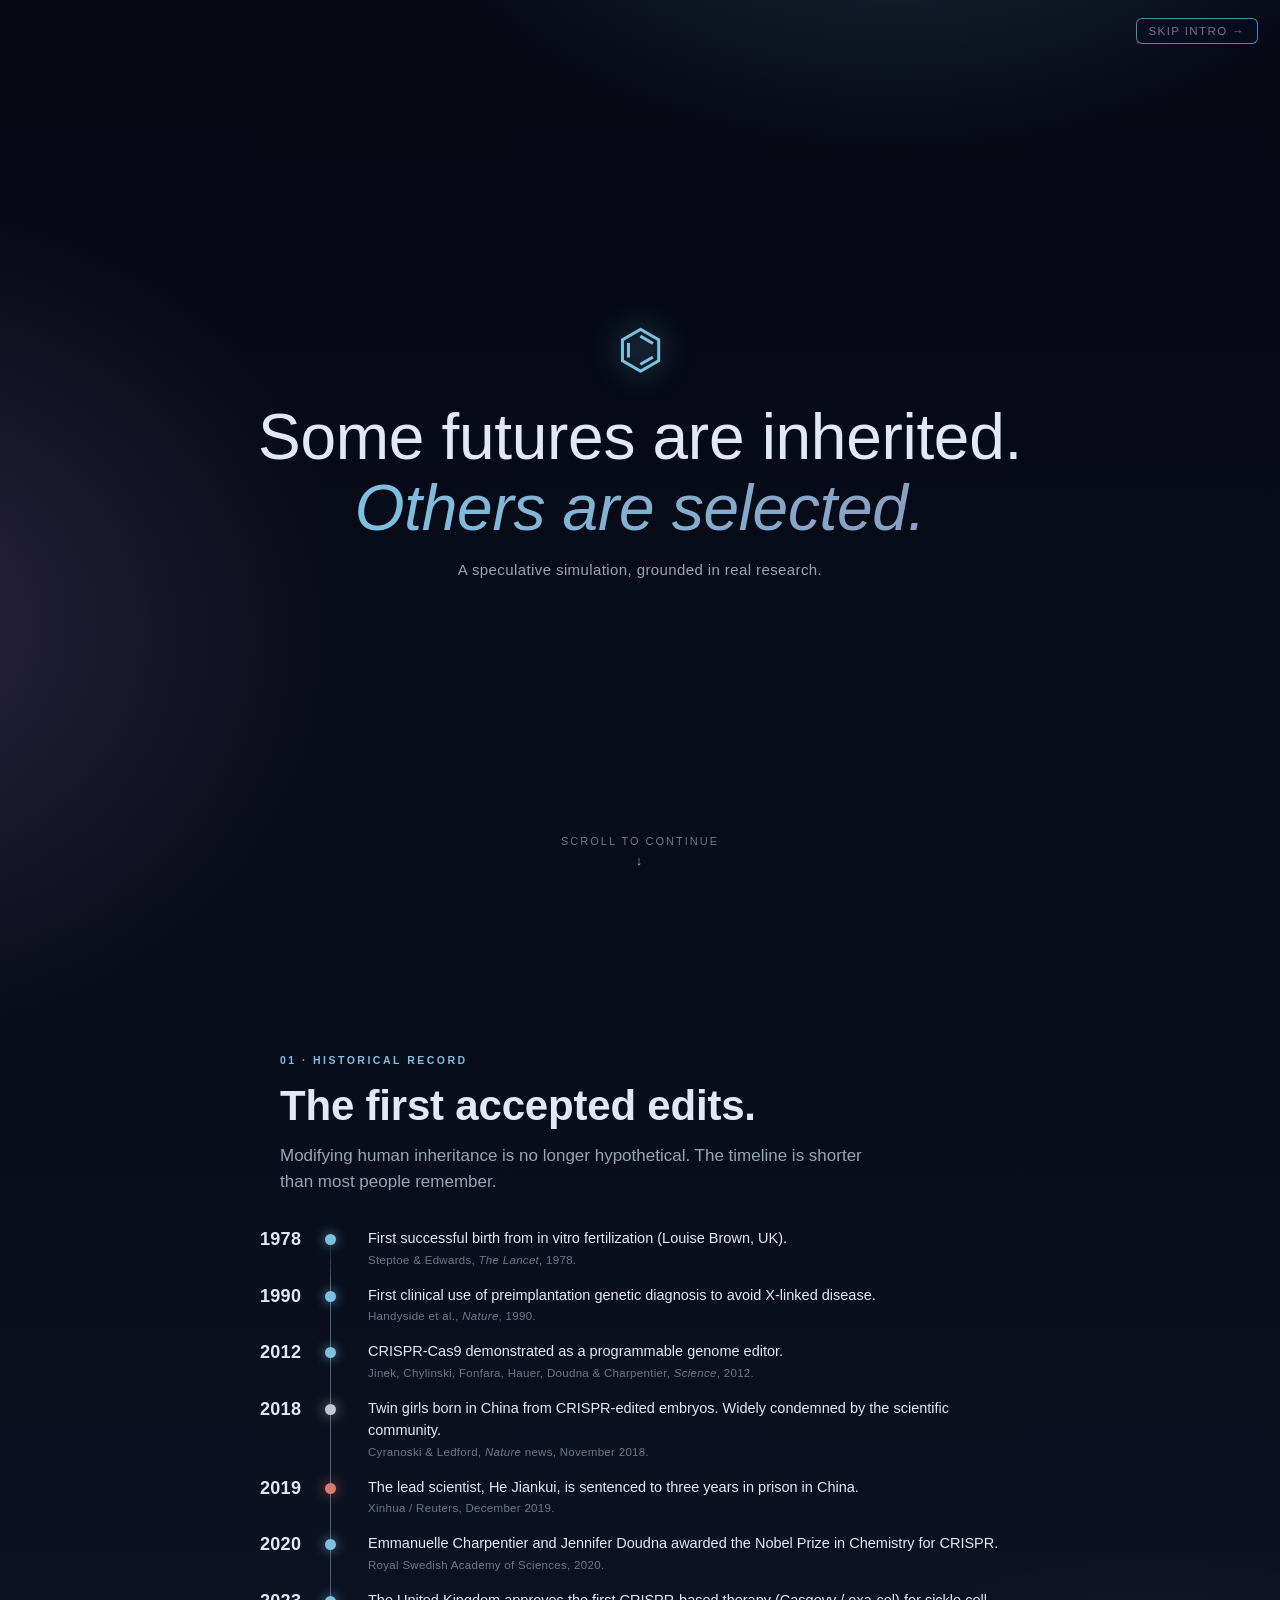
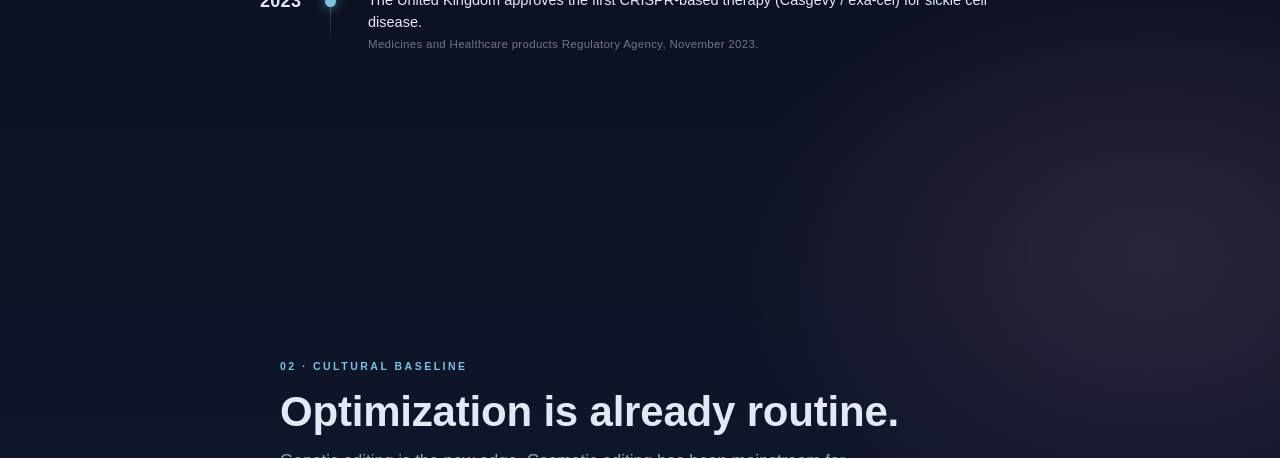
==== index.html @ 6d5fc500 "i18n: re-render Adult/Reflection panels on language change + translate citations + style buttons + p" ====
<!DOCTYPE html>
<html lang="en">
<head>
  <meta charset="UTF-8" />
  <meta name="viewport" content="width=device-width, initial-scale=1.0, maximum-scale=1.0, viewport-fit=cover" />
  <title>BabyBlend Lab — A fictional genetics-inspired simulator</title>
  <link rel="icon" type="image/svg+xml" href="favicon.svg" />
  <link rel="stylesheet" href="style.css" />
</head>
<body class="mode-adult app-adult">
  <!-- Landing overlay (full-viewport, fades out on Enter) -->
  <section class="landing intro" id="landing" aria-labelledby="intro-title">
    <a class="intro-skip" id="intro-skip" href="#intro-enter-btn" data-i18n="intro.skip">Skip intro →</a>

    <!-- Section 1: Hero -->
    <article class="intro-section intro-hero" data-section="1">
      <span class="landing-mark" aria-hidden="true">⌬</span>
      <h1 class="intro-title" id="intro-title" data-i18n-html="intro.hero.title">Some futures are inherited.<br><em>Others are selected.</em></h1>
      <p class="intro-sub" data-i18n="intro.hero.sub">A speculative simulation, grounded in real research.</p>
      <div class="intro-scroll-prompt" aria-hidden="true">
        <span data-i18n="intro.scroll">Scroll to continue</span>
        <span class="intro-scroll-arrow">↓</span>
      </div>
    </article>

    <!-- Section 2: The First Accepted Edits -->
    <article class="intro-section intro-history" data-section="2">
      <header class="intro-head">
        <span class="intro-eyebrow" data-i18n="intro.history.eyebrow">01 · Historical record</span>
        <h2 data-i18n="intro.history.title">The first accepted edits.</h2>
        <p class="intro-lede" data-i18n="intro.history.lede">Modifying human inheritance is no longer hypothetical. The timeline is shorter than most people remember.</p>
      </header>
      <ol class="intro-timeline">
        <li class="intro-event">
          <span class="intro-event-year">1978</span>
          <div class="intro-event-body">
            <p data-i18n="intro.history.1978">First successful birth from in vitro fertilization (Louise Brown, UK).</p>
            <cite data-i18n-html="intro.history.cite.1978">Steptoe &amp; Edwards, <em>The Lancet</em>, 1978.</cite>
          </div>
        </li>
        <li class="intro-event">
          <span class="intro-event-year">1990</span>
          <div class="intro-event-body">
            <p data-i18n="intro.history.1990">First clinical use of preimplantation genetic diagnosis to avoid X-linked disease.</p>
            <cite data-i18n-html="intro.history.cite.1990">Handyside et al., <em>Nature</em>, 1990.</cite>
          </div>
        </li>
        <li class="intro-event">
          <span class="intro-event-year">2012</span>
          <div class="intro-event-body">
            <p data-i18n="intro.history.2012">CRISPR-Cas9 demonstrated as a programmable genome editor.</p>
            <cite data-i18n-html="intro.history.cite.2012">Jinek, Chylinski, Fonfara, Hauer, Doudna &amp; Charpentier, <em>Science</em>, 2012.</cite>
          </div>
        </li>
        <li class="intro-event">
          <span class="intro-event-year">2018</span>
          <div class="intro-event-body">
            <p data-i18n="intro.history.2018">Twin girls born in China from CRISPR-edited embryos. Widely condemned by the scientific community.</p>
            <cite data-i18n-html="intro.history.cite.2018">Cyranoski &amp; Ledford, <em>Nature</em> news, November 2018.</cite>
          </div>
        </li>
        <li class="intro-event">
          <span class="intro-event-year">2019</span>
          <div class="intro-event-body">
            <p data-i18n="intro.history.2019">The lead scientist, He Jiankui, is sentenced to three years in prison in China.</p>
            <cite data-i18n="intro.history.cite.2019">Xinhua / Reuters, December 2019.</cite>
          </div>
        </li>
        <li class="intro-event">
          <span class="intro-event-year">2020</span>
          <div class="intro-event-body">
            <p data-i18n="intro.history.2020">Emmanuelle Charpentier and Jennifer Doudna awarded the Nobel Prize in Chemistry for CRISPR.</p>
            <cite data-i18n="intro.history.cite.2020">Royal Swedish Academy of Sciences, 2020.</cite>
          </div>
        </li>
        <li class="intro-event">
          <span class="intro-event-year">2023</span>
          <div class="intro-event-body">
            <p data-i18n="intro.history.2023">The United Kingdom approves the first CRISPR-based therapy (Casgevy / exa-cel) for sickle cell disease.</p>
            <cite data-i18n="intro.history.cite.2023">Medicines and Healthcare products Regulatory Agency, November 2023.</cite>
          </div>
        </li>
      </ol>
    </article>

    <!-- Section 3: Optimization Culture -->
    <article class="intro-section intro-culture" data-section="3">
      <header class="intro-head">
        <span class="intro-eyebrow" data-i18n="intro.culture.eyebrow">02 · Cultural baseline</span>
        <h2 data-i18n="intro.culture.title">Optimization is already routine.</h2>
        <p class="intro-lede" data-i18n="intro.culture.lede">Genetic editing is the new edge. Cosmetic editing has been mainstream for decades. The social logic carries forward.</p>
      </header>
      <div class="intro-stats">
        <div class="intro-stat">
          <span class="intro-stat-value">30M+</span>
          <span class="intro-stat-label" data-i18n="intro.culture.stat1">Cosmetic procedures performed globally each year.</span>
          <details class="intro-stat-source">
            <summary data-i18n="intro.source">Source</summary>
            <p data-i18n-html="intro.culture.cite1">International Society of Aesthetic Plastic Surgery, Global Survey, 2022.</p>
          </details>
        </div>
        <div class="intro-stat">
          <span class="intro-stat-value">"Snapchat dysmorphia"</span>
          <span class="intro-stat-label" data-i18n="intro.culture.stat2">A term coined by dermatologists in 2018 to describe patients seeking surgery to resemble filtered self-portraits.</span>
          <details class="intro-stat-source">
            <summary data-i18n="intro.source">Source</summary>
            <p data-i18n-html="intro.culture.cite2">Rajanala, Maymone &amp; Vashi, <em>JAMA Facial Plastic Surgery</em>, 2018.</p>
          </details>
        </div>
        <div class="intro-stat">
          <span class="intro-stat-value">~2%</span>
          <span class="intro-stat-label" data-i18n="intro.culture.stat3">Estimated population prevalence of body dysmorphic disorder in adults.</span>
          <details class="intro-stat-source">
            <summary data-i18n="intro.source">Source</summary>
            <p data-i18n-html="intro.culture.cite3">Veale et al., systematic review, <em>Body Image</em>, 2016.</p>
          </details>
        </div>
        <div class="intro-stat">
          <span class="intro-stat-value" data-i18n="intro.culture.stat4_value">75+ countries</span>
          <span class="intro-stat-label" data-i18n="intro.culture.stat4">Restrict heritable human genome editing through legislation, treaty, or policy.</span>
          <details class="intro-stat-source">
            <summary data-i18n="intro.source">Source</summary>
            <p data-i18n-html="intro.culture.cite4">Baylis, Darnovsky, Hasson &amp; Krahn, <em>The CRISPR Journal</em>, 2020.</p>
          </details>
        </div>
      </div>
    </article>

    <!-- Section 4: Questions Without Answers -->
    <article class="intro-section intro-questions" data-section="4">
      <header class="intro-head">
        <span class="intro-eyebrow" data-i18n="intro.questions.eyebrow">03 · Unresolved</span>
      </header>
      <div class="intro-questions-list">
        <p data-i18n="intro.questions.q1">Who decides what counts as improvement?</p>
        <p data-i18n="intro.questions.q2">Would unenhanced children face discrimination?</p>
        <p data-i18n="intro.questions.q3">Should personality be editable?</p>
        <p data-i18n="intro.questions.q4">What happens when beauty becomes measurable?</p>
        <p data-i18n="intro.questions.q5">Can diversity survive optimization culture?</p>
      </div>
    </article>

    <!-- Section 5: Enter the Lab -->
    <article class="intro-section intro-enter" data-section="5">
      <header class="intro-head">
        <span class="intro-eyebrow" data-i18n="intro.enter.eyebrow">04 · The simulation</span>
        <h2 data-i18n="intro.enter.title">Enter the lab.</h2>
        <p class="intro-lede" data-i18n="intro.enter.lede">What follows is a fictional consumer-product mock-up. The mechanics are speculative. The pressures are real.</p>
      </header>
      <div class="intro-notices" aria-label="System notices">
        <div class="intro-notice"><span class="intro-notice-tag" data-i18n="intro.notice.system_tag">[ SYSTEM NOTICE ]</span><span data-i18n="intro.notice.system">Behavioral projections remain low-confidence.</span></div>
        <div class="intro-notice"><span class="intro-notice-tag" data-i18n="intro.notice.ethics_tag">[ ETHICS NOTICE ]</span><span data-i18n="intro.notice.ethics">Optimization targets vary across cultures and eras.</span></div>
        <div class="intro-notice"><span class="intro-notice-tag" data-i18n="intro.notice.regulatory_tag">[ REGULATORY NOTICE ]</span><span data-i18n="intro.notice.regulatory">Heritable genome editing remains restricted in many regions.</span></div>
      </div>
      <button type="button" class="intro-enter-btn landing-begin" id="intro-enter-btn" data-i18n="intro.enter.btn">Enter BabyBlend Lab</button>
      <p class="intro-disclaimer" data-i18n="intro.enter.disclaimer">Educational speculative simulation. Not medical advice.</p>
    </article>
  </section>

  <!-- Floating gene bubbles (decorative) -->
  <div class="gene-bubbles" aria-hidden="true">
    <span style="--x:8%;  --d:0s;  --s:14s; --size:18px;"></span>
    <span style="--x:18%; --d:2s;  --s:16s; --size:10px;"></span>
    <span style="--x:28%; --d:5s;  --s:18s; --size:22px;"></span>
    <span style="--x:42%; --d:1s;  --s:13s; --size:8px;"></span>
    <span style="--x:55%; --d:7s;  --s:20s; --size:14px;"></span>
    <span style="--x:65%; --d:3s;  --s:15s; --size:20px;"></span>
    <span style="--x:74%; --d:6s;  --s:17s; --size:11px;"></span>
    <span style="--x:84%; --d:0.5s;--s:19s; --size:16px;"></span>
    <span style="--x:92%; --d:4s;  --s:14s; --size:9px;"></span>
    <span style="--x:35%; --d:8s;  --s:22s; --size:24px;"></span>
  </div>

  <!-- Mode-specific atmospheric layer (warm orbs / cheerful shapes / cold dust motes) -->
  <div class="atmosphere" aria-hidden="true">
    <span style="--x:7%;  --y:88%; --d:0s;   --s:30s;"></span>
    <span style="--x:14%; --y:24%; --d:3s;   --s:36s;"></span>
    <span style="--x:22%; --y:70%; --d:7s;   --s:28s;"></span>
    <span style="--x:31%; --y:12%; --d:2s;   --s:32s;"></span>
    <span style="--x:38%; --y:54%; --d:9s;   --s:40s;"></span>
    <span style="--x:46%; --y:30%; --d:5s;   --s:34s;"></span>
    <span style="--x:53%; --y:80%; --d:0.5s; --s:28s;"></span>
    <span style="--x:61%; --y:18%; --d:6s;   --s:38s;"></span>
    <span style="--x:68%; --y:60%; --d:11s;  --s:32s;"></span>
    <span style="--x:75%; --y:36%; --d:4s;   --s:36s;"></span>
    <span style="--x:82%; --y:74%; --d:8s;   --s:30s;"></span>
    <span style="--x:89%; --y:14%; --d:1s;   --s:42s;"></span>
    <span style="--x:95%; --y:50%; --d:13s;  --s:34s;"></span>
    <span style="--x:42%; --y:90%; --d:10s;  --s:38s;"></span>
    <span style="--x:58%; --y:6%;  --d:12s;  --s:30s;"></span>
  </div>

  <!-- DNA helix decoration -->
  <svg class="dna-decor dna-left" viewBox="0 0 60 400" aria-hidden="true">
    <g stroke="currentColor" stroke-width="2" fill="none" stroke-linecap="round">
      <path d="M10,0 Q50,40 10,80 Q-30,120 10,160 Q50,200 10,240 Q-30,280 10,320 Q50,360 10,400" opacity="0.6"/>
      <path d="M50,0 Q10,40 50,80 Q90,120 50,160 Q10,200 50,240 Q90,280 50,320 Q10,360 50,400" opacity="0.6"/>
      <line x1="14" y1="20" x2="46" y2="20" opacity="0.4"/>
      <line x1="46" y1="60" x2="14" y2="60" opacity="0.4"/>
      <line x1="14" y1="100" x2="46" y2="100" opacity="0.4"/>
      <line x1="46" y1="140" x2="14" y2="140" opacity="0.4"/>
      <line x1="14" y1="180" x2="46" y2="180" opacity="0.4"/>
      <line x1="46" y1="220" x2="14" y2="220" opacity="0.4"/>
      <line x1="14" y1="260" x2="46" y2="260" opacity="0.4"/>
      <line x1="46" y1="300" x2="14" y2="300" opacity="0.4"/>
      <line x1="14" y1="340" x2="46" y2="340" opacity="0.4"/>
      <line x1="46" y1="380" x2="14" y2="380" opacity="0.4"/>
    </g>
  </svg>
  <svg class="dna-decor dna-right" viewBox="0 0 60 400" aria-hidden="true">
    <g stroke="currentColor" stroke-width="2" fill="none" stroke-linecap="round">
      <path d="M10,0 Q50,40 10,80 Q-30,120 10,160 Q50,200 10,240 Q-30,280 10,320 Q50,360 10,400" opacity="0.6"/>
      <path d="M50,0 Q10,40 50,80 Q90,120 50,160 Q10,200 50,240 Q90,280 50,320 Q10,360 50,400" opacity="0.6"/>
      <line x1="14" y1="20" x2="46" y2="20" opacity="0.4"/>
      <line x1="46" y1="60" x2="14" y2="60" opacity="0.4"/>
      <line x1="14" y1="100" x2="46" y2="100" opacity="0.4"/>
      <line x1="46" y1="140" x2="14" y2="140" opacity="0.4"/>
      <line x1="14" y1="180" x2="46" y2="180" opacity="0.4"/>
      <line x1="46" y1="220" x2="14" y2="220" opacity="0.4"/>
      <line x1="14" y1="260" x2="46" y2="260" opacity="0.4"/>
      <line x1="46" y1="300" x2="14" y2="300" opacity="0.4"/>
      <line x1="14" y1="340" x2="46" y2="340" opacity="0.4"/>
      <line x1="46" y1="380" x2="14" y2="380" opacity="0.4"/>
    </g>
  </svg>

  <header class="site-header">
    <div class="lang-selector-wrap">
      <label for="lang-select" id="lang-label" class="lang-label" data-i18n="language.label">Language</label>
      <select class="lang-select" id="lang-select" aria-labelledby="lang-label">
        <option value="en">English</option>
        <option value="zh">中文</option>
        <option value="ja">日本語</option>
        <option value="ko">한국어</option>
        <option value="tr">Türkçe</option>
      </select>
    </div>
    <h1><span class="logo-mark">⌬</span> BabyBlend Lab</h1>
    <p class="tagline" data-i18n="app.tagline">A fictional genetics-inspired simulator</p>
    <p class="disclaimer" data-i18n="app.disclaimer">Educational speculation. Not medical, genetic, or clinical advice.</p>
    <div class="app-mode-toggle" role="tablist" aria-label="App experience">
      <button type="button" class="app-mode-btn"           data-app-mode="reflection" role="tab" aria-selected="false">🪞 <span data-i18n="mode.reflection">Reflection</span></button>
      <button type="button" class="app-mode-btn"           data-app-mode="kids"       role="tab" aria-selected="false">✺ <span data-i18n="mode.kids">Kids</span></button>
      <button type="button" class="app-mode-btn is-active" data-app-mode="adult"      role="tab" aria-selected="true">◐ <span data-i18n="mode.adult">Adult</span></button>
    </div>
  </header>

  <div class="reminder-banner" id="reminder-banner" hidden></div>

  <main>
    <!-- 1. Parent forms -->
    <section class="panel parent-panel" aria-labelledby="parents-heading">
      <h2 id="parents-heading" data-i18n="section.parents">Parent Profiles</h2>
      <p class="parents-defaults-note" data-i18n="section.parents.defaults_note">Defaults shown represent one ancestry baseline. Use Ancestry on a parent card, ↻ to reroll, 🎲 Randomize Parents, or 🌍 Reset to global phenotype range to explore others.</p>
      <div class="parents" id="parents"></div>
    </section>

    <!-- 1b. Environmental influences — wrapped in a <details> disclosure so
         Adult mode (which already loads 4 input layers before any output)
         doesn't force env tweaks before the user sees a baby. Default-open
         in Reflection/Kids (where env framing is part of the narrative),
         default-closed in Adult (where math takes priority). Mode toggle in
         applyAppModeClass() flips the `open` attribute. -->
    <section class="panel env-panel" aria-labelledby="env-heading">
      <details class="env-disclosure" id="env-disclosure" open>
        <summary class="env-disclosure-summary">
          <h2 id="env-heading"><span class="playful-text" data-i18n="section.env.playful">Environmental Influences</span><span class="adult-text" data-i18n="section.env.adult">Environmental Modifiers</span></h2>
          <span class="env-disclosure-hint adult-text" data-i18n="section.env.hint.adult">optional · tweak to refine projection</span>
        </summary>
        <p class="subtle"><span class="playful-text" data-i18n="section.env.intro.playful">Genes aren't destiny. Tweak the nurture side too.</span><span class="adult-text" data-i18n="section.env.intro.adult">Adjust developmental modifiers to inform downstream projections.</span></p>
        <div class="env-grid" id="env-grid"></div>
      </details>
    </section>

    <!-- 1c-pre. Consent-awareness lead-in (Adult mode, gen ≥ 1).
         Round 7 (UX): the awareness one-liner used to live inside the
         collapsed #trait-conflicts block at the bottom of the baby panel,
         so the behavioral projection (personality stats, archetype) and
         the Enhancement Allocation header both arrived before the ethical
         framing. Surfacing it here lets the line precede the projection
         AND the Consent Implications reveal. -->
    <div class="consent-awareness-leadin adult-only" id="consent-awareness-leadin" hidden aria-live="polite" aria-label="Consent awareness notice"></div>

    <!-- 1c. Enhancement Allocation (Adult mode only) -->
    <section class="panel budget-panel adult-only" id="budget-panel" aria-labelledby="budget-heading">
      <div class="dna-helix" aria-hidden="true">
        <div class="dna-helix-rotator">
          <span class="dna-rung" style="--i:0"></span>
          <span class="dna-rung" style="--i:1"></span>
          <span class="dna-rung" style="--i:2"></span>
          <span class="dna-rung" style="--i:3"></span>
          <span class="dna-rung" style="--i:4"></span>
          <span class="dna-rung" style="--i:5"></span>
          <span class="dna-rung" style="--i:6"></span>
          <span class="dna-rung" style="--i:7"></span>
          <span class="dna-rung" style="--i:8"></span>
          <span class="dna-rung" style="--i:9"></span>
          <span class="dna-rung" style="--i:10"></span>
          <span class="dna-rung" style="--i:11"></span>
          <span class="dna-rung" style="--i:12"></span>
          <span class="dna-rung" style="--i:13"></span>
          <span class="dna-rung" style="--i:14"></span>
          <span class="dna-rung" style="--i:15"></span>
          <span class="dna-rung" style="--i:16"></span>
          <span class="dna-rung" style="--i:17"></span>
          <span class="dna-rung" style="--i:18"></span>
          <span class="dna-rung" style="--i:19"></span>
        </div>
      </div>
      <h2 id="budget-heading"><span data-i18n="section.budget.heading">Enhancement Allocation</span> <span class="beta-tag" data-i18n="badge.beta">Beta</span> <span class="consent-badge" id="consent-badge" hidden aria-live="polite" data-i18n="badge.consent_heritable">Consent affected: heritable</span></h2>
      <p class="subtle" data-i18n="section.budget.intro">Distribute credits across optimization categories. Allocations bias projected outcomes; tradeoffs are listed per package.</p>
      <p class="compliance-footnote" data-i18n="budget.compliance">Compliance reference: Oviedo Convention Art. 13 (heritable-germline restriction); medical-ethics principle of non-maleficence.</p>
      <div class="budget-bar" aria-label="Budget usage">
        <span class="budget-fill" id="budget-fill"></span>
        <span class="budget-text" id="budget-text">0 / 200 credits</span>
      </div>
      <!-- Inline ethics flags — visible at any allocation > 0, BEFORE the
           full Consent Implications panel unlocks at 50 credits. Two
           static text spans, no interactive widget; auto-hides at 0. -->
      <p class="budget-ethics-flags" id="budget-ethics-flags" hidden aria-live="polite">
        <span class="ethics-flag" data-i18n-html="budget.ethics.reversibility">Reversibility: <strong>No</strong></span>
        <span class="ethics-flag-sep">·</span>
        <span class="ethics-flag" data-i18n-html="budget.ethics.subject_absent">Subject absent: <strong>Yes</strong></span>
      </p>
      <!-- R5: compact env summary (3 tokens) shown only when env-disclosure
           is closed in Adult mode, so the hidden dependency surfaces near the
           projection it influences. Populated by renderEnvSummaryTokens(). -->
      <p class="env-summary-tokens" id="env-summary-tokens" hidden aria-live="polite"></p>
      <div class="budget-projections" id="budget-projections" aria-live="polite">
        <div class="projection-row">
          <span class="projection-label" data-i18n="budget.proj.cohort">Projected Cohort Placement</span>
          <span class="projection-value" id="cohort-placement" data-i18n="budget.proj.cohort.baseline">Untouched · baseline cohort</span>
        </div>
        <div class="projection-row">
          <span class="projection-label" data-i18n="budget.proj.cost">Estimated Cost</span>
          <span class="projection-value" id="cost-est" data-i18n="budget.proj.cost.baseline">— (baseline cohort)</span>
        </div>
        <div class="projection-row">
          <span class="projection-label" data-i18n="budget.proj.access">Projected Access Tier</span>
          <span class="projection-value" id="access-tier" data-i18n="budget.proj.access.baseline">Universal · baseline</span>
        </div>
        <!-- R5: 1-liner above the burden bar making explicit that the index
             measures propagation of an already-equal loss of choice, not
             whether the allocation is "less wrong". -->
        <p class="burden-disclaimer" id="burden-disclaimer" data-i18n="budget.burden.disclaimer">All allocations remove the future subject's choice equally; the weight measures how widely the loss propagates, not whether it occurs.</p>
        <div class="projection-row burden-row" id="inheritance-burden-row">
          <span class="projection-label" data-i18n="budget.proj.burden">Inheritance Burden Index</span>
          <div class="projection-bar"><span class="projection-bar-fill" id="pressure-fill"></span></div>
          <span class="projection-value pressure-note" id="pressure-note" data-i18n="budget.proj.burden.minimal">Minimal</span>
        </div>
      </div>
      <div class="budget-grid" id="budget-grid"></div>
      <div class="regulatory-notes" id="regulatory-notes" hidden></div>
      <div class="regional-access" id="regional-access" hidden></div>
      <div class="decision-log" id="decision-log" hidden></div>
    </section>

    <!-- 1c-ii. Consent Implications (Adult mode only) — sits next to the
         Enhancement Allocation panel and frames child-autonomy as a
         consent dimension, not a parental-optimization variable. -->
    <section class="panel consent-panel adult-only" id="consent-panel" aria-labelledby="consent-heading">
      <h2 id="consent-heading"><span data-i18n="consent.heading">Consent Implications</span> <span class="beta-tag" data-i18n="badge.adjacent">Adjacent</span></h2>
      <p class="subtle" data-i18n="consent.subtle">The subject of every allocation above cannot consent to it. The notes below state, in institutional terms, what that means.</p>
      <div class="consent-explainer" id="consent-explainer"></div>
    </section>

    <div class="primary-action">
      <button id="randomize-parents-btn" class="btn">
        <span class="playful-text"    data-i18n="btn.randomize_parents.playful">🎲 Randomize Parents</span>
        <span class="reflection-text" data-i18n="btn.randomize_parents.reflection">Imagine new parents</span>
        <span class="adult-text"      data-i18n="btn.randomize_parents.adult">Randomize Inputs</span>
      </button>
      <!-- Opt-in escape from the Northern-European phenotype baseline encoded
           in PARENT_FIELDS' defA/defB. Re-rolls appearance fields (skin /
           hair / eye / hair type) across plausible ranges drawn from
           ANCESTRY_PRESETS without touching the Ancestry SELECT itself.
           Sociology Reviewer round 1+2 deferral resolved here (option i). -->
      <button id="diversify-defaults-btn" class="btn"
              aria-label="Reset parent appearance defaults to a globally diverse phenotype range"
              title="Reset appearance defaults to a globally diverse phenotype range instead of the Northern European baseline">
        <span class="playful-text"    data-i18n="btn.diversify_defaults.playful">🌍 Reset to global phenotype range</span>
        <span class="reflection-text" data-i18n="btn.diversify_defaults.reflection">Step outside the default range</span>
        <span class="adult-text"      data-i18n="btn.diversify_defaults.adult">Reset to global phenotype range</span>
      </button>
      <button id="natural-variation-btn" class="btn">
        <span class="playful-text"    data-i18n="btn.preserve.playful">🌱 Preserve Natural Variation</span>
        <span class="reflection-text" data-i18n="btn.preserve.reflection">Honor natural variation</span>
        <span class="adult-text"      data-i18n="btn.preserve.adult">Reset to Natural Variation</span>
      </button>
      <button id="generate-btn" class="btn btn-primary">
        <span class="playful-text"    data-i18n="btn.generate.playful">Generate Baby Possibilities</span>
        <span class="reflection-text" data-i18n="btn.generate.reflection">Imagine a possible life</span>
        <span class="adult-text"      data-i18n="btn.generate.adult">Generate Projection</span>
      </button>
    </div>

    <!-- 2 + 3. Sliders + Baby Preview -->
    <section class="results" id="results" hidden>
      <div class="panel sliders-panel" aria-labelledby="sliders-heading">
        <h2 id="sliders-heading">
          <span class="playful-text" data-i18n="section.sliders.playful">Baby Trait Sliders</span>
          <span class="adult-text"><span data-i18n="section.sliders.adult">Projected Outcomes</span> <span class="beta-tag">Beta</span></span>
        </h2>
        <p class="subtle">
          <span class="playful-text" data-i18n="section.sliders.intro.playful">Ranges are inspired by both parents. Slide to explore possibilities. Personality sliders use the Big Five (OCEAN) model — inspired by, not predictive of, real psychology.</span>
          <span class="adult-text" data-i18n="section.sliders.intro.adult">Ranges derived from midparent inheritance and allocation bias. Behavioral projections have lower confidence than phenotypic.</span>
        </p>
        <div id="sliders" class="sliders"></div>

        <div class="surprise-wrap">
          <div class="surprise">
            <span class="surprise-label"><span class="playful-text" data-i18n="surprise.playful">Genetic surprise factor</span><span class="adult-text" data-i18n="surprise.adult">Outcome variance index</span></span>
            <span class="surprise-bar"><span class="surprise-bar-fill" id="surprise-fill"></span></span>
            <span class="surprise-pct" id="surprise-pct">0%</span>
          </div>
          <p class="surprise-note" id="surprise-note" data-i18n="surprise.note">How likely the baby strays from a simple average of the parents.</p>
        </div>

        <div class="actions">
          <button id="randomize-btn" class="btn">
            <span class="playful-text"    data-i18n="btn.randomize.playful">🎲 Randomize Within Parent Range</span>
            <span class="reflection-text" data-i18n="btn.randomize.reflection">Try a different version</span>
            <span class="adult-text"      data-i18n="btn.randomize.adult">Re-sample Within Range</span>
          </button>
          <button id="reset-btn" class="btn">
            <span class="playful-text"    data-i18n="btn.reset.playful">↺ Reset to Parent Average</span>
            <span class="reflection-text" data-i18n="btn.reset.reflection">Return to the middle</span>
            <span class="adult-text"      data-i18n="btn.reset.adult">Reset to Midparent</span>
          </button>
          <button id="copy-btn" class="btn">
            <span class="playful-text"    data-i18n="btn.copy.playful">⧉ Copy Baby Profile</span>
            <span class="reflection-text" data-i18n="btn.copy.reflection">Copy this profile</span>
            <span class="adult-text"      data-i18n="btn.copy.adult">Export Projection</span>
          </button>
          <button id="save-btn" class="btn">
            <span class="playful-text"    data-i18n="btn.save.playful">💾 Save Timeline</span>
            <span class="reflection-text" data-i18n="btn.save.reflection">Hold this life</span>
            <span class="adult-text"      data-i18n="btn.save.adult">Save Projection</span>
          </button>
          <button id="futures-btn" class="btn">
            <span class="playful-text"    data-i18n="btn.futures.playful">🪐 Show Possible Adult Futures</span>
            <span class="reflection-text" data-i18n="btn.futures.reflection">Glimpse the later years</span>
            <span class="adult-text"      data-i18n="btn.futures.adult">Generate Trajectory Set</span>
          </button>
          <button id="alternates-btn" class="btn">
            <span class="playful-text"    data-i18n="btn.alternates.playful">🌌 Generate Alternate Timelines</span>
            <span class="reflection-text" data-i18n="btn.alternates.reflection">Imagine other lives from the same beginnings</span>
            <span class="adult-text"      data-i18n="btn.alternates.adult">Generate Alternate Projections</span>
          </button>
        </div>
        <div class="copy-status" id="copy-status" role="status" aria-live="polite"></div>
        <div class="saved-timelines" id="saved-timelines" hidden></div>
      </div>

      <aside class="panel baby-panel" aria-labelledby="baby-heading">
        <h2 id="baby-heading">
          <span class="playful-text"    data-i18n="section.baby.playful">Baby Preview</span>
          <span class="reflection-text" data-i18n="section.baby.reflection">A profile, imagined</span>
          <span class="adult-text"><span data-i18n="section.baby.adult">Behavioral Projection</span> <span class="beta-tag">Beta</span></span>
        </h2>

        <aside class="profile-epigraph" id="profile-epigraph" hidden></aside>
        <aside class="case-file" id="case-file" hidden></aside>

        <div class="codename" id="codename" data-i18n="codename.placeholder">Tiny Prototype A-01</div>
        <div class="vibe-title" id="vibe-title"></div>

        <div class="kids-stars-row" id="kids-stars" aria-hidden="true">
          <dl>
            <dt data-i18n="kids.stars.creativity">Creativity</dt> <dd id="kids-creativity-stars">☆☆☆☆☆</dd>
            <dt data-i18n="kids.stars.teamwork">Teamwork</dt>     <dd id="kids-teamwork-stars">☆☆☆☆☆</dd>
          </dl>
        </div>

        <div class="avatar-stage">
          <div class="avatar-glow"></div>
          <div id="avatar-host" class="avatar-host" role="img" aria-label="Generated baby avatar"></div>
        </div>

        <section class="life-stage-section" id="life-stage-section" hidden>
          <h3 class="life-stage-heading" id="life-stage-heading" data-i18n="life_stage.heading">Across the years</h3>
          <div class="life-stage-strip" id="life-stage-strip" aria-hidden="true"></div>
        </section>

        <section class="aging-scrubber" id="aging-scrubber" hidden>
          <div class="scrubber-head">
            <span class="scrubber-label" id="scrubber-label" data-i18n="scrubber.label">See them at</span>
            <span class="scrubber-value" id="scrubber-value">17 years old</span>
          </div>
          <input type="range" id="age-slider" min="0" max="80" step="1" value="17" aria-label="Age" />
          <p class="scrubber-ticker" id="scrubber-ticker"></p>
        </section>

        <div class="style-toggle" role="tablist" aria-label="Avatar style">
          <button type="button" class="style-btn is-active" data-style="lorelei"  role="tab" aria-selected="true"  data-i18n="style.lorelei">Lorelei</button>
          <button type="button" class="style-btn"           data-style="bigSmile" role="tab" aria-selected="false" data-i18n="style.bigSmile">Big Smile</button>
        </div>

        <div class="gender-toggle" role="tablist" aria-label="Baby gender">
          <button type="button" class="gender-btn"           data-gender="female"   role="tab" aria-selected="false">♀ Female</button>
          <button type="button" class="gender-btn is-active" data-gender="surprise" role="tab" aria-selected="true">? Surprise</button>
          <button type="button" class="gender-btn"           data-gender="male"     role="tab" aria-selected="false">♂ Male</button>
        </div>

        <div class="gender-expression" id="gender-expression-row">
          <label for="gender-expression">
            Gender expression
            <span class="field-subtitle">how strongly the styling reads masculine / feminine</span>
          </label>
          <div class="field-range">
            <input type="range" id="gender-expression" min="0" max="100" step="1" value="70" aria-label="Gender expression intensity" />
            <span class="val" id="gender-expression-val">70%</span>
          </div>
        </div>

        <button type="button" class="chaos-pill" id="chaos-btn" aria-pressed="false">💥 Chaos Mode</button>

        <div class="archetype-tag" id="archetype" data-i18n="archetype.placeholder">Tiny Prototype</div>
        <span class="chaos-badge" id="chaos-badge" hidden>💥 Chaos</span>

        <div class="hobby-constellation kids-only" id="hobby-constellation" aria-hidden="true"></div>

        <dl class="baby-stats" id="baby-stats"></dl>

        <div class="trait-constellation" id="trait-constellation" aria-hidden="true"></div>

        <div class="social-response adult-only" id="social-response" hidden></div>

        <section class="behavioral-traces" id="behavioral-traces" hidden></section>

        <section class="memory-cards reflection-only" id="memory-cards" hidden></section>

        <div class="trait-conflicts" id="trait-conflicts" hidden></div>

        <button type="button" class="details-toggle" id="details-toggle" aria-expanded="false" data-i18n="details.show_more">Show more</button>

        <div class="future-block" id="future-block" hidden>
          <h3 id="future-block-heading">
            <span class="playful-text"    data-i18n="section.future.playful">Future paths</span>
            <span class="reflection-text" data-i18n="section.future.reflection">Future glimpses</span>
            <span class="adult-text"      data-i18n="section.future.adult">Behavioral Trace Notes</span>
          </h3>
          <div class="future-tree" id="future-tree" aria-hidden="true"></div>
          <ul class="future-paths" id="future-paths" hidden></ul>
          <div class="random-events playful-only" id="random-events"></div>
          <h3 class="future-news-heading playful-only" data-i18n="news.heading">In the local news, decades later…</h3>
          <ul class="future-headlines playful-only" id="future-headlines"></ul>
        </div>

        <div class="reflection-prompt" id="reflection-prompt" hidden></div>

        <section class="pause-panel" id="pause-panel" aria-labelledby="pause-heading" hidden>
          <h3 id="pause-heading" data-i18n="pause.heading">A pause to consider</h3>
          <ul class="pause-observations" id="pause-observations"></ul>

          <h4 class="pause-cant-see-heading" data-i18n="pause.cant_see">Things this simulator cannot see</h4>
          <ul class="pause-cant-see" id="pause-cant-see"></ul>

          <div class="pause-question" id="pause-question"></div>
        </section>
      </aside>
    </section>

    <section class="lineage-panel panel" id="lineage-panel" hidden aria-labelledby="lineage-heading">
      <h2 id="lineage-heading">
        <span class="playful-text"    data-i18n="section.lineage.playful">Family lineage</span>
        <span class="reflection-text" data-i18n="section.lineage.reflection">Across the generations</span>
        <span class="adult-text"      data-i18n="section.lineage.adult">Generational Cascade</span>
      </h2>
      <p class="subtle">
        <span class="playful-text"    data-i18n="section.lineage.intro.playful">Three generations. The choices made here ripple forward.</span>
        <span class="reflection-text" data-i18n="section.lineage.intro.reflection">Three lives, briefly: the people who came before, the person imagined here, the people who might come after.</span>
        <span class="adult-text"      data-i18n="section.lineage.intro.adult">Three-generation cascade. Trait inheritance shown across vertical axis; downstream projections are speculative.</span>
      </p>
      <div class="lineage-tree" id="lineage-tree" aria-hidden="true"></div>
    </section>

    <!-- Reflection-mode arc: same person, different rooms / decades -->
    <section class="inner-cohort-panel panel reflection-only" id="inner-cohort-panel" hidden></section>
    <section class="lifetime-drift-panel panel reflection-only" id="lifetime-drift-panel" hidden></section>

    <!-- Kids-mode arc: wonder, curious questions, variance-as-gift -->
    <!-- aria-labelledby/aria-describedby set in JS render path (script.js)
         so the heading + disclaimer ids land atomically with the section's
         accessible name/description — see renderKidsLoves/Questions/Differences. -->
    <section class="kids-loves-panel panel kids-only kids-arc-panel" id="kids-loves-panel" hidden data-stage="1"></section>
    <section class="kids-questions-panel panel kids-only kids-arc-panel" id="kids-questions-panel" hidden data-stage="2"></section>
    <section class="kids-differences-panel panel kids-only kids-arc-panel" id="kids-differences-panel" hidden data-stage="3"></section>

    <!-- Divergence banner (Adult mode, intermittent) -->
    <div class="divergence-banner adult-only" id="divergence-banner" hidden></div>

    <!-- Societal Outcomes Brief (Adult mode, hero panel) -->
    <section class="societal-brief-panel panel adult-only" id="societal-brief-panel" hidden></section>

    <!-- Sibling Cohort (Adult mode) — variance distribution as people -->
    <section class="sibling-cohort-panel panel adult-only" id="sibling-cohort-panel" hidden></section>

    <!-- Trait Popularity Through History (Adult mode) -->
    <section class="trait-history-panel panel adult-only" id="trait-history-panel" hidden></section>

    <section class="futures-panel panel" id="futures-panel" hidden>
      <h2>
        <span class="playful-text" data-i18n="futures.title.playful">Possible Adult Futures</span>
        <span class="adult-text" data-i18n="futures.title.adult">Projected Adult Trajectories</span>
      </h2>
      <p class="subtle">
        <span class="playful-text" data-i18n="futures.subtle.playful">Different lives this child might end up living. Same kid, many roads — life is unpredictable on purpose.</span>
        <span class="adult-text" data-i18n="futures.subtle.adult">Speculative adult-life trajectories under varying environmental conditions. Outcomes are illustrative, not predictive.</span>
      </p>
      <div class="futures-grid" id="futures-grid"></div>
    </section>

    <section class="alternates-panel panel" id="alternates-panel" hidden>
      <h2>
        <span class="playful-text" data-i18n="alts.title.playful">Alternate Timelines</span>
        <span class="adult-text" data-i18n="alts.title.adult">Alternate Projections</span>
      </h2>
      <p class="subtle">
        <span class="playful-text" data-i18n-html="alts.subtle.playful">Different babies the same two parents might have. Click <em>Make this the main baby</em> on any card to load it.</span>
        <span class="adult-text" data-i18n-html="alts.subtle.adult">Sibling-distribution sampling from the same parental inputs. Select <em>Promote to main</em> to load any projection.</span>
      </p>
      <div class="alternates-grid" id="alternates-grid"></div>
    </section>

    <section class="history-panel" id="history-panel">
      <button type="button" class="history-toggle" id="history-toggle" aria-expanded="false" aria-controls="history-content">
        <span>
          <span class="playful-text" data-i18n="history.toggle.playful">📜 History of Human Enhancement</span>
          <span class="adult-text" data-i18n="history.toggle.adult">Regulatory &amp; Historical Context</span>
        </span>
        <span class="history-chevron" aria-hidden="true">▾</span>
      </button>
      <div class="history-content" id="history-content" hidden></div>
    </section>

    <section class="ethics">
      <h3>
        <span class="playful-text" data-i18n="ethics.title.playful">A gentle reminder</span>
        <span class="adult-text" data-i18n="ethics.title.adult">Disclosure</span>
      </h3>
      <p>
        <span class="playful-text" data-i18n="ethics.body.playful">This simulator is fictional. Real traits are shaped by many genes, environment, chance, culture, health, and life experience. Babies are not customizable products.</span>
        <span class="adult-text" data-i18n="ethics.body.adult">Fictional simulation for illustrative purposes. Current ethical regulations vary globally. Behavioral outcomes remain difficult to model reliably.</span>
      </p>
    </section>
  </main>

  <footer class="site-footer">
    <span data-i18n="footer.tagline">BabyBlend Lab · A speculative simulation · No data leaves your device</span>
    <span class="footer-sep" aria-hidden="true">·</span>
    <a class="footer-link" href="about.html" data-i18n="footer.about">About &amp; sources</a>
  </footer>

  <script type="module" src="script.js"></script>
</body>
</html>
---- style.css ----
/* ---------- Reset & base ---------- */
*, *::before, *::after { box-sizing: border-box; }
html, body { margin: 0; padding: 0; }
button { font: inherit; }
input, select { font: inherit; color: inherit; }

:root {
  --bg-0: #07071a;
  --bg-1: #0c0c2a;
  --bg-2: #161640;
  --panel: rgba(20, 22, 55, 0.55);
  --panel-border: rgba(140, 200, 255, 0.18);
  --panel-glow: rgba(120, 220, 255, 0.25);
  --ink: #e7eefc;
  --ink-soft: #a8b3d6;
  --ink-mute: #7e87ad;
  --accent: #7ee0ff;
  --accent-2: #c89bff;
  --accent-3: #ff9bd2;
  --accent-warm: #ffd28a;
  --success: #7fffb5;
  --shadow: 0 6px 30px rgba(0, 0, 0, 0.45);
  --radius: 18px;
}

body {
  font-family: -apple-system, BlinkMacSystemFont, "SF Pro Display", "Inter", "Helvetica Neue", Arial, sans-serif;
  color: var(--ink);
  min-height: 100vh;
  background:
    radial-gradient(1200px 600px at 80% -10%, rgba(126, 224, 255, 0.18), transparent 60%),
    radial-gradient(900px 700px at -10% 30%, rgba(200, 155, 255, 0.18), transparent 60%),
    radial-gradient(700px 500px at 90% 90%, rgba(255, 155, 210, 0.12), transparent 60%),
    linear-gradient(180deg, var(--bg-0), var(--bg-1) 60%, var(--bg-2));
  background-attachment: fixed;
  overflow-x: hidden;
  -webkit-font-smoothing: antialiased;
}

/* ---------- Decorative DNA ---------- */
.dna-decor {
  position: fixed;
  top: 8vh;
  width: 60px;
  height: 80vh;
  color: var(--accent);
  opacity: 0.25;
  pointer-events: none;
  z-index: 0;
  animation: dnaFloat 18s ease-in-out infinite;
}
.dna-left  { left: 0.5vw; }
.dna-right { right: 0.5vw; color: var(--accent-2); animation-delay: -6s; }
@keyframes dnaFloat {
  0%, 100% { transform: translateY(0) rotate(0deg); }
  50%      { transform: translateY(-14px) rotate(2deg); }
}

/* ---------- Floating gene bubbles ---------- */
.gene-bubbles {
  position: fixed; inset: 0;
  pointer-events: none;
  overflow: hidden;
  z-index: 0;
}
.gene-bubbles span {
  position: absolute;
  left: var(--x);
  bottom: -40px;
  width: var(--size);
  height: var(--size);
  background: radial-gradient(circle at 30% 30%, rgba(255,255,255,0.9), rgba(126,224,255,0.4) 50%, rgba(200,155,255,0.0) 75%);
  border-radius: 50%;
  filter: blur(0.4px);
  box-shadow: 0 0 18px rgba(126, 224, 255, 0.35);
  animation: bubbleFloat var(--s) linear infinite;
  animation-delay: var(--d);
  opacity: 0.85;
}
.gene-bubbles span:nth-child(3n)  { background: radial-gradient(circle at 30% 30%, rgba(255,255,255,0.9), rgba(200,155,255,0.5) 50%, rgba(126,224,255,0.0) 75%); }
.gene-bubbles span:nth-child(5n)  { background: radial-gradient(circle at 30% 30%, rgba(255,255,255,0.9), rgba(255,155,210,0.5) 50%, rgba(126,224,255,0.0) 75%); }
@keyframes bubbleFloat {
  0%   { transform: translateY(0) translateX(0) scale(0.9); opacity: 0; }
  10%  { opacity: 0.7; }
  50%  { transform: translateY(-50vh) translateX(20px) scale(1); }
  90%  { opacity: 0.7; }
  100% { transform: translateY(-105vh) translateX(-10px) scale(0.95); opacity: 0; }
}

/* ---------- Mode-specific atmospheric layer ----------
   A second decorative layer on top of gene-bubbles. Each mode styles
   it as its own ambient texture: warm drifting orbs in Reflection,
   cheerful floating shapes in Kids, cold dust motes in Adult. */
.atmosphere {
  position: fixed; inset: 0;
  pointer-events: none;
  overflow: hidden;
  z-index: 0;
}
.atmosphere span {
  position: absolute;
  left: var(--x);
  top: var(--y);
  width: 4px;
  height: 4px;
  border-radius: 50%;
  opacity: 0;
}

/* Reflection: warm slow orbs drifting upward like dust in evening light. */
body.mode-reflection .atmosphere span {
  width: 7px;
  height: 7px;
  background: radial-gradient(circle, rgba(245, 184, 176, 0.65), rgba(245, 184, 176, 0) 70%);
  filter: blur(0.4px);
  animation: warmOrbDrift var(--s) ease-in-out infinite;
  animation-delay: var(--d);
}
body.mode-reflection .atmosphere span:nth-child(3n) {
  background: radial-gradient(circle, rgba(238, 196, 220, 0.55), rgba(238, 196, 220, 0) 70%);
  width: 5px; height: 5px;
}
body.mode-reflection .atmosphere span:nth-child(5n) {
  background: radial-gradient(circle, rgba(255, 210, 160, 0.5), rgba(255, 210, 160, 0) 70%);
  width: 9px; height: 9px;
}
@keyframes warmOrbDrift {
  0%, 100% { opacity: 0; transform: translate3d(0, 0, 0); }
  15%      { opacity: 0.45; }
  50%      { opacity: 0.55; transform: translate3d(8px, -22px, 0); }
  85%      { opacity: 0.45; transform: translate3d(-4px, -38px, 0); }
}

/* Kids: cheerful floating shapes — small squares + circles. */
body.app-kids .atmosphere span {
  width: 8px;
  height: 8px;
  background: var(--accent-3);
  border-radius: 50%;
  opacity: 0.4;
  filter: drop-shadow(0 0 4px var(--accent-3));
  animation: kidsShapeFloat var(--s) ease-in-out infinite;
  animation-delay: var(--d);
}
body.app-kids .atmosphere span:nth-child(2n) {
  background: var(--accent);
  border-radius: 2px;
  transform: rotate(45deg);
  width: 7px; height: 7px;
}
body.app-kids .atmosphere span:nth-child(3n) {
  background: var(--accent-warm);
  width: 6px; height: 6px;
}
@keyframes kidsShapeFloat {
  0%, 100% { opacity: 0; transform: translate3d(0, 0, 0); }
  20%      { opacity: 0.5; }
  50%      { opacity: 0.55; transform: translate3d(-6px, -14px, 0); }
  80%      { opacity: 0.5; transform: translate3d(6px, -22px, 0); }
}

/* Adult: cold dust motes falling slowly — barely there, surveillance-light. */
body.mode-adult .atmosphere span {
  width: 2px;
  height: 2px;
  background: rgba(126, 192, 224, 0.55);
  border-radius: 50%;
  opacity: 0;
  animation: coldDustFall var(--s) linear infinite;
  animation-delay: var(--d);
}
body.mode-adult .atmosphere span:nth-child(3n) {
  width: 1.5px; height: 1.5px;
  background: rgba(160, 172, 196, 0.5);
}
body.mode-adult .atmosphere span:nth-child(5n) {
  width: 2.5px; height: 2.5px;
  background: rgba(126, 192, 224, 0.4);
}
@keyframes coldDustFall {
  0%   { transform: translate3d(0, -20px, 0); opacity: 0; }
  8%   { opacity: 0.22; }
  92%  { opacity: 0.22; }
  100% { transform: translate3d(-12px, 105vh, 0); opacity: 0; }
}

/* On reduced motion, kill the atmosphere entirely. */
@media (prefers-reduced-motion: reduce) {
  .atmosphere span { animation: none !important; opacity: 0 !important; }
}

/* ---------- Layout ---------- */
.site-header,
main,
.site-footer {
  position: relative;
  z-index: 1;
}
.site-header {
  text-align: center;
  padding: 48px 24px 24px;
  position: relative;
}

/* Language selector: small pill in the top-right of the header. */
.lang-selector-wrap {
  position: absolute;
  top: 14px;
  right: 18px;
  display: flex;
  align-items: center;
  gap: 6px;
  z-index: 2;
}
.lang-label {
  font-size: 10px;
  letter-spacing: 1.4px;
  text-transform: uppercase;
  color: var(--ink-mute);
}
.lang-select {
  appearance: none;
  -webkit-appearance: none;
  background: rgba(10, 14, 40, 0.55);
  color: var(--ink);
  border: 1px solid rgba(126, 224, 255, 0.22);
  border-radius: 999px;
  padding: 4px 22px 4px 12px;
  font: inherit;
  font-size: 12px;
  letter-spacing: 0.3px;
  cursor: pointer;
  background-image: linear-gradient(45deg, transparent 50%, var(--accent) 50%),
                    linear-gradient(135deg, var(--accent) 50%, transparent 50%);
  background-position: calc(100% - 11px) 50%, calc(100% - 7px) 50%;
  background-size: 4px 4px;
  background-repeat: no-repeat;
  transition: border-color 0.18s, box-shadow 0.18s;
}
.lang-select:hover { border-color: rgba(126, 224, 255, 0.5); }
.lang-select:focus { outline: none; box-shadow: 0 0 0 3px rgba(126, 224, 255, 0.18); }
@media (max-width: 540px) {
  .lang-selector-wrap { top: 8px; right: 10px; }
  .lang-label { display: none; }
}

.site-header h1 {
  margin: 0;
  font-size: clamp(28px, 4vw, 42px);
  letter-spacing: 0.5px;
  color: var(--ink); /* fallback when background-clip:text isn't supported */
  background: linear-gradient(90deg, var(--accent) 0%, var(--accent-2) 50%, var(--accent-3) 100%);
  -webkit-background-clip: text;
  background-clip: text;
  -webkit-text-fill-color: transparent;
  text-shadow: 0 0 30px rgba(126, 224, 255, 0.15);
}
.site-header .logo-mark {
  display: inline-block;
  margin-right: 6px;
  color: var(--accent);
  text-shadow: 0 0 14px var(--accent);
}
.tagline {
  margin: 6px 0 0;
  color: var(--ink-soft);
  font-size: 15px;
  letter-spacing: 0.4px;
}
.disclaimer {
  margin: 6px 0 0;
  color: var(--ink-mute);
  font-size: 12px;
  font-style: italic;
}

main {
  max-width: 1180px;
  margin: 0 auto;
  padding: 8px 20px 40px;
  display: flex;
  flex-direction: column;
  gap: 22px;
}

/* ---------- Panel ---------- */
.panel {
  background: var(--panel);
  border: 1px solid var(--panel-border);
  border-radius: var(--radius);
  padding: 22px 22px 24px;
  backdrop-filter: blur(18px) saturate(140%);
  -webkit-backdrop-filter: blur(18px) saturate(140%);
  box-shadow:
    inset 0 1px 0 rgba(255, 255, 255, 0.05),
    0 0 0 1px rgba(126, 224, 255, 0.04),
    0 18px 60px rgba(0, 0, 0, 0.45),
    0 0 32px rgba(126, 224, 255, 0.06);
  position: relative;
  overflow: hidden;
}
.panel::before {
  content: "";
  position: absolute;
  inset: -1px;
  border-radius: var(--radius);
  padding: 1px;
  background: linear-gradient(135deg, rgba(126,224,255,0.5), rgba(200,155,255,0.0) 40%, rgba(255,155,210,0.4) 100%);
  -webkit-mask: linear-gradient(#000 0 0) content-box, linear-gradient(#000 0 0);
  -webkit-mask-composite: xor;
          mask-composite: exclude;
  pointer-events: none;
  opacity: 0.45;
}
.panel h2 {
  margin: 0 0 10px;
  font-size: 18px;
  letter-spacing: 0.6px;
  color: var(--ink);
}
.subtle {
  margin: 0 0 16px;
  color: var(--ink-soft);
  font-size: 13px;
}

/* ---------- Parent forms ---------- */
.parents-defaults-note {
  margin: -6px 0 14px;
  font-size: 12px;
  line-height: 1.5;
  color: var(--text-soft, rgba(220, 224, 240, 0.7));
  opacity: 0.85;
}
.parents {
  display: grid;
  grid-template-columns: 1fr 1fr;
  gap: 18px;
}
.parent-card {
  background: rgba(10, 12, 38, 0.5);
  border: 1px solid rgba(126, 224, 255, 0.12);
  border-radius: 14px;
  padding: 16px 16px 14px;
}
.parent-card[data-parent="A"] { box-shadow: inset 0 0 0 1px rgba(126, 224, 255, 0.05), 0 0 24px rgba(126, 224, 255, 0.06); }
.parent-card[data-parent="B"] { box-shadow: inset 0 0 0 1px rgba(200, 155, 255, 0.05), 0 0 24px rgba(200, 155, 255, 0.06); }

.parent-card-head {
  display: flex;
  align-items: center;
  justify-content: space-between;
  gap: 10px;
  margin: 0 0 12px;
}
.parent-card h3 {
  margin: 0;
  font-size: 14px;
  letter-spacing: 1.5px;
  text-transform: uppercase;
  color: var(--ink-soft);
}
.parent-card[data-parent="A"] h3 { color: var(--accent); }
.parent-card[data-parent="B"] h3 { color: var(--accent-2); }

.parent-randomize-btn {
  appearance: none;
  width: 44px;
  height: 44px;
  border-radius: 50%;
  border: 1px solid rgba(126, 224, 255, 0.25);
  background: rgba(10, 12, 38, 0.55);
  color: var(--ink-soft);
  font-size: 14px;
  line-height: 1;
  cursor: pointer;
  display: inline-flex;
  align-items: center;
  justify-content: center;
  transition: color 0.15s, border-color 0.15s, background 0.15s, transform 0.4s;
  flex-shrink: 0;
}
.parent-card[data-parent="A"] .parent-randomize-btn { border-color: rgba(126, 224, 255, 0.30); }
.parent-card[data-parent="B"] .parent-randomize-btn { border-color: rgba(200, 155, 255, 0.30); }
.parent-randomize-btn:hover {
  color: var(--ink);
  background: rgba(126, 224, 255, 0.08);
  border-color: rgba(126, 224, 255, 0.55);
}
.parent-card[data-parent="B"] .parent-randomize-btn:hover {
  background: rgba(200, 155, 255, 0.08);
  border-color: rgba(200, 155, 255, 0.55);
}
.parent-randomize-btn.spinning { transform: rotate(360deg); }

/* Advanced-traits disclosure — collapses OCEAN sliders behind a single
 * toggle per parent card. Motion is tuned to the page's slow-fade
 * vocabulary (introSectionIn, historyOpen): downward settle, opacity
 * lead, eased over ~0.45s so the reveal reads as part of the
 * atmosphere rather than a UI affordance. */
.parent-advanced {
  margin-top: 10px;
  padding-top: 10px;
  border-top: 1px dashed rgba(126, 224, 255, 0.10);
}
.parent-card[data-parent="B"] .parent-advanced {
  border-top-color: rgba(200, 155, 255, 0.10);
}
.parent-advanced-summary {
  cursor: pointer;
  list-style: none;
  font-size: 11px;
  letter-spacing: 1.4px;
  text-transform: uppercase;
  color: var(--ink-mute);
  padding: 2px 2px;
  user-select: none;
  display: inline-flex;
  align-items: center;
  gap: 8px;
  transition: color 0.25s ease, letter-spacing 0.25s ease;
}
.parent-advanced-summary::-webkit-details-marker { display: none; }
.parent-advanced-summary::after {
  content: '';
  width: 6px;
  height: 6px;
  border-right: 1px solid currentColor;
  border-bottom: 1px solid currentColor;
  opacity: 0.55;
  transform: translateY(-2px) rotate(45deg);
  transition: transform 0.35s cubic-bezier(0.22, 0.61, 0.36, 1), opacity 0.35s ease;
}
.parent-advanced[open] > .parent-advanced-summary::after {
  transform: translateY(1px) rotate(225deg);
  opacity: 0.85;
}
.parent-advanced-summary:hover,
.parent-advanced[open] > .parent-advanced-summary { color: var(--ink-soft); }
.parent-advanced-body {
  margin-top: 12px;
  animation: parent-advanced-reveal 0.45s ease both;
}
@keyframes parent-advanced-reveal {
  from { opacity: 0; transform: translateY(6px); }
  to   { opacity: 1; transform: translateY(0); }
}
@media (max-width: 720px) {
  .parent-advanced { margin-top: 8px; padding-top: 8px; }
  .parent-advanced-body { margin-top: 10px; }
}
@media (prefers-reduced-motion: reduce) {
  .parent-advanced-summary,
  .parent-advanced-summary::after { transition: none !important; }
  .parent-advanced-body { animation: none !important; }
}

.field {
  display: flex;
  flex-direction: column;
  gap: 4px;
  margin-bottom: 10px;
}
.field label {
  font-size: 12px;
  color: var(--ink-soft);
  letter-spacing: 0.3px;
}
.field-subtitle {
  display: inline;
  margin-left: 4px;
  font-size: 10.5px;
  font-style: italic;
  color: var(--ink-mute);
  letter-spacing: 0.2px;
}
.field input[type="text"],
.field input[type="number"],
.field select {
  background: rgba(7, 9, 30, 0.7);
  color: var(--ink);
  border: 1px solid rgba(126, 224, 255, 0.15);
  border-radius: 10px;
  padding: 8px 10px;
  outline: none;
  transition: border-color 0.18s, box-shadow 0.18s;
}
.field input:focus,
.field select:focus {
  border-color: rgba(126, 224, 255, 0.6);
  box-shadow: 0 0 0 3px rgba(126, 224, 255, 0.12);
}
.field-range {
  display: flex;
  align-items: center;
  gap: 10px;
}
.field-range input[type="range"] { flex: 1; }
.field-range .val {
  font-variant-numeric: tabular-nums;
  color: var(--accent);
  min-width: 22px;
  text-align: right;
  font-weight: 600;
}

/* ---------- Range sliders ---------- */
input[type="range"] {
  -webkit-appearance: none;
  appearance: none;
  height: 22px;
  background: transparent;
  cursor: pointer;
}
input[type="range"]::-webkit-slider-runnable-track {
  height: 6px;
  border-radius: 999px;
  background: linear-gradient(90deg, rgba(126,224,255,0.35), rgba(200,155,255,0.35), rgba(255,155,210,0.35));
  border: 1px solid rgba(126, 224, 255, 0.18);
}
input[type="range"]::-moz-range-track {
  height: 6px;
  border-radius: 999px;
  background: linear-gradient(90deg, rgba(126,224,255,0.35), rgba(200,155,255,0.35), rgba(255,155,210,0.35));
  border: 1px solid rgba(126, 224, 255, 0.18);
}
/* Thumb: visible 18px disc, but full 44px hit area for touch (WCAG 2.5.5).
   Trick: 44px box with a 13px transparent border clipped via background-clip,
   so only the inner 18px renders. Pointer events still fire on the full box.
   The visible 1px white edge is drawn by an inset box-shadow inside padding
   box; the outer glow uses drop-shadow to avoid extending the touch area
   visually. */
input[type="range"]::-webkit-slider-thumb {
  -webkit-appearance: none;
  width: 44px; height: 44px;
  border: 13px solid transparent;
  background-clip: padding-box;
  border-radius: 50%;
  background-color: transparent;
  background-image: radial-gradient(circle at 30% 30%, #ffffff, #7ee0ff 70%);
  box-shadow: inset 0 0 0 1px rgba(255,255,255,0.4);
  filter: drop-shadow(0 0 6px rgba(126, 224, 255, 0.7));
  margin-top: -19px;
  transition: transform 0.12s;
}
input[type="range"]::-moz-range-thumb {
  box-sizing: border-box;
  width: 44px; height: 44px;
  border: 13px solid transparent;
  background-clip: padding-box;
  border-radius: 50%;
  background-color: transparent;
  background-image: radial-gradient(circle at 30% 30%, #ffffff, #7ee0ff 70%);
  box-shadow: inset 0 0 0 1px rgba(255,255,255,0.4);
  filter: drop-shadow(0 0 6px rgba(126, 224, 255, 0.7));
}
input[type="range"]:active::-webkit-slider-thumb { transform: scale(1.15); }

/* ---------- Buttons ---------- */
.primary-action {
  display: flex;
  justify-content: center;
  flex-wrap: wrap;
  gap: 8px;
  margin-top: 14px;
}
@media (max-width: 768px) {
  .primary-action .btn { padding: 12px 18px; }
}
.btn {
  appearance: none;
  border: 1px solid rgba(126, 224, 255, 0.3);
  background: rgba(10, 14, 40, 0.6);
  color: var(--ink);
  border-radius: 12px;
  padding: 10px 16px;
  letter-spacing: 0.3px;
  cursor: pointer;
  transition: transform 0.12s, box-shadow 0.18s, border-color 0.18s, background 0.18s;
  text-shadow: 0 1px 0 rgba(0,0,0,0.4);
}
.btn:hover {
  border-color: rgba(126, 224, 255, 0.6);
  background: rgba(126, 224, 255, 0.08);
  box-shadow: 0 0 18px rgba(126, 224, 255, 0.15);
}
.btn:active { transform: translateY(1px); }
/* Keyboard focus: a visible ring on every primary control family.
   :focus-visible only fires for keyboard navigation, so mouse users
   don't see it. Same ring colour as the cyan accent so it lives
   inside the existing palette. Covers the four main control families
   plus the intro skip / enter pair (first thing a keyboard user hits),
   the bottom toggles (history accordion, "show more"), the chaos
   toggle, the per-stat <details> sources in the intro, and the
   footer link — i.e. every interactive element not already covered
   by .field :focus or the disclosure block near .parent-advanced-summary. */
.btn:focus-visible,
.app-mode-btn:focus-visible,
.style-btn:focus-visible,
.gender-btn:focus-visible,
.history-toggle:focus-visible,
.details-toggle:focus-visible,
.chaos-pill:focus-visible,
.intro-skip:focus-visible,
.intro-enter-btn:focus-visible,
.intro-stat-source > summary:focus-visible,
.site-footer .footer-link:focus-visible {
  outline: 2px solid var(--accent);
  outline-offset: 2px;
}
.btn-primary {
  background: linear-gradient(135deg, rgba(126,224,255,0.85), rgba(200,155,255,0.85));
  color: #0a0a25;
  font-weight: 700;
  padding: 12px 28px;
  font-size: 15px;
  border: none;
  box-shadow:
    0 0 24px rgba(126, 224, 255, 0.45),
    inset 0 1px 0 rgba(255,255,255,0.45);
}
.btn-primary:hover {
  filter: brightness(1.05);
  box-shadow:
    0 0 32px rgba(126, 224, 255, 0.6),
    inset 0 1px 0 rgba(255,255,255,0.45);
}

/* ---------- Results layout ---------- */
.results {
  display: grid;
  grid-template-columns: 1.4fr 1fr;
  gap: 22px;
  animation: fadeUp 0.5s ease;
}
@keyframes fadeUp {
  from { opacity: 0; transform: translateY(12px); }
  to   { opacity: 1; transform: translateY(0); }
}

/* ---------- Sliders panel ---------- */
.sliders {
  display: grid;
  grid-template-columns: 1fr 1fr;
  gap: 14px 22px;
}
.slider-row {
  display: grid;
  grid-template-columns: 1fr;
  gap: 4px;
}
.slider-row .slider-head {
  display: flex;
  justify-content: space-between;
  align-items: baseline;
}
.slider-row .slider-label {
  font-size: 13px;
  color: var(--ink-soft);
  letter-spacing: 0.2px;
}
.slider-row .slider-value {
  font-size: 13px;
  font-weight: 600;
  color: var(--accent);
  font-variant-numeric: tabular-nums;
  max-width: 55%;
  text-align: right;
}
.slider-row .slider-foot {
  display: flex;
  justify-content: space-between;
  font-size: 10.5px;
  color: var(--ink-mute);
  letter-spacing: 0.5px;
  margin-top: 2px;
}

/* ---------- Confidence band ----------
   Personality-slider companion: a tiny bell-curve SVG that sits just
   under the slider track. The bell is centered on the parents'
   midpoint; the user's current position is a vertical line. Drift
   shows visually as the line moves away from the bell's peak. */
.slider-row .confidence-band-svg {
  display: block;
  width: 100%;
  height: 22px;
  margin: 1px 0 0;
  opacity: 0.85;
}
.slider-row .confidence-band-svg .band-fill {
  fill: var(--accent);
  opacity: 0.18;
}
.slider-row .confidence-band-svg .midparent-marker {
  stroke: var(--accent-2);
  stroke-width: 1;
  opacity: 0.55;
  stroke-dasharray: 1 2;
}
.slider-row .confidence-band-svg .current-marker {
  stroke: var(--accent-3);
  stroke-width: 1.5;
  opacity: 0.95;
  transition: x1 0.18s ease, x2 0.18s ease;
}

/* Reflection: violet wash, breathing animation */
body.mode-reflection .slider-row .confidence-band-svg .band-fill {
  fill: var(--accent-2);
  opacity: 0.22;
  animation: bandBreathe 6s ease-in-out infinite;
}
body.mode-reflection .slider-row .confidence-band-svg .midparent-marker {
  stroke: var(--accent-2);
}
body.mode-reflection .slider-row .confidence-band-svg .current-marker {
  stroke: var(--accent-3);
}
@keyframes bandBreathe {
  0%, 100% { opacity: 0.18; }
  50%      { opacity: 0.30; }
}

/* Kids: warm pastel wash */
body.app-kids .slider-row .confidence-band-svg .band-fill {
  fill: var(--accent-3);
  opacity: 0.26;
}
body.app-kids .slider-row .confidence-band-svg .midparent-marker {
  stroke: var(--accent);
  opacity: 0.6;
}
body.app-kids .slider-row .confidence-band-svg .current-marker {
  stroke: var(--accent);
  stroke-width: 2;
}

/* Adult: crisp cyan with hard edges */
body.mode-adult .slider-row .confidence-band-svg .band-fill {
  fill: rgba(126, 224, 255, 0.18);
  opacity: 1;
}
body.mode-adult .slider-row .confidence-band-svg .midparent-marker {
  stroke: rgba(126, 224, 255, 0.7);
  stroke-dasharray: 2 3;
  opacity: 0.8;
}
body.mode-adult .slider-row .confidence-band-svg .current-marker {
  stroke: rgba(126, 224, 255, 0.95);
  stroke-width: 1.2;
  stroke-dasharray: none;
}

/* Speculative band (OCEAN traits) — visually distinct inheritance category.
   Lower-opacity fill + warm violet shift + dashed outline reads as
   "less-confident / behavioral" without overpowering the layout.
   Phenotypic bands keep the original solid look (no override). */
.slider-row .confidence-band-svg[data-uncertainty="speculative"] { opacity: 0.7; }
.slider-row .confidence-band-svg[data-uncertainty="speculative"] .band-fill {
  fill: var(--accent-2);
  opacity: 0.10;
  stroke: var(--accent-2);
  stroke-width: 0.6;
  stroke-dasharray: 2 2.5;
  stroke-opacity: 0.55;
}
body.mode-adult .slider-row .confidence-band-svg[data-uncertainty="speculative"] .band-fill {
  fill: rgba(200, 155, 255, 0.14);
  stroke: rgba(200, 155, 255, 0.55);
  stroke-dasharray: 1.5 2;
}
@media (prefers-reduced-motion: reduce) {
  .slider-row .confidence-band-svg[data-uncertainty="speculative"] .band-fill { animation: none !important; }
}

/* ---------- Surprise meter ---------- */
.surprise-wrap {
  margin-top: 22px;
  padding: 14px 14px 12px;
  background: rgba(10, 14, 40, 0.5);
  border: 1px solid rgba(255, 155, 210, 0.18);
  border-radius: 14px;
}
.surprise {
  display: grid;
  grid-template-columns: auto 1fr auto;
  align-items: center;
  gap: 12px;
}
.surprise-label {
  font-size: 13px;
  color: var(--ink-soft);
  letter-spacing: 0.3px;
}
.surprise-bar {
  height: 8px;
  background: rgba(255,255,255,0.06);
  border-radius: 999px;
  overflow: hidden;
}
.surprise-bar-fill {
  display: block;
  height: 100%;
  width: 0%;
  background: linear-gradient(90deg, var(--accent), var(--accent-2), var(--accent-3));
  box-shadow: 0 0 16px rgba(255, 155, 210, 0.5);
  transition: width 0.45s ease;
}
.surprise-pct {
  font-weight: 700;
  color: var(--accent-3);
  font-variant-numeric: tabular-nums;
  min-width: 42px;
  text-align: right;
}
.surprise-note {
  margin: 8px 0 0;
  font-size: 12px;
  color: var(--ink-mute);
}

/* ---------- Action buttons ---------- */
.actions {
  display: flex;
  flex-wrap: wrap;
  gap: 10px;
  margin-top: 18px;
}
.copy-status {
  margin-top: 8px;
  font-size: 12px;
  color: var(--success);
  min-height: 1em;
  letter-spacing: 0.3px;
}

/* ---------- Baby panel ---------- */
.baby-panel {
  display: flex;
  flex-direction: column;
  align-items: center;
  text-align: center;
}
.codename {
  font-size: 13px;
  letter-spacing: 2.2px;
  text-transform: uppercase;
  color: var(--accent);
  margin: 2px 0 10px;
  text-shadow: 0 0 10px rgba(126, 224, 255, 0.5);
}

/* ---------- Profile epigraph (Reflection only) ---------- */
.profile-epigraph { display: none; }
.profile-epigraph[hidden] { display: none !important; }
body.mode-reflection .profile-epigraph:not([hidden]) { display: block; }
.profile-epigraph .epigraph-text {
  margin: 4px auto 12px;
  max-width: 320px;
  font-family: var(--reflection-serif, Georgia, serif);
  font-style: italic;
  font-size: 14.5px;
  line-height: 1.55;
  color: var(--ink-soft);
  text-align: center;
  letter-spacing: 0.2px;
}
.profile-epigraph .epigraph-text::before { content: '“'; margin-right: 2px; opacity: 0.6; }
.profile-epigraph .epigraph-text::after  { content: '”'; margin-left: 2px;  opacity: 0.6; }

/* ---------- Case-file header (Adult only) ---------- */
.case-file { display: none; }
.case-file[hidden] { display: none !important; }
body.mode-adult .case-file:not([hidden]) {
  display: grid;
  grid-template-columns: minmax(110px, auto) 1fr;
  gap: 4px 14px;
  width: 100%;
  max-width: 360px;
  margin: 6px auto 10px;
  padding: 10px 12px;
  background: rgba(7, 9, 24, 0.6);
  border: 1px solid rgba(126, 192, 224, 0.22);
  border-radius: 4px;
  text-align: left;
  font-family: var(--adult-mono, ui-monospace, monospace);
  font-size: 10.5px;
  letter-spacing: 0.6px;
  line-height: 1.6;
}
.case-file .case-row {
  display: contents;
}
.case-file .case-label {
  color: var(--ink-mute);
  text-transform: uppercase;
  letter-spacing: 1.4px;
  font-size: 9.5px;
}
.case-file .case-value {
  color: var(--ink);
}
.case-file .case-tier {
  color: var(--accent);
}
/* First-render motion for the dossier opener — faint downward settle
 * (translateY 4px → 0, opacity 0 → 1) keyed by .is-settling. Pacing
 * micro-adjustment (R4): the case-file is the moment the Adult
 * fascination → unease beat lands; a barely-there settle marks it as
 * an opening rather than a static label, without animating loud. */
.case-file.is-settling { animation: case-file-settle 0.45s ease both; }
@keyframes case-file-settle {
  from { opacity: 0; transform: translateY(4px); }
  to   { opacity: 1; transform: translateY(0); }
}
@media (prefers-reduced-motion: reduce) {
  .case-file.is-settling { animation: none !important; }
}

.avatar-stage {
  position: relative;
  width: 220px;
  height: 240px;
  margin: 4px 0 12px;
}
.avatar-glow {
  position: absolute;
  inset: -10px;
  background: radial-gradient(circle at 50% 55%, rgba(126,224,255,0.35), rgba(200,155,255,0.2) 40%, transparent 70%);
  filter: blur(8px);
  animation: pulseGlow 4s ease-in-out infinite;
  border-radius: 50%;
}
@keyframes pulseGlow {
  0%, 100% { opacity: 0.7; transform: scale(0.97); }
  50%      { opacity: 1;   transform: scale(1.03); }
}
.avatar-host {
  position: relative;
  width: 100%;
  height: 100%;
  display: flex;
  align-items: center;
  justify-content: center;
}
.avatar-host svg {
  width: 100%;
  height: 100%;
  max-width: 220px;
  max-height: 220px;
  filter: drop-shadow(0 8px 16px rgba(0,0,0,0.35));
}

/* ---------- Life-stage avatar strip ----------
   Three small avatars (At 7 / At 17 / At 47) below the main one.
   Same trait state, per-age seed suffix so DiceBear varies the hair
   while keeping identity recognizable. Mode-aware framing. */
.life-stage-section {
  width: 100%;
  margin: 4px 0 10px;
  text-align: center;
}
.life-stage-section[hidden] { display: none; }
.life-stage-heading {
  margin: 0 0 8px;
  font-size: 10.5px;
  letter-spacing: 1.8px;
  text-transform: uppercase;
  color: var(--ink-mute);
  font-weight: 600;
}
.life-stage-strip {
  display: grid;
  grid-template-columns: 1fr 1fr 1fr;
  gap: 10px;
  width: 100%;
  max-width: 320px;
  margin: 0 auto;
}
.life-stage {
  display: flex;
  flex-direction: column;
  align-items: center;
  gap: 4px;
  margin: 0;
}
.life-stage-avatar {
  width: 88px;
  height: 88px;
  display: flex;
  align-items: center;
  justify-content: center;
  border-radius: 14px;
  background: rgba(7, 9, 30, 0.45);
  border: 1px solid rgba(126, 224, 255, 0.18);
  overflow: hidden;
  transition: border-color 0.4s ease, box-shadow 0.4s ease, transform 0.18s ease;
}
.life-stage-avatar svg {
  width: 100%;
  height: 100%;
  filter: drop-shadow(0 3px 6px rgba(0, 0, 0, 0.3));
}
.life-stage-label {
  font-size: 10.5px;
  letter-spacing: 1.4px;
  text-transform: uppercase;
  color: var(--ink-mute);
}
.life-stage[data-age="47"] .life-stage-avatar svg { filter: drop-shadow(0 3px 6px rgba(0, 0, 0, 0.3)) saturate(0.85); }
.life-stage[data-age="7"]  .life-stage-avatar svg { filter: drop-shadow(0 3px 6px rgba(0, 0, 0, 0.3)) brightness(1.04); }

/* Reflection: violet glow on the avatar frames, italic age labels. */
body.mode-reflection .life-stage-heading { color: var(--accent-2); }
body.mode-reflection .life-stage-avatar {
  background: rgba(28, 22, 56, 0.55);
  border-color: rgba(180, 160, 220, 0.32);
  box-shadow: 0 0 14px rgba(180, 160, 220, 0.18);
}
body.mode-reflection .life-stage-label { color: var(--accent-3); font-style: italic; letter-spacing: 1.6px; }

/* Kids: warmer frame, bouncier hover. */
body.app-kids .life-stage-heading { color: var(--accent); }
body.app-kids .life-stage-avatar {
  background: rgba(255, 250, 246, 0.65);
  border-color: rgba(220, 140, 170, 0.28);
  border-radius: 18px;
  box-shadow: 0 0 12px rgba(255, 141, 163, 0.18);
}
body.app-kids .life-stage-label { color: var(--accent); }
body.app-kids .life-stage:hover .life-stage-avatar {
  transform: translateY(-2px);
  box-shadow: 0 4px 18px rgba(255, 141, 163, 0.3);
}

/* Adult: precise dossier framing, monospace labels. */
body.mode-adult .life-stage-heading { color: var(--accent); letter-spacing: 1.8px; }
body.mode-adult .life-stage-avatar {
  background: rgba(7, 9, 30, 0.6);
  border-color: rgba(126, 224, 255, 0.28);
  border-radius: 6px;
  box-shadow: none;
}
body.mode-adult .life-stage-avatar svg { filter: drop-shadow(0 2px 4px rgba(0, 0, 0, 0.45)) saturate(0.92); }
body.mode-adult .life-stage-label {
  font-family: ui-monospace, "SF Mono", Menlo, monospace;
  font-size: 10px;
  color: var(--ink-soft);
  letter-spacing: 1.2px;
}
body.mode-adult .life-stage[data-age="47"] .life-stage-avatar svg { filter: drop-shadow(0 2px 4px rgba(0, 0, 0, 0.45)) saturate(0.7); }

/* ---------- Aging scrubber ----------
   A single age slider you can drag from 0 to 80. The main avatar
   re-seeds per age, and a mode-aware ticker line describes the person
   at that age. */
.aging-scrubber {
  width: 100%;
  max-width: 320px;
  margin: 8px auto 12px;
  padding: 12px 14px;
  background: rgba(7, 9, 30, 0.45);
  border: 1px solid rgba(126, 224, 255, 0.18);
  border-radius: 12px;
}
.aging-scrubber[hidden] { display: none; }
.aging-scrubber .scrubber-head {
  display: flex;
  justify-content: space-between;
  align-items: baseline;
  margin-bottom: 6px;
}
.aging-scrubber .scrubber-label {
  font-size: 10.5px;
  letter-spacing: 1.5px;
  text-transform: uppercase;
  color: var(--ink-mute);
}
.aging-scrubber .scrubber-value {
  font-size: 13px;
  font-weight: 600;
  color: var(--accent);
  font-variant-numeric: tabular-nums;
}
.aging-scrubber #age-slider {
  width: 100%;
  margin: 4px 0 6px;
}
.aging-scrubber .scrubber-ticker {
  margin: 6px 0 0;
  font-size: 12.5px;
  line-height: 1.5;
  color: var(--ink-soft);
  min-height: 2.2em;
}

/* Reflection: italic serif ticker, warm violet glow. */
body.mode-reflection .aging-scrubber {
  background: rgba(28, 22, 56, 0.5);
  border-color: rgba(180, 160, 220, 0.28);
}
body.mode-reflection .aging-scrubber .scrubber-label { color: var(--accent-2); }
body.mode-reflection .aging-scrubber .scrubber-value { color: var(--accent-3); font-family: var(--reflection-serif, Georgia, serif); }
body.mode-reflection .aging-scrubber .scrubber-ticker {
  font-family: var(--reflection-serif, Georgia, serif);
  font-style: italic;
  color: var(--ink);
}

/* Kids: warm pastel surround, friendlier label. */
body.app-kids .aging-scrubber {
  background: rgba(255, 250, 246, 0.7);
  border-color: rgba(220, 140, 170, 0.28);
  border-radius: 16px;
}
body.app-kids .aging-scrubber .scrubber-label { color: var(--accent); }
body.app-kids .aging-scrubber .scrubber-value { color: var(--accent); }
body.app-kids .aging-scrubber .scrubber-ticker { color: var(--ink); }

/* Adult: monospace, clinical, no decorations. */
body.mode-adult .aging-scrubber {
  background: rgba(7, 9, 24, 0.6);
  border-color: rgba(126, 192, 224, 0.22);
  border-radius: 4px;
  font-family: var(--adult-mono, ui-monospace, monospace);
}
body.mode-adult .aging-scrubber .scrubber-label { color: var(--ink-mute); letter-spacing: 1.8px; }
body.mode-adult .aging-scrubber .scrubber-value { color: var(--accent); font-family: var(--adult-mono, ui-monospace, monospace); font-weight: 700; }
body.mode-adult .aging-scrubber .scrubber-ticker { color: var(--ink-soft); font-size: 11.5px; }

/* ---------- Generational lineage cascade ----------
   Lives in its own panel below the baby panel. SVG shows parents
   (top), the baby (highlighted), and two hypothetical grandchildren
   (silhouettes, dashed connectors). Mode-aware styling. */
.lineage-panel { margin-top: 22px; }
.lineage-tree {
  width: 100%;
  display: flex;
  justify-content: center;
}
.lineage-tree:empty { display: none; }
.lineage-svg {
  width: 100%;
  max-width: 460px;
  height: auto;
  overflow: visible;
}
.lineage-svg .lineage-line {
  fill: none;
  stroke: var(--accent);
  stroke-width: 1.2;
  stroke-linecap: round;
  opacity: 0.7;
}
.lineage-svg .grandchild-line {
  stroke-dasharray: 2 4;
  opacity: 0.55;
}
.lineage-svg .lineage-label {
  font-size: 9.5px;
  letter-spacing: 1.6px;
  text-transform: uppercase;
  fill: var(--ink-mute);
}
.lineage-svg .lineage-label.baby-label { fill: var(--accent); font-weight: 700; }
.lineage-svg .lineage-label.grandchild { fill: var(--ink-mute); font-style: italic; }
.lineage-svg .node-baby svg { filter: drop-shadow(0 0 12px var(--accent)); }
.lineage-svg .node-grandchild svg { opacity: 0.65; filter: saturate(0.7) drop-shadow(0 2px 4px rgba(0,0,0,0.3)); }
.lineage-svg .node-parent svg { filter: drop-shadow(0 2px 5px rgba(0,0,0,0.3)); }

/* Reflection: warm violet/peach, soft glows, italic serif labels. */
body.mode-reflection .lineage-svg .lineage-line { stroke: var(--accent-3); }
body.mode-reflection .lineage-svg .grandchild-line { stroke: var(--accent-2); }
body.mode-reflection .lineage-svg .lineage-label { fill: var(--accent-3); font-family: var(--reflection-serif, Georgia, serif); font-style: italic; text-transform: none; letter-spacing: 0.3px; font-size: 11.5px; }
body.mode-reflection .lineage-svg .lineage-label.baby-label { fill: var(--accent); font-weight: 700; font-style: italic; }
body.mode-reflection .lineage-svg .node-baby svg { filter: drop-shadow(0 0 14px var(--accent-3)); }

/* Kids: warm coral/gold tones, friendly thicker branches. */
body.app-kids .lineage-svg .lineage-line { stroke: var(--accent); stroke-width: 1.6; opacity: 0.85; }
body.app-kids .lineage-svg .grandchild-line { stroke: var(--accent-3); stroke-dasharray: 4 4; }
body.app-kids .lineage-svg .lineage-label { fill: var(--ink); font-size: 11px; letter-spacing: 0.6px; text-transform: none; font-weight: 600; }
body.app-kids .lineage-svg .lineage-label.baby-label { fill: var(--accent); }
body.app-kids .lineage-svg .node-baby svg { filter: drop-shadow(0 0 12px var(--accent-3)); }

/* Adult: clinical lineage diagram, straight lines, monospace labels. */
body.mode-adult .lineage-svg .lineage-line { stroke: rgba(126, 192, 224, 0.55); stroke-width: 0.8; }
body.mode-adult .lineage-svg .grandchild-line { stroke: rgba(126, 192, 224, 0.45); stroke-dasharray: 3 3; }
body.mode-adult .lineage-svg .lineage-label { fill: var(--ink-soft); font-family: var(--adult-mono, ui-monospace, monospace); font-size: 9px; letter-spacing: 1.4px; }
body.mode-adult .lineage-svg .lineage-label.baby-label { fill: var(--accent); }
body.mode-adult .lineage-svg .lineage-label.grandchild { font-style: normal; fill: var(--ink-mute); }
body.mode-adult .lineage-svg .node-baby svg { filter: none; }
body.mode-adult .lineage-svg .node-grandchild svg { opacity: 0.55; filter: saturate(0.4) drop-shadow(0 1px 2px rgba(0,0,0,0.4)); }
/* Subject ID hint over each node could be added; kept minimal for now. */

/* Segmented controls (style + gender) */
.style-toggle,
.gender-toggle {
  display: inline-flex;
  align-items: center;
  gap: 2px;
  border-radius: 999px;
  background: rgba(10, 14, 40, 0.55);
  padding: 4px;
  border: 1px solid rgba(126, 224, 255, 0.18);
  margin: 4px 0 6px;
  box-shadow: inset 0 1px 0 rgba(255,255,255,0.04);
}
.gender-toggle { margin-bottom: 12px; border-color: rgba(255, 155, 210, 0.22); }
.style-btn,
.gender-btn {
  appearance: none;
  background: transparent;
  border: 0;
  color: var(--ink-soft);
  padding: 6px 14px;
  border-radius: 999px;
  cursor: pointer;
  font-size: 12.5px;
  letter-spacing: 0.4px;
  transition: background 0.18s, color 0.18s, box-shadow 0.18s;
}
.style-btn:hover:not(.is-active),
.gender-btn:hover:not(.is-active) { color: var(--ink); }
.style-btn.is-active {
  background: linear-gradient(135deg, rgba(126,224,255,0.85), rgba(200,155,255,0.85));
  color: #0a0a25;
  font-weight: 700;
  box-shadow: 0 0 14px rgba(126,224,255,0.32);
}
.gender-btn.is-active {
  background: linear-gradient(135deg, rgba(255,155,210,0.85), rgba(200,155,255,0.85));
  color: #0a0a25;
  font-weight: 700;
  box-shadow: 0 0 14px rgba(255,155,210,0.32);
}
.gender-expression {
  max-width: 340px;
  margin: 6px auto 14px;
  padding: 10px 14px;
  border-radius: 14px;
  background: rgba(255, 255, 255, 0.04);
  border: 1px solid rgba(255, 155, 210, 0.18);
  transition: opacity 0.2s ease;
}
.gender-expression > label {
  display: block;
  font-size: 0.82rem;
  letter-spacing: 0.4px;
  color: var(--ink);
  text-align: left;
  margin-bottom: 6px;
}
.gender-expression .field-subtitle {
  display: block;
  font-size: 0.7rem;
  opacity: 0.7;
  font-weight: 400;
}
.gender-expression .field-range {
  display: flex;
  align-items: center;
  gap: 10px;
}
.gender-expression input[type="range"] { flex: 1; }
.gender-expression .val {
  min-width: 38px;
  text-align: right;
  font-variant-numeric: tabular-nums;
  font-size: 0.85rem;
}
.gender-expression.is-disabled {
  opacity: 0.45;
  pointer-events: none;
}
.archetype-tag {
  display: inline-block;
  padding: 6px 14px;
  border-radius: 999px;
  background: linear-gradient(135deg, rgba(126,224,255,0.25), rgba(255,155,210,0.25));
  border: 1px solid rgba(126, 224, 255, 0.35);
  color: var(--ink);
  font-weight: 600;
  letter-spacing: 0.4px;
  margin: 4px 0 12px;
  box-shadow: 0 0 18px rgba(126, 224, 255, 0.15);
}
.baby-stats {
  width: 100%;
  margin: 0;
  display: grid;
  grid-template-columns: auto 1fr;
  gap: 6px 12px;
  text-align: left;
  font-size: 13.5px;
}
.baby-stats dt {
  color: var(--ink-mute);
  letter-spacing: 0.3px;
}
.baby-stats dt.ocean-sep {
  margin-top: 6px;
  font-size: 10.5px;
  letter-spacing: 1.5px;
  text-transform: uppercase;
  color: var(--accent-2);
}
.baby-stats dd {
  margin: 0;
  color: var(--ink);
  font-weight: 600;
}

/* ---------- Ethics note ---------- */
.ethics {
  border-left: 3px solid rgba(255, 210, 138, 0.55);
  background: rgba(20, 22, 55, 0.35);
  border-radius: 10px;
  padding: 14px 16px;
  color: var(--ink-soft);
  font-size: 13px;
  line-height: 1.55;
  position: relative;
  z-index: 1;
}
.ethics h3 {
  margin: 0 0 6px;
  font-size: 13px;
  letter-spacing: 1.5px;
  text-transform: uppercase;
  color: var(--accent-warm);
}
.ethics p { margin: 0; }

/* ---------- Footer ---------- */
.site-footer {
  text-align: center;
  padding: 20px 16px 36px;
  font-size: 12px;
  color: var(--ink-mute);
  letter-spacing: 0.4px;
}

/* ---------- Responsive ---------- */
@media (max-width: 960px) {
  .results { grid-template-columns: 1fr; }
  .sliders { grid-template-columns: 1fr; }
}
@media (max-width: 720px) {
  .parents { grid-template-columns: 1fr; }
  main { padding: 4px 14px 28px; }
  .panel { padding: 18px 16px; }
  .dna-decor { display: none; }
  .site-header { padding: 28px 18px 16px; }
}

/* ---------- Chaos pill (toggle) ---------- */
.chaos-pill {
  appearance: none;
  border: 1px solid rgba(255,155,210,0.35);
  background: rgba(10, 14, 40, 0.55);
  color: var(--ink-soft);
  border-radius: 999px;
  padding: 7px 18px;
  cursor: pointer;
  font-size: 12.5px;
  letter-spacing: 0.4px;
  margin: 0 0 12px;
  transition: background 0.18s, color 0.18s, box-shadow 0.18s, transform 0.12s;
}
.chaos-pill:hover { color: var(--ink); }
.chaos-pill.is-active {
  background: linear-gradient(135deg, rgba(255,155,210,0.95), rgba(200,155,255,0.95));
  color: #0a0a25;
  font-weight: 700;
  box-shadow: 0 0 22px rgba(255, 100, 180, 0.55);
  animation: chaosPulse 1.6s ease-in-out infinite;
}
@keyframes chaosPulse {
  0%, 100% { transform: scale(1);    box-shadow: 0 0 22px rgba(255, 100, 180, 0.55); }
  50%      { transform: scale(1.04); box-shadow: 0 0 32px rgba(255, 100, 180, 0.85); }
}
.chaos-badge {
  display: inline-block;
  margin-left: 8px;
  padding: 3px 9px;
  border-radius: 999px;
  background: linear-gradient(135deg, rgba(255,155,210,0.6), rgba(200,155,255,0.6));
  color: #0a0a25;
  font-size: 10.5px;
  font-weight: 700;
  letter-spacing: 0.5px;
  text-transform: uppercase;
  box-shadow: 0 0 12px rgba(255, 100, 180, 0.4);
  vertical-align: middle;
}

/* ---------- Vibe title (funny title under codename) ---------- */
.vibe-title {
  margin: -4px 0 12px;
  font-size: 16px;
  font-weight: 600;
  letter-spacing: 0.3px;
  background: linear-gradient(90deg, var(--accent-3), var(--accent-2));
  -webkit-background-clip: text;
  background-clip: text;
  color: transparent;
  text-shadow: 0 0 18px rgba(255, 155, 210, 0.18);
}

/* ---------- Future-vibe block ---------- */
.future-block {
  width: 100%;
  margin-top: 14px;
  padding: 12px 14px;
  background: rgba(10, 14, 40, 0.45);
  border: 1px solid rgba(200, 155, 255, 0.18);
  border-radius: 12px;
  text-align: left;
}
.future-block h3 {
  margin: 0 0 8px;
  font-size: 11px;
  letter-spacing: 1.5px;
  text-transform: uppercase;
  color: var(--accent-2);
}
.kids-futures-preamble {
  margin: 0 0 10px;
  font-size: 13px;
  font-style: italic;
  line-height: 1.5;
  color: var(--accent-2);
  opacity: 0.85;
}
.future-paths {
  list-style: none;
  margin: 0 0 8px;
  padding: 0;
}
.future-paths li {
  padding: 5px 0 5px 16px;
  position: relative;
  font-size: 13px;
  color: var(--ink-soft);
  line-height: 1.4;
}
.future-paths li::before {
  content: "✦";
  position: absolute;
  left: 0;
  top: 6px;
  font-size: 9px;
  color: var(--accent);
}
.random-events {
  display: flex;
  flex-wrap: wrap;
  gap: 6px;
  margin-top: 6px;
}
.event-chip {
  display: inline-block;
  padding: 4px 10px;
  border-radius: 999px;
  background: rgba(126, 224, 255, 0.10);
  border: 1px solid rgba(126, 224, 255, 0.25);
  color: var(--ink-soft);
  font-size: 11.5px;
  letter-spacing: 0.2px;
}

/* ---------- Saved timelines ---------- */
.saved-timelines {
  margin-top: 14px;
  padding: 12px 14px;
  background: rgba(10, 14, 40, 0.4);
  border: 1px solid rgba(126, 224, 255, 0.15);
  border-radius: 12px;
}
.saved-timelines h3 {
  margin: 0 0 8px;
  font-size: 11px;
  letter-spacing: 1.5px;
  text-transform: uppercase;
  color: var(--accent);
}
.saved-count {
  display: inline-block;
  margin-left: 6px;
  padding: 1px 7px;
  border-radius: 999px;
  background: rgba(126, 224, 255, 0.15);
  color: var(--ink);
  font-size: 10.5px;
}
.saved-list {
  display: flex;
  flex-direction: column;
  gap: 6px;
}
.saved-entry {
  display: flex;
  justify-content: space-between;
  align-items: center;
  gap: 10px;
  padding: 6px 10px;
  background: rgba(7, 9, 30, 0.45);
  border: 1px solid rgba(126, 224, 255, 0.12);
  border-radius: 10px;
  transition: border-color 0.15s;
}
.saved-entry:hover { border-color: rgba(126, 224, 255, 0.4); }
.saved-text {
  display: flex;
  flex-direction: column;
  min-width: 0;
}
.saved-text strong {
  font-size: 12.5px;
  color: var(--ink);
  letter-spacing: 0.2px;
}
.saved-vibe {
  font-size: 11px;
  color: var(--accent-3);
  letter-spacing: 0.3px;
}
.saved-actions {
  display: flex;
  gap: 4px;
  flex-shrink: 0;
}
.btn-tiny {
  padding: 4px 10px;
  font-size: 11.5px;
  border-radius: 8px;
}
.btn-danger {
  border-color: rgba(255, 120, 140, 0.3);
  color: rgba(255, 180, 195, 0.8);
  padding: 4px 8px;
}
.btn-danger:hover {
  border-color: rgba(255, 120, 140, 0.7);
  background: rgba(255, 120, 140, 0.08);
}

/* ---------- Alternate Timelines grid ---------- */
.alternates-panel { margin-top: 22px; }
.alternates-grid {
  display: grid;
  grid-template-columns: repeat(auto-fill, minmax(180px, 1fr));
  gap: 14px;
  margin-top: 12px;
}
.alt-card {
  background: rgba(10, 14, 40, 0.55);
  border: 1px solid rgba(126, 224, 255, 0.18);
  border-radius: 14px;
  padding: 12px 12px 10px;
  display: flex;
  flex-direction: column;
  align-items: center;
  text-align: center;
  gap: 4px;
  transition: transform 0.18s, border-color 0.18s, box-shadow 0.18s;
}
.alt-card:hover {
  transform: translateY(-2px);
  border-color: rgba(126, 224, 255, 0.55);
  box-shadow: 0 8px 24px rgba(0, 0, 0, 0.35), 0 0 24px rgba(126, 224, 255, 0.18);
}
.alt-avatar {
  width: 100%;
  aspect-ratio: 1 / 1;
  display: flex;
  align-items: center;
  justify-content: center;
}
.alt-avatar svg {
  width: 100%;
  height: 100%;
  filter: drop-shadow(0 4px 10px rgba(0,0,0,0.35));
}
.alt-codename {
  font-size: 11px;
  letter-spacing: 1.6px;
  text-transform: uppercase;
  color: var(--accent);
  margin-top: 2px;
}
.alt-vibe {
  font-size: 13.5px;
  font-weight: 600;
  background: linear-gradient(90deg, var(--accent-3), var(--accent-2));
  -webkit-background-clip: text;
  background-clip: text;
  color: transparent;
  line-height: 1.2;
}
.alt-archetype {
  font-size: 11px;
  color: var(--ink-soft);
  letter-spacing: 0.4px;
  margin-bottom: 4px;
}
.alt-load {
  margin-top: 6px;
  width: 100%;
  font-size: 11px;
}

/* Kids mode forces playful copy & hides any adult-only content
   (Standard mode's playful/adult visibility lives further down in the
   "Adult Mode" CSS section.) */
body.app-kids .playful-text { display: inline; }
body.app-kids .adult-text   { display: none !important; }
body.app-kids .adult-only   { display: none !important; }
body.app-kids #history-panel { display: none !important; }

/* ---------- App-mode toggle (Standard / Kids — primary) ---------- */
.app-mode-toggle {
  display: inline-flex;
  align-items: center;
  gap: 2px;
  border-radius: 999px;
  background: rgba(10, 14, 40, 0.55);
  padding: 5px;
  border: 1px solid rgba(126, 224, 255, 0.22);
  margin: 14px auto 0;
  box-shadow: inset 0 1px 0 rgba(255,255,255,0.05), 0 0 18px rgba(126, 224, 255, 0.08);
}
.app-mode-btn {
  appearance: none;
  background: transparent;
  border: 0;
  color: var(--ink-soft);
  padding: 8px 22px;
  border-radius: 999px;
  cursor: pointer;
  font-size: 13.5px;
  font-weight: 500;
  letter-spacing: 0.5px;
  transition: background 0.25s, color 0.25s, transform 0.18s, box-shadow 0.25s;
}
.app-mode-btn:hover:not(.is-active) { color: var(--ink); }
.app-mode-btn.is-active {
  background: linear-gradient(135deg, var(--accent), var(--accent-2));
  color: #0a0a25;
  font-weight: 700;
  box-shadow: 0 0 18px rgba(126,224,255,0.32);
}
body.app-kids .app-mode-btn.is-active {
  background: linear-gradient(135deg, var(--accent), var(--accent-3));
  color: #3a1d2a;
  box-shadow: 0 0 22px rgba(255, 178, 198, 0.4);
}

/* ---------- Ethics-mode toggle (header sub-toggle) ---------- */
.mode-toggle {
  display: inline-flex;
  align-items: center;
  gap: 2px;
  border-radius: 999px;
  background: rgba(10, 14, 40, 0.55);
  padding: 4px;
  border: 1px solid rgba(126, 224, 255, 0.18);
  margin: 10px auto 0;
  box-shadow: inset 0 1px 0 rgba(255,255,255,0.04);
}
.mode-btn {
  appearance: none;
  background: transparent;
  border: 0;
  color: var(--ink-soft);
  padding: 6px 16px;
  border-radius: 999px;
  cursor: pointer;
  font-size: 12.5px;
  letter-spacing: 0.4px;
  transition: background 0.18s, color 0.18s;
}
.mode-btn:hover:not(.is-active) { color: var(--ink); }
.mode-btn.is-active {
  background: linear-gradient(135deg, rgba(126,224,255,0.85), rgba(200,155,255,0.85));
  color: #0a0a25;
  font-weight: 700;
  box-shadow: 0 0 14px rgba(126,224,255,0.32);
}

/* Hide the Playful/Reflection sub-toggle in Kids mode */
body.app-kids .sub-mode { display: none !important; }

/* ---------- Reflection-mode theme ----------
   A muted twilight: deeper indigo/violet, lower saturation, slower
   movement. Distinct from the default playful palette AND from the
   clinical Adult look. The page should feel like it's asking you to
   slow down. */
body.mode-reflection {
  /* Warm dusk: more pink/peach in the violet, less blue. The page
     should feel like late-evening light, not space. */
  --bg-0: #1a0e22;
  --bg-1: #2a1530;
  --bg-2: #3a1a36;
  --panel: rgba(46, 28, 64, 0.62);
  --panel-border: rgba(220, 180, 200, 0.24);
  --panel-glow: rgba(238, 196, 220, 0.28);
  --ink: #f4e7ee;
  --ink-soft: #d4bccd;
  --ink-mute: #a08aa0;
  --accent: #e9bfd4;
  --accent-2: #f0caa6;
  --accent-3: #f5b8b0;
  --accent-warm: #ffd2a0;
  --reflection-serif: Georgia, "Iowan Old Style", "Palatino Linotype", "Book Antiqua", "Times New Roman", serif;
}
body.mode-reflection {
  background:
    radial-gradient(1200px 600px at 80% -10%, rgba(245, 184, 176, 0.22), transparent 60%),
    radial-gradient(900px 700px at -10% 30%, rgba(238, 196, 220, 0.20), transparent 60%),
    radial-gradient(700px 500px at 90% 90%, rgba(255, 210, 160, 0.16), transparent 60%),
    linear-gradient(180deg, var(--bg-0), var(--bg-1) 55%, var(--bg-2));
}
/* Reflection: literary register. Serif body type on key surfaces. */
body.mode-reflection .baby-panel,
body.mode-reflection .pause-panel,
body.mode-reflection .memory-card .memory-text,
body.mode-reflection .ethics p,
body.mode-reflection .reflection-prompt,
body.mode-reflection .vibe-title {
  font-family: var(--reflection-serif);
}
body.mode-reflection .codename {
  font-family: var(--reflection-serif);
  font-style: italic;
  text-transform: none;
  letter-spacing: 0.5px;
  font-size: 15px;
}
body.mode-reflection .vibe-title {
  font-style: italic;
  font-weight: 400;
}

/* Quieter motion */
body.mode-reflection .tagline { opacity: 0.85; }
body.mode-reflection .gene-bubbles span {
  opacity: 0.28;
  animation-duration: calc(var(--s) * 1.6);
  filter: saturate(0.65);
}
body.mode-reflection .dna-decor { opacity: 0.18; filter: saturate(0.6); }
body.mode-reflection .avatar-glow { opacity: 0.55; }

/* Make the gentle-reminder ethics footer actually feel weighted */
body.mode-reflection .ethics {
  background: rgba(28, 22, 56, 0.55);
  border-left-width: 4px;
  border-left-color: rgba(214, 184, 228, 0.7);
  padding: 18px 20px;
  font-size: 14px;
  line-height: 1.65;
  box-shadow: 0 4px 18px rgba(0, 0, 0, 0.35);
}
body.mode-reflection .ethics h3 {
  font-size: 13px;
  color: var(--accent-2);
  margin-bottom: 8px;
}

/* The small italic reflection-prompt block stays hidden in Reflection mode
   (the Pause panel below now carries the question with more weight). */
body.mode-reflection #reflection-prompt { display: none !important; }

/* ---------- Pause panel (Reflection mode) ---------- */
.pause-panel {
  width: 100%;
  margin-top: 14px;
  padding: 16px 18px;
  background: rgba(28, 22, 56, 0.55);
  /* R12 rev (Ethics POLISH): consolidated border declarations — was
     `border: 1px solid X` then `border-left: 3px solid Y` override.
     Spelling out each side removes the shorthand→override dance and
     makes the asymmetric accent-left explicit. */
  border-top: 1px solid rgba(180, 160, 220, 0.32);
  border-right: 1px solid rgba(180, 160, 220, 0.32);
  border-bottom: 1px solid rgba(180, 160, 220, 0.32);
  border-left: 3px solid rgba(214, 184, 228, 0.75);
  border-radius: 14px;
  text-align: left;
  color: var(--ink-soft);
}
.pause-panel[hidden] { display: none; }
.pause-panel h3 {
  margin: 0 0 12px;
  font-size: 12px;
  letter-spacing: 1.8px;
  text-transform: uppercase;
  color: var(--accent-2);
  font-weight: 600;
}
.pause-panel h4 {
  margin: 14px 0 6px;
  font-size: 10.5px;
  letter-spacing: 1.5px;
  text-transform: uppercase;
  color: var(--accent-warm);
  font-weight: 600;
  opacity: 0.85;
}
.pause-observations {
  list-style: none;
  margin: 0;
  padding: 0;
  display: flex;
  flex-direction: column;
  gap: 8px;
}
.pause-observations li {
  font-size: 14px;
  line-height: 1.55;
  color: var(--ink);
  font-style: italic;
  padding-left: 14px;
  border-left: 2px solid rgba(214, 184, 228, 0.4);
}
.pause-cant-see {
  list-style: none;
  margin: 0;
  padding: 0;
  display: flex;
  flex-wrap: wrap;
  gap: 6px 10px;
}
.pause-cant-see li {
  font-size: 12.5px;
  line-height: 1.4;
  color: var(--ink-soft);
  padding: 3px 10px;
  background: rgba(180, 160, 220, 0.08);
  border: 1px solid rgba(180, 160, 220, 0.2);
  border-radius: 999px;
}
.pause-question {
  margin-top: 14px;
  padding: 12px 14px 12px 38px;
  background: rgba(7, 7, 26, 0.45);
  border-radius: 10px;
  position: relative;
  font-size: 14px;
  font-style: italic;
  line-height: 1.55;
  color: var(--ink);
}
.pause-q-mark {
  position: absolute;
  left: 14px;
  top: 12px;
  width: 20px; height: 20px;
  border-radius: 50%;
  background: rgba(214, 184, 228, 0.3);
  color: var(--accent-2);
  text-align: center;
  line-height: 20px;
  font-style: normal;
  font-weight: 700;
  font-size: 13px;
}

/* Don't let Kids mode override the pause panel (it's hidden anyway,
   but keep the rules orthogonal). */
body.app-kids .pause-panel { display: none !important; }

/* ---------- Trait Constellation ----------
   Five-node SVG visualization of the baby's personality. Replaces the
   text-heavy personality dl in Reflection / Kids; supplements it in
   Adult. Mode-specific styling via body classes — same JS-generated
   SVG, different surface treatments. */
.trait-constellation {
  width: 100%;
  display: flex;
  justify-content: center;
  margin: 0 0 14px;
}
.trait-constellation:empty { display: none; }
.trait-constellation .constellation-svg {
  width: 240px;
  height: 240px;
  overflow: visible;
}
.trait-constellation .bg-stars circle {
  fill: rgba(255, 255, 255, 0.7);
}
.trait-constellation .links line {
  stroke: rgba(255, 255, 255, 0.55);
  stroke-width: 0.55;
  stroke-linecap: round;
}
.trait-constellation .nodes .node circle {
  fill: var(--accent);
  stroke: rgba(255, 255, 255, 0.55);
  stroke-width: 0.35;
  filter: drop-shadow(0 0 3px currentColor);
  transition: r 0.5s ease, opacity 0.5s ease, fill 0.5s ease;
}
.trait-constellation .nodes .node .ray {
  stroke: rgba(255, 255, 255, 0.55);
  stroke-width: 0.5;
  stroke-linecap: round;
  pointer-events: none;
}
.trait-constellation .nodes .node text {
  font-size: 9px;
  letter-spacing: 1px;
  text-transform: uppercase;
  fill: var(--ink-mute);
  font-family: inherit;
}
/* Per-trait color identity. Lets the constellation read as a structure,
   not a uniform blob. Each node uses its mode's CSS variable so the
   palette swap follows mode automatically. */
.trait-constellation .nodes .node-0 circle { fill: var(--accent); }      /* O */
.trait-constellation .nodes .node-1 circle { fill: var(--accent-2); }    /* C */
.trait-constellation .nodes .node-2 circle { fill: var(--accent-3); }    /* E */
.trait-constellation .nodes .node-3 circle { fill: var(--accent-warm); } /* A */
.trait-constellation .nodes .node-4 circle { fill: var(--success); }     /* N / Confidence */

/* Reflection: soft glow + slow pulse. Lines drift in opacity. */
body.mode-reflection .trait-constellation .nodes .node circle {
  filter: drop-shadow(0 0 5px var(--accent-2));
  animation: constellationPulse 5s ease-in-out infinite;
}
body.mode-reflection .trait-constellation .nodes .node-1 circle { animation-delay: -1s; }
body.mode-reflection .trait-constellation .nodes .node-2 circle { animation-delay: -2s; }
body.mode-reflection .trait-constellation .nodes .node-3 circle { animation-delay: -3s; }
body.mode-reflection .trait-constellation .nodes .node-4 circle { animation-delay: -4s; }
body.mode-reflection .trait-constellation .links line {
  stroke: var(--accent-2);
  stroke-width: 0.85;
  stroke-dasharray: 1 3;
  animation: constellationLinkDrift 9s linear infinite;
}
@keyframes constellationPulse {
  0%, 100% { transform: scale(1);    filter: drop-shadow(0 0 5px var(--accent-2)); }
  50%      { transform: scale(1.06); filter: drop-shadow(0 0 9px var(--accent-2)); }
}
@keyframes constellationLinkDrift {
  from { stroke-dashoffset: 0; }
  to   { stroke-dashoffset: 16; }
}
body.mode-reflection .trait-constellation .nodes .node circle {
  transform-origin: center;
  transform-box: fill-box;
}

/* Kids: warmer fills, gentle pulse, larger label type. */
body.app-kids .trait-constellation .nodes .node circle {
  filter: drop-shadow(0 0 6px var(--accent));
  animation: kidsConstellationPulse 4s ease-in-out infinite;
  transform-origin: center;
  transform-box: fill-box;
}
body.app-kids .trait-constellation .nodes .node-1 circle { animation-delay: -0.8s; }
body.app-kids .trait-constellation .nodes .node-2 circle { animation-delay: -1.6s; }
body.app-kids .trait-constellation .nodes .node-3 circle { animation-delay: -2.4s; }
body.app-kids .trait-constellation .nodes .node-4 circle { animation-delay: -3.2s; }
body.app-kids .trait-constellation .nodes .node text { font-size: 11px; fill: var(--ink); }
body.app-kids .trait-constellation .links line { stroke: var(--accent); stroke-width: 1; }
@keyframes kidsConstellationPulse {
  0%, 100% { transform: scale(1);    filter: drop-shadow(0 0 6px var(--accent)); }
  50%      { transform: scale(1.08); filter: drop-shadow(0 0 12px var(--accent-3)); }
}

/* Adult: clinical dots, confidence rings, crisp lines, no glow. */
body.mode-adult .trait-constellation .nodes .node circle {
  filter: none;
  stroke: rgba(126, 224, 255, 0.5);
  stroke-width: 0.5;
}
body.mode-adult .trait-constellation .links line {
  stroke: rgba(126, 224, 255, 0.4);
  stroke-width: 0.6;
}
body.mode-adult .trait-constellation .nodes .node text {
  fill: var(--ink-soft);
  font-size: 10px;
  letter-spacing: 1.5px;
  text-transform: uppercase;
}
body.mode-adult .trait-constellation .nodes .node .confidence-ring {
  stroke: rgba(126, 224, 255, 0.45);
  stroke-dasharray: 2 3;
}
body.mode-adult .trait-constellation .nodes .node .confidence-ring.conf-low {
  stroke: rgba(255, 210, 138, 0.55);
}
body.mode-adult .trait-constellation .nodes .node .confidence-ring.conf-moderate {
  stroke: rgba(200, 155, 255, 0.5);
}

/* ---------- Kids: Hobby Constellation ----------
   Six future hobbies arranged around a central child. Pulls warmth
   from the Kids palette via the existing CSS variables. */
.hobby-constellation { display: none; }
body.app-kids .hobby-constellation:not(:empty) {
  display: flex;
  justify-content: center;
  margin: 4px 0 12px;
}
.hobby-constellation .hobby-constellation-svg {
  width: 100%;
  max-width: 280px;
  height: auto;
  overflow: visible;
}
.hobby-constellation .hobby-links line {
  stroke: var(--accent);
  stroke-width: 1;
  opacity: 0.5;
}
.hobby-constellation .hobby-center {
  fill: var(--accent);
  filter: drop-shadow(0 0 8px var(--accent));
}
.hobby-constellation .hobby-node circle {
  fill: var(--accent-3);
  stroke: rgba(255, 255, 255, 0.55);
  stroke-width: 1;
  filter: drop-shadow(0 0 5px var(--accent-3));
  transform-origin: center;
  transform-box: fill-box;
  animation: hobbyNodeBob 4.2s ease-in-out infinite;
}
.hobby-constellation .hobby-node:nth-child(2n) circle { animation-delay: -1.1s; fill: var(--accent); }
.hobby-constellation .hobby-node:nth-child(3n) circle { animation-delay: -2.2s; fill: var(--accent-warm); }
.hobby-constellation .hobby-node text {
  font-size: 11px;
  fill: var(--ink);
  font-family: inherit;
  letter-spacing: 0.2px;
}
@keyframes hobbyNodeBob {
  0%, 100% { transform: scale(1); }
  50%      { transform: scale(1.12); }
}

/* ---------- Behavioral Trace Notes (card grid) ---------- */
.behavioral-traces {
  width: 100%;
  margin: 10px 0 6px;
  text-align: left;
}
.behavioral-traces[hidden] { display: none; }
.behavioral-traces .traces-heading {
  margin: 0 0 8px;
  font-size: 10.5px;
  letter-spacing: 1.6px;
  text-transform: uppercase;
  color: var(--accent-warm);
  font-weight: 600;
}
.behavioral-traces .traces-grid {
  display: grid;
  grid-template-columns: 1fr 1fr;
  gap: 8px;
}
.behavioral-traces .trace-card {
  padding: 9px 11px;
  background: rgba(10, 14, 40, 0.45);
  border: 1px solid rgba(126, 224, 255, 0.18);
  border-radius: 10px;
  font-size: 12.5px;
  line-height: 1.45;
  color: var(--ink-soft);
  transition: border-color 0.3s ease, background 0.3s ease;
}
/* Mode-specific trace card surfaces */
body.mode-reflection .behavioral-traces .traces-heading { color: var(--accent-2); }
body.mode-reflection .behavioral-traces .trace-card {
  background: rgba(28, 22, 56, 0.5);
  border-color: rgba(180, 160, 220, 0.25);
  font-style: italic;
  color: var(--ink);
}
body.app-kids .behavioral-traces .traces-heading { color: var(--accent); }
body.app-kids .behavioral-traces .trace-card {
  background: rgba(255, 250, 246, 0.6);
  border-color: rgba(220, 140, 170, 0.22);
  color: var(--ink);
  border-radius: 14px;
}
body.mode-adult .behavioral-traces .traces-heading { color: var(--accent); letter-spacing: 1.8px; }
body.mode-adult .behavioral-traces .trace-card {
  background: rgba(7, 9, 30, 0.55);
  border-color: rgba(126, 224, 255, 0.22);
  font-family: ui-monospace, "SF Mono", Menlo, monospace;
  font-size: 11.5px;
  /* R14 rev (UX POLISH): monospace at 11.5px in 9×11 box ran too tight;
     bump padding to 11×14 + line-height 1.6 for breathing room. */
  padding: 11px 14px;
  line-height: 1.6;
  color: var(--ink-soft);
}

/* ---------- Reflection: Memory Snapshot cards ----------
   A three-card strip showing one memory from each life stage. Only
   surfaces in Reflection mode. Picks are seeded by codename so each
   baby's memories are stable across re-renders. */
.memory-cards { width: 100%; margin: 14px 0 6px; text-align: left; }
.memory-cards[hidden] { display: none; }
.reflection-only { display: none; }
body.mode-reflection .reflection-only { display: revert; }
.memory-cards .memory-heading {
  margin: 0 0 10px;
  font-size: 10.5px;
  letter-spacing: 1.6px;
  text-transform: uppercase;
  color: var(--accent-2);
  font-weight: 600;
}
.memory-cards .memory-strip {
  display: grid;
  grid-template-columns: 1fr 1fr 1fr;
  gap: 8px;
}
.memory-cards .memory-card {
  position: relative;
  padding: 10px 12px 11px;
  background: rgba(28, 22, 56, 0.55);
  border: 1px solid rgba(180, 160, 220, 0.28);
  border-radius: 12px;
  overflow: hidden;
}
.memory-cards .memory-card::before {
  content: '';
  position: absolute;
  inset: 0;
  pointer-events: none;
  background:
    radial-gradient(60% 80% at 30% 20%, rgba(214, 184, 228, 0.10), transparent 70%);
}
.memory-cards .memory-age {
  display: inline-block;
  font-size: 10px;
  letter-spacing: 1.8px;
  text-transform: uppercase;
  color: var(--accent-3);
  margin-bottom: 6px;
}
.memory-cards .memory-text {
  margin: 0;
  font-size: 12.5px;
  line-height: 1.5;
  color: var(--ink);
  font-style: italic;
}
/* Subtle staggered fade-in so the three cards feel sequential. */
.memory-cards .memory-card { animation: memoryCardIn 0.6s ease both; }
.memory-cards .memory-card[data-stage="17"] { animation-delay: 0.15s; }
.memory-cards .memory-card[data-stage="47"] { animation-delay: 0.3s; }
@keyframes memoryCardIn {
  from { opacity: 0; transform: translateY(4px); }
  to   { opacity: 1; transform: translateY(0); }
}
@media (max-width: 540px) {
  .memory-cards .memory-strip { grid-template-columns: 1fr; }
  /* R14 rev (UX MAJOR): two-column traces grid produced cramped 1-2 word
     lines on narrow viewports; stack to single column for legibility. */
  .behavioral-traces .traces-grid { grid-template-columns: 1fr; }
}

/* ---------- Future Branching Tree ----------
   SVG tree from a root node (the baby) to N future-path leaves. The
   visible #future-paths list is hidden — the tree replaces it. */
.future-tree {
  width: 100%;
  display: flex;
  justify-content: center;
}
.future-tree:empty { display: none; }
.future-tree-svg {
  width: 100%;
  max-width: 380px;
  height: auto;
  overflow: visible;
}
.future-tree-svg .branch {
  fill: none;
  stroke: var(--accent);
  stroke-width: 1;
  stroke-linecap: round;
  opacity: 0.7;
}
.future-tree-svg .root,
.future-tree-svg .leaf circle {
  fill: var(--accent);
  stroke: rgba(255, 255, 255, 0.3);
  stroke-width: 1;
}
.future-tree-svg .leaf-text {
  font: 12.5px/1.4 inherit;
  color: var(--ink-soft);
  letter-spacing: 0.2px;
}

/* Reflection: soft organic curves, dreamy glow on leaves, drifting motion. */
body.mode-reflection .future-tree-svg .branch {
  stroke: var(--accent-2);
  stroke-width: 0.9;
  stroke-dasharray: 1 4;
  animation: treeBranchDrift 12s linear infinite;
  opacity: 0.85;
}
body.mode-reflection .future-tree-svg .leaf circle {
  fill: var(--accent-2);
  filter: drop-shadow(0 0 6px var(--accent-2));
  animation: treeLeafPulse 5s ease-in-out infinite;
}
body.mode-reflection .future-tree-svg .root {
  fill: var(--accent-3);
  filter: drop-shadow(0 0 8px var(--accent-3));
}
body.mode-reflection .future-tree-svg .leaf-text {
  color: var(--ink);
  font-style: italic;
}
@keyframes treeBranchDrift {
  from { stroke-dashoffset: 0; }
  to   { stroke-dashoffset: 20; }
}
@keyframes treeLeafPulse {
  0%, 100% { transform: scale(1);    filter: drop-shadow(0 0 6px var(--accent-2)); }
  50%      { transform: scale(1.15); filter: drop-shadow(0 0 11px var(--accent-2)); }
}
body.mode-reflection .future-tree-svg .leaf circle {
  transform-origin: center;
  transform-box: fill-box;
}

/* Kids: thicker rounded branches, planet-like leaves with radial fill. */
body.app-kids .future-tree-svg .branch {
  stroke: var(--accent);
  stroke-width: 1.6;
  opacity: 0.85;
}
body.app-kids .future-tree-svg .leaf circle {
  fill: var(--accent-3);
  r: 7;
  filter: drop-shadow(0 0 7px var(--accent));
  animation: kidsLeafBob 3.6s ease-in-out infinite;
  transform-origin: center;
  transform-box: fill-box;
}
body.app-kids .future-tree-svg .root {
  fill: var(--accent);
  r: 9;
  filter: drop-shadow(0 0 10px var(--accent));
}
body.app-kids .future-tree-svg .leaf-text {
  color: var(--ink);
  font-size: 13px;
}
@keyframes kidsLeafBob {
  0%, 100% { transform: translateY(0); }
  50%      { transform: translateY(-2px); }
}

/* Adult: precise straight branches, clinical typography, no glow. */
body.mode-adult .future-tree-svg .branch {
  stroke: rgba(126, 224, 255, 0.5);
  stroke-width: 0.7;
  stroke-dasharray: none;
  opacity: 0.9;
}
body.mode-adult .future-tree-svg .leaf circle {
  fill: rgba(126, 224, 255, 0.9);
  r: 3.5;
  filter: none;
}
body.mode-adult .future-tree-svg .root {
  fill: rgba(126, 224, 255, 0.9);
  r: 5;
}
body.mode-adult .future-tree-svg .leaf-text {
  color: var(--ink-soft);
  font-family: ui-monospace, "SF Mono", Menlo, monospace;
  font-size: 11.5px;
  letter-spacing: 0.2px;
}

/* ---------- Dynamic UI evolution ----------
   The body listens to --opt-intensity (0..1). Adult mode already has
   elaborate intensity-driven rules baked in; these add a subtler,
   universal layer that applies to ALL modes. As intensity rises the
   page desaturates and the gene bubbles fade — never harshly. */
body {
  transition: filter 1.4s ease;
  filter: saturate(calc(1 - 0.18 * var(--opt-intensity, 0)));
}
.gene-bubbles span {
  opacity: calc(0.85 - 0.45 * var(--opt-intensity, 0));
  transition: opacity 1.4s ease;
}
/* When the user just clicked Preserve Natural Variation, gently bloom
   the palette for a few seconds. */
body.is-warming {
  filter: saturate(1.15) brightness(1.02);
  transition: filter 0.9s ease;
}
body.is-warming .gene-bubbles span {
  opacity: 0.95;
  transition: opacity 0.9s ease;
}

/* ---------- Kids-mode theme overrides ---------- */
/* Warm, softly-lit palette. Same structural code, different emotional weather. */
body.app-kids {
  --bg-0: #fbeede;
  --bg-1: #f7d6e2;
  --bg-2: #e8d4f0;
  --panel: rgba(255, 248, 240, 0.72);
  --panel-border: rgba(220, 140, 170, 0.28);
  --panel-glow: rgba(255, 170, 200, 0.3);
  --ink: #3a2a3f;
  --ink-soft: #6e5a72;
  --ink-mute: #9c8a9a;
  --accent: #ff8da3;
  --accent-2: #b08fe0;
  --accent-3: #ffc06e;
  --accent-warm: #ffb06b;
  --success: #6cc8a0;
  --shadow: 0 8px 30px rgba(120, 70, 110, 0.18);
  --radius: 22px;
}
body.app-kids {
  background:
    radial-gradient(1200px 600px at 80% -10%, rgba(255, 200, 220, 0.45), transparent 60%),
    radial-gradient(900px 700px at -10% 30%, rgba(220, 200, 255, 0.45), transparent 60%),
    radial-gradient(700px 500px at 90% 90%, rgba(255, 220, 170, 0.35), transparent 60%),
    linear-gradient(180deg, var(--bg-0), var(--bg-1) 55%, var(--bg-2));
}

/* Smooth transitions between modes */
body, .panel, .btn, .field input, .field select,
.parent-card, .surprise-wrap, .future-block,
.trait-conflicts, .reflection-prompt, .saved-timelines,
.alt-card, .future-card, .history-card, .history-toggle,
.app-mode-toggle, .mode-toggle, .chaos-pill,
.style-toggle, .gender-toggle, .reminder-banner {
  transition:
    background 0.45s ease,
    background-color 0.45s ease,
    border-color 0.45s ease,
    color 0.35s ease,
    border-radius 0.35s ease,
    box-shadow 0.45s ease;
}

/* Header gradient text — softer in Kids mode */
body.app-kids .site-header h1 {
  text-shadow: 0 0 22px rgba(255, 180, 200, 0.25);
}
body.app-kids .site-header .logo-mark {
  text-shadow: 0 0 14px var(--accent);
}
body.app-kids .tagline { color: var(--ink-soft); }
body.app-kids .disclaimer { color: var(--ink-mute); }

/* Panel softening */
body.app-kids .panel {
  backdrop-filter: blur(14px) saturate(110%);
  -webkit-backdrop-filter: blur(14px) saturate(110%);
  box-shadow:
    inset 0 1px 0 rgba(255, 255, 255, 0.5),
    0 0 0 1px rgba(220, 140, 170, 0.08),
    0 18px 60px rgba(120, 70, 110, 0.12),
    0 0 32px rgba(255, 170, 200, 0.1);
}
body.app-kids .panel::before {
  background: linear-gradient(135deg, rgba(255,141,163,0.4), rgba(176,143,224,0.0) 40%, rgba(255,192,110,0.35) 100%);
  opacity: 0.5;
}

/* Parent cards */
body.app-kids .parent-card {
  background: rgba(255, 250, 246, 0.55);
  border: 1px solid rgba(220, 140, 170, 0.18);
  border-radius: 18px;
}
body.app-kids .parent-card[data-parent="A"] { box-shadow: inset 0 0 0 1px rgba(255, 141, 163, 0.08), 0 0 22px rgba(255, 141, 163, 0.08); }
body.app-kids .parent-card[data-parent="B"] { box-shadow: inset 0 0 0 1px rgba(176, 143, 224, 0.08), 0 0 22px rgba(176, 143, 224, 0.08); }
body.app-kids .parent-card[data-parent="A"] h3 { color: var(--accent); }
body.app-kids .parent-card[data-parent="B"] h3 { color: var(--accent-2); }

/* Inputs */
body.app-kids .field input[type="text"],
body.app-kids .field input[type="number"],
body.app-kids .field select {
  background: rgba(255, 250, 246, 0.85);
  border: 1px solid rgba(220, 140, 170, 0.22);
  border-radius: 14px;
  color: var(--ink);
}
body.app-kids .field input:focus,
body.app-kids .field select:focus {
  border-color: rgba(255, 141, 163, 0.55);
  box-shadow: 0 0 0 3px rgba(255, 141, 163, 0.18);
}

/* Sliders — warmer track */
body.app-kids input[type="range"]::-webkit-slider-runnable-track,
body.app-kids input[type="range"]::-moz-range-track {
  background: linear-gradient(90deg, rgba(255,141,163,0.4), rgba(176,143,224,0.4), rgba(255,192,110,0.4));
  border: 1px solid rgba(220, 140, 170, 0.22);
}
body.app-kids input[type="range"]::-webkit-slider-thumb,
body.app-kids input[type="range"]::-moz-range-thumb {
  background: radial-gradient(circle at 30% 30%, #ffffff, #ff8da3 70%);
  border: 1px solid rgba(255, 255, 255, 0.7);
  box-shadow: 0 0 14px rgba(255, 141, 163, 0.55);
}
body.app-kids .field-range .val { color: var(--accent); }

/* Buttons */
body.app-kids .btn {
  border: 1px solid rgba(220, 140, 170, 0.28);
  background: rgba(255, 250, 246, 0.7);
  color: var(--ink);
  border-radius: 16px;
  text-shadow: none;
}
body.app-kids .btn:hover {
  border-color: rgba(255, 141, 163, 0.6);
  background: rgba(255, 230, 235, 0.85);
  box-shadow: 0 0 18px rgba(255, 141, 163, 0.18);
}
body.app-kids .btn-primary {
  background: linear-gradient(135deg, var(--accent), var(--accent-2));
  color: #fff;
  text-shadow: 0 1px 0 rgba(0,0,0,0.12);
  box-shadow:
    0 0 26px rgba(255, 141, 163, 0.45),
    inset 0 1px 0 rgba(255,255,255,0.45);
}

/* Slider rows */
body.app-kids .slider-row .slider-label { color: var(--ink-soft); }
body.app-kids .slider-row .slider-value { color: var(--accent); }
body.app-kids .slider-row .slider-foot { color: var(--ink-mute); }

/* Surprise meter */
body.app-kids .surprise-wrap {
  background: rgba(255, 250, 246, 0.55);
  border: 1px solid rgba(255, 192, 110, 0.28);
  border-radius: 18px;
}
body.app-kids .surprise-pct { color: var(--accent); }

/* Codename / vibe-title */
body.app-kids .codename {
  color: var(--accent);
  text-shadow: 0 0 14px rgba(255, 141, 163, 0.35);
  letter-spacing: 1.8px;
}

/* Stat panel */
body.app-kids .baby-stats dt { color: var(--ink-mute); }
body.app-kids .baby-stats dt.ocean-sep { color: var(--accent-2); }
body.app-kids .baby-stats dd { color: var(--ink); }

/* Style + Gender toggles */
body.app-kids .style-toggle,
body.app-kids .gender-toggle {
  background: rgba(255, 250, 246, 0.55);
  border-color: rgba(220, 140, 170, 0.22);
}
body.app-kids .gender-toggle { border-color: rgba(255, 192, 110, 0.32); }
body.app-kids .style-btn.is-active {
  background: linear-gradient(135deg, var(--accent-3), var(--accent));
  color: #4a1f2f;
  box-shadow: 0 0 14px rgba(255, 192, 110, 0.32);
}
body.app-kids .gender-btn.is-active {
  background: linear-gradient(135deg, var(--accent), var(--accent-3));
  color: #4a1f2f;
  box-shadow: 0 0 14px rgba(255, 141, 163, 0.32);
}

/* Chaos / Wild Card pill */
body.app-kids .chaos-pill {
  border-color: rgba(255, 192, 110, 0.45);
  background: rgba(255, 250, 246, 0.55);
  color: var(--ink-soft);
}
body.app-kids .chaos-pill.is-active {
  background: linear-gradient(135deg, var(--accent-3), var(--accent));
  color: #4a1f2f;
  box-shadow: 0 0 22px rgba(255, 178, 130, 0.55);
}

/* Archetype tag */
body.app-kids .archetype-tag {
  background: linear-gradient(135deg, rgba(255, 141, 163, 0.22), rgba(255, 192, 110, 0.22));
  border-color: rgba(255, 141, 163, 0.35);
  color: var(--ink);
}

/* Future block */
body.app-kids .future-block {
  background: rgba(255, 250, 246, 0.55);
  border-color: rgba(176, 143, 224, 0.28);
  border-radius: 16px;
}
body.app-kids .future-block h3 { color: var(--accent-2); }
body.app-kids .future-paths li { color: var(--ink-soft); }
body.app-kids .future-paths li::before { color: var(--accent); }
body.app-kids .event-chip {
  background: rgba(255, 141, 163, 0.12);
  border-color: rgba(255, 141, 163, 0.3);
  color: var(--ink-soft);
}
body.app-kids .future-news-heading { color: var(--accent-warm) !important; }
body.app-kids .future-headlines li {
  border-left-color: rgba(255, 192, 110, 0.4);
  color: var(--ink-soft);
}

/* Trait conflicts */
body.app-kids .trait-conflicts {
  background: rgba(255, 250, 246, 0.55);
  border-color: rgba(255, 192, 110, 0.28);
  border-radius: 16px;
}
body.app-kids .trait-conflicts h3 { color: var(--accent-warm); }
body.app-kids .conflict-chip {
  background: rgba(255, 250, 246, 0.7);
  border-color: rgba(255, 192, 110, 0.3);
  border-radius: 14px;
}
body.app-kids .conflict-tag { color: var(--accent-warm); }
body.app-kids .conflict-note { color: var(--ink-soft); }

/* Reflection prompt */
body.app-kids .reflection-prompt {
  background: rgba(255, 250, 246, 0.55);
  border-color: rgba(176, 143, 224, 0.4);
  color: var(--ink-soft);
}
body.app-kids .reflection-prompt .reflection-mark {
  background: rgba(176, 143, 224, 0.3);
  color: var(--accent-2);
}

/* Saved timelines */
body.app-kids .saved-timelines {
  background: rgba(255, 250, 246, 0.5);
  border-color: rgba(220, 140, 170, 0.2);
  border-radius: 16px;
}
body.app-kids .saved-entry {
  background: rgba(255, 250, 246, 0.7);
  border-color: rgba(220, 140, 170, 0.18);
  border-radius: 14px;
}
body.app-kids .saved-entry:hover { border-color: rgba(255, 141, 163, 0.5); }
body.app-kids .saved-text strong { color: var(--ink); }
body.app-kids .saved-vibe { color: var(--accent); }

/* Alternates */
body.app-kids .alt-card {
  background: rgba(255, 250, 246, 0.55);
  border-color: rgba(220, 140, 170, 0.24);
  border-radius: 18px;
}
body.app-kids .alt-codename { color: var(--accent); }
body.app-kids .alt-vibe {
  background: linear-gradient(90deg, var(--accent), var(--accent-3));
  -webkit-background-clip: text;
  background-clip: text;
  color: transparent;
}
body.app-kids .alt-archetype { color: var(--ink-soft); }

/* Future cards */
body.app-kids .future-card {
  background: rgba(255, 250, 246, 0.6);
  border-color: rgba(176, 143, 224, 0.28);
  border-radius: 18px;
}
body.app-kids .future-headline {
  background: linear-gradient(90deg, var(--accent-2), var(--accent));
  -webkit-background-clip: text;
  background-clip: text;
  color: transparent;
}
body.app-kids .future-details li { color: var(--ink-soft); }
body.app-kids .future-details li::before { color: var(--accent-2); }

/* Reminder banner */
body.app-kids .reminder-banner {
  background: rgba(255, 250, 246, 0.92);
  border-color: rgba(255, 192, 110, 0.5);
  color: var(--ink);
  box-shadow: 0 8px 28px rgba(120, 70, 110, 0.18), 0 0 26px rgba(255, 192, 110, 0.2);
}

/* Ethics block */
body.app-kids .ethics {
  background: rgba(255, 250, 246, 0.55);
  border-left-color: rgba(255, 192, 110, 0.6);
  color: var(--ink-soft);
}
body.app-kids .ethics h3 { color: var(--accent-warm); }

/* DNA decor + gene bubbles — softer & slower in Kids */
body.app-kids .dna-decor { opacity: 0.2; }
body.app-kids .dna-left  { color: var(--accent); }
body.app-kids .dna-right { color: var(--accent-2); }
body.app-kids .gene-bubbles span {
  background: radial-gradient(circle at 30% 30%, rgba(255,255,255,0.9), rgba(255,141,163,0.45) 50%, rgba(176,143,224,0.0) 75%);
  box-shadow: 0 0 18px rgba(255, 141, 163, 0.35);
  animation-duration: calc(var(--s) * 1.4);
  opacity: 0.7;
}
body.app-kids .gene-bubbles span:nth-child(3n) {
  background: radial-gradient(circle at 30% 30%, rgba(255,255,255,0.9), rgba(176,143,224,0.5) 50%, rgba(255,192,110,0.0) 75%);
}
body.app-kids .gene-bubbles span:nth-child(5n) {
  background: radial-gradient(circle at 30% 30%, rgba(255,255,255,0.9), rgba(255,192,110,0.5) 50%, rgba(255,141,163,0.0) 75%);
}

/* ---------- Kids: derived-stat star row ---------- */
.kids-stars-row {
  display: none;
  width: 100%;
  margin: -2px 0 12px;
  padding: 10px 14px;
  background: rgba(255, 250, 246, 0.55);
  border: 1px solid rgba(220, 140, 170, 0.22);
  border-radius: 14px;
  text-align: left;
}
body.app-kids .kids-stars-row { display: block; }
.kids-stars-row dl {
  margin: 0;
  display: grid;
  grid-template-columns: auto 1fr;
  gap: 4px 14px;
  font-size: 12.5px;
}
.kids-stars-row dt {
  color: var(--ink-mute);
  letter-spacing: 0.3px;
}
.kids-stars-row dd {
  margin: 0;
  color: var(--accent);
  letter-spacing: 1px;
  font-weight: 600;
}

/* ---------- Kids: slider explainer ("?") button + popover ---------- */
.slider-explain {
  display: none;
  vertical-align: baseline;
}
body.app-kids .slider-explain {
  display: inline-flex;
  align-items: center;
  justify-content: center;
  width: 18px;
  height: 18px;
  margin-left: 6px;
  padding: 0;
  border-radius: 50%;
  background: rgba(255, 141, 163, 0.18);
  border: 1px solid rgba(255, 141, 163, 0.35);
  color: var(--accent);
  font-size: 11px;
  font-weight: 700;
  cursor: pointer;
  line-height: 1;
  transition: background 0.18s, transform 0.12s;
}
body.app-kids .slider-explain:hover {
  background: rgba(255, 141, 163, 0.35);
  transform: scale(1.08);
}
.slider-explain[aria-expanded="true"] {
  background: var(--accent) !important;
  color: #fff !important;
}

.slider-popover {
  display: none;
  margin: 6px 0 2px;
  padding: 9px 12px;
  background: rgba(255, 250, 246, 0.92);
  border: 1px solid rgba(255, 141, 163, 0.32);
  border-radius: 12px;
  font-size: 12.5px;
  line-height: 1.5;
  color: var(--ink);
  box-shadow: 0 4px 14px rgba(120, 70, 110, 0.12);
}
.slider-popover.is-open { display: block; animation: popIn 0.22s ease; }
@keyframes popIn {
  from { opacity: 0; transform: translateY(-4px); }
  to   { opacity: 1; transform: translateY(0); }
}
/* R13 rev (Visual Director POLISH): guard the popover entrance for users
   who request reduced motion — show without the slide-fade. */
@media (prefers-reduced-motion: reduce) {
  .slider-popover.is-open { animation: none !important; }
}

/* ---------- Humanity reminder banner ---------- */
.reminder-banner {
  position: fixed;
  top: 18px;
  left: 50%;
  transform: translate(-50%, -16px);
  z-index: 50;
  max-width: min(640px, 92vw);
  padding: 10px 18px;
  border-radius: 999px;
  background: rgba(20, 22, 55, 0.85);
  border: 1px solid rgba(255, 210, 138, 0.45);
  color: var(--ink);
  font-size: 13px;
  letter-spacing: 0.3px;
  text-align: center;
  backdrop-filter: blur(14px) saturate(140%);
  -webkit-backdrop-filter: blur(14px) saturate(140%);
  box-shadow: 0 8px 28px rgba(0,0,0,0.45), 0 0 26px rgba(255, 210, 138, 0.2);
  opacity: 0;
  transition: opacity 0.5s ease, transform 0.5s ease;
}
.reminder-banner.is-visible {
  opacity: 1;
  transform: translate(-50%, 0);
}

/* ---------- Environment Factors panel ---------- */
.env-panel { margin-top: 0; }

/* Env Modifiers <details> disclosure (R4 triage). In Adult mode, the
 * env-grid sits between Parents and Enhancement Allocation, adding a
 * fourth input layer before the user sees output. Collapsing it
 * behind a summary keeps the inputs reachable without consuming
 * attention. Default-open in Reflection/Kids, default-closed in
 * Adult — applyAppModeClass() flips the `open` attribute when the
 * mode toggle is used. Chevron size + opacity + motion match
 * .parent-advanced exactly (R5 coherence pass) so the two read as
 * one disclosure vocabulary. */
.env-disclosure { width: 100%; }
.env-disclosure > .env-disclosure-summary {
  list-style: none;
  cursor: pointer;
  display: flex;
  align-items: center;
  gap: 12px;
  padding: 2px 2px;
  min-height: 44px;
  user-select: none;
}
.env-disclosure > .env-disclosure-summary::-webkit-details-marker { display: none; }
/* Keyboard focus ring — mirrors the parent-advanced-summary disclosure
   vocabulary (Round 4 revision): same accent ring used across primary
   controls so the two disclosures read as one focus pattern. */
.parent-advanced-summary:focus-visible,
.env-disclosure > .env-disclosure-summary:focus-visible {
  outline: 2px solid var(--accent);
  outline-offset: 2px;
  border-radius: 4px;
}
.env-disclosure > .env-disclosure-summary h2 {
  margin: 0;
  display: inline-flex;
  align-items: center;
  gap: 8px;
}
.env-disclosure > .env-disclosure-summary::after {
  content: '';
  width: 6px;
  height: 6px;
  border-right: 1px solid currentColor;
  border-bottom: 1px solid currentColor;
  opacity: 0.55;
  transform: translateY(-2px) rotate(45deg);
  transition: transform 0.35s cubic-bezier(0.22, 0.61, 0.36, 1), opacity 0.35s ease;
  margin-left: auto;
  color: var(--ink-mute);
}
.env-disclosure[open] > .env-disclosure-summary::after {
  transform: translateY(1px) rotate(225deg);
  opacity: 0.85;
}
.env-disclosure-hint {
  font-size: 10.5px;
  letter-spacing: 1.4px;
  text-transform: uppercase;
  color: var(--ink-mute);
  opacity: 0.7;
}
.env-disclosure[open] > .subtle,
.env-disclosure[open] > .env-grid {
  animation: parent-advanced-reveal 0.45s ease both;
}
@media (prefers-reduced-motion: reduce) {
  .env-disclosure[open] > .subtle,
  .env-disclosure[open] > .env-grid { animation: none !important; }
}
/* iPad-portrait (≤768px): cushion the touch target and let the hint
   wrap below the heading so the chevron stays right-aligned without
   cramping the h2. Mirrors the touch-target padding used on primary
   buttons in this breakpoint. */
@media (max-width: 768px) {
  .env-disclosure > .env-disclosure-summary {
    flex-wrap: wrap;
    padding: 8px 4px;
    row-gap: 2px;
  }
  .env-disclosure > .env-disclosure-summary h2 { flex: 1 1 auto; }
  .env-disclosure > .env-disclosure-summary .env-disclosure-hint {
    flex: 1 0 100%;
    order: 3;
  }
}

.env-grid {
  display: grid;
  grid-template-columns: repeat(auto-fill, minmax(260px, 1fr));
  gap: 10px 18px;
}
.env-field {
  display: flex;
  flex-direction: column;
  gap: 4px;
}
.env-field label {
  font-size: 12px;
  color: var(--ink-soft);
  letter-spacing: 0.3px;
}

/* ---------- Trait Conflict chips ---------- */
.trait-conflicts {
  width: 100%;
  margin-top: 12px;
  padding: 12px 14px;
  background: rgba(10, 14, 40, 0.42);
  border: 1px solid rgba(255, 210, 138, 0.22);
  border-radius: 12px;
  text-align: left;
}
.trait-conflicts h3 {
  margin: 0 0 8px;
  font-size: 11px;
  letter-spacing: 1.5px;
  text-transform: uppercase;
  color: var(--accent-warm);
}
.conflict-chips {
  display: flex;
  flex-direction: column;
  gap: 6px;
}
.conflict-chip {
  display: flex;
  flex-direction: column;
  gap: 2px;
  padding: 8px 10px;
  background: rgba(7, 9, 30, 0.45);
  border: 1px solid rgba(255, 210, 138, 0.18);
  border-radius: 10px;
}
.conflict-tag {
  font-size: 12.5px;
  font-weight: 700;
  color: var(--accent-warm);
  letter-spacing: 0.2px;
}
.conflict-note {
  font-size: 12px;
  color: var(--ink-soft);
  line-height: 1.45;
}

/* ---------- Reflection prompt ---------- */
.reflection-prompt {
  width: 100%;
  margin-top: 12px;
  padding: 12px 14px 12px 40px;
  background: rgba(20, 22, 55, 0.45);
  border: 1px solid rgba(200, 155, 255, 0.28);
  border-left-width: 3px;
  border-radius: 10px;
  font-style: italic;
  font-size: 13px;
  line-height: 1.5;
  color: var(--ink-soft);
  position: relative;
  text-align: left;
}
.reflection-prompt .reflection-mark {
  position: absolute;
  left: 14px;
  top: 11px;
  width: 18px; height: 18px;
  border-radius: 50%;
  background: rgba(200, 155, 255, 0.25);
  color: var(--accent-2);
  text-align: center;
  line-height: 18px;
  font-style: normal;
  font-weight: 700;
  font-size: 12px;
}

/* ---------- News headlines block ---------- */
.future-news-heading {
  margin: 12px 0 4px !important;
  font-size: 11px !important;
  letter-spacing: 1.5px !important;
  text-transform: uppercase;
  color: var(--accent-warm) !important;
}
.future-headlines {
  list-style: none;
  margin: 0;
  padding: 0;
}
.future-headlines li {
  padding: 4px 0 4px 10px;
  position: relative;
  font-size: 12.5px;
  color: var(--ink-soft);
  font-style: italic;
  line-height: 1.4;
  border-left: 1px solid rgba(255, 210, 138, 0.25);
  margin-left: 2px;
  margin-bottom: 4px;
}

/* ---------- Multi-Future cards ---------- */
.futures-panel { margin-top: 22px; }
.futures-grid {
  display: grid;
  grid-template-columns: repeat(auto-fill, minmax(240px, 1fr));
  gap: 14px;
  margin-top: 10px;
}
.future-card {
  background: rgba(10, 14, 40, 0.55);
  border: 1px solid rgba(200, 155, 255, 0.22);
  border-radius: 14px;
  padding: 14px;
  transition: transform 0.18s, border-color 0.18s, box-shadow 0.18s;
}
.future-card:hover {
  transform: translateY(-2px);
  border-color: rgba(200, 155, 255, 0.55);
  box-shadow: 0 8px 24px rgba(0,0,0,0.35), 0 0 24px rgba(200, 155, 255, 0.2);
}
.future-headline {
  margin: 0 0 8px;
  font-size: 14px;
  font-weight: 700;
  line-height: 1.3;
  background: linear-gradient(90deg, var(--accent-2), var(--accent-3));
  -webkit-background-clip: text;
  background-clip: text;
  color: transparent;
}
.future-details {
  list-style: none;
  margin: 0;
  padding: 0;
  display: flex;
  flex-direction: column;
  gap: 4px;
}
.future-details li {
  padding: 4px 0 4px 14px;
  position: relative;
  font-size: 12.5px;
  color: var(--ink-soft);
  line-height: 1.45;
}
.future-details li::before {
  content: "·";
  position: absolute;
  left: 4px;
  top: 0;
  font-size: 18px;
  color: var(--accent-2);
}

/* ---------- History accordion ---------- */
.history-panel {
  position: relative;
  z-index: 1;
}
.history-toggle {
  width: 100%;
  display: flex;
  justify-content: space-between;
  align-items: center;
  padding: 12px 16px;
  background: rgba(20, 22, 55, 0.45);
  border: 1px solid rgba(126, 224, 255, 0.18);
  border-radius: 12px;
  color: var(--ink);
  font-size: 13px;
  letter-spacing: 0.4px;
  text-align: left;
  cursor: pointer;
  transition: border-color 0.18s, background 0.18s;
}
.history-toggle:hover { border-color: rgba(126, 224, 255, 0.5); }
.history-chevron {
  transition: transform 0.2s;
  color: var(--accent);
}
.history-toggle.is-open .history-chevron { transform: rotate(180deg); }
.history-content {
  margin-top: 10px;
  display: grid;
  grid-template-columns: repeat(auto-fill, minmax(280px, 1fr));
  gap: 12px;
  animation: historyOpen 0.35s ease;
}
@keyframes historyOpen {
  from { opacity: 0; transform: translateY(-6px); }
  to   { opacity: 1; transform: translateY(0); }
}
.history-card {
  padding: 12px 14px;
  background: rgba(10, 14, 40, 0.5);
  border: 1px solid rgba(255, 210, 138, 0.18);
  border-radius: 12px;
}
.history-card h3 {
  margin: 0 0 6px;
  font-size: 12.5px;
  letter-spacing: 0.4px;
  color: var(--accent-warm);
}
.history-card p {
  margin: 0;
  font-size: 12.5px;
  line-height: 1.55;
  color: var(--ink-soft);
}

/* ====================================================================
 * Adult Mode — clinical biotech-product styling
 * ==================================================================== */

body { --opt-intensity: 0; }  /* set by JS from budget usage */

/* Mode-conditional text visibility */
.adult-text { display: none; }
.reflection-text { display: none; }
.playful-text { display: inline; }
body.mode-adult .adult-text { display: inline; }
body.mode-adult .playful-text { display: none; }
body.mode-adult .reflection-text { display: none; }

/* In Reflection mode: prefer .reflection-text when present, fall back
   to .playful-text otherwise. The :has() selector lets us hide the
   playful sibling only when a reflection-text alternative exists in
   the same parent — buttons / headings without a reflection variant
   continue to read their playful copy. */
body.mode-reflection .reflection-text { display: inline; }
body.mode-reflection *:has(> .reflection-text) > .playful-text { display: none; }

/* Mode-conditional whole-block visibility */
.adult-only { display: none; }
body.mode-adult .adult-only { display: revert; }
/* JS-driven gating (e.g. #budget-panel waiting on generateCount>=2)
 * must still hide adult-only panels via the [hidden] attribute. */
body.mode-adult .adult-only[hidden] { display: none; }
body.mode-adult .playful-only { display: none !important; }

/* Beta-tag inline label */
.beta-tag {
  display: inline-block;
  margin-left: 6px;
  padding: 1px 7px;
  font-size: 9.5px;
  letter-spacing: 1.2px;
  text-transform: uppercase;
  border-radius: 4px;
  border: 1px solid rgba(126, 224, 255, 0.45);
  color: var(--accent);
  background: rgba(126, 224, 255, 0.08);
  vertical-align: middle;
  font-weight: 600;
}

/* Cool the accents toward clinical white-cyan as optimization climbs.
   The base palette is also pushed toward a more monochrome blue-gray
   so Adult reads less "neon biotech" and more "medical record viewer". */
body.mode-adult {
  --bg-0: #060814;
  --bg-1: #0a0e1c;
  --bg-2: #10162a;
  --ink: #e2e8f4;
  --ink-soft: #99a3b8;
  --ink-mute: #6c768a;
  --panel: rgba(14, 18, 36, 0.55);
  --panel-border: rgba(140, 180, 220, 0.18);
  --accent:    color-mix(in srgb, #7ec0e0 calc((1 - var(--opt-intensity)) * 100%), #d6ecff calc(var(--opt-intensity) * 100%));
  --accent-2:  color-mix(in srgb, #8a9fc0 calc((1 - var(--opt-intensity)) * 100%), #b8c8e2 calc(var(--opt-intensity) * 100%));
  --accent-3:  color-mix(in srgb, #9eb4d0 calc((1 - var(--opt-intensity)) * 100%), #9eb4d0 calc(var(--opt-intensity) * 100%));
  --accent-warm: color-mix(in srgb, #c0c8d6 calc((1 - var(--opt-intensity)) * 100%), #d2dae6 calc(var(--opt-intensity) * 100%));
  --adult-mono: ui-monospace, "SF Mono", Menlo, Consolas, monospace;
}

body.mode-adult {
  background:
    radial-gradient(1200px 600px at 80% -10%, rgba(126, 192, 224, calc(0.16 - var(--opt-intensity) * 0.10)), transparent 60%),
    radial-gradient(900px 700px at -10% 30%, rgba(140, 160, 192, calc(0.14 - var(--opt-intensity) * 0.10)), transparent 60%),
    radial-gradient(700px 500px at 90% 90%, rgba(160, 172, 196, calc(0.10 - var(--opt-intensity) * 0.10)), transparent 60%),
    linear-gradient(180deg, var(--bg-0), var(--bg-1) 60%, var(--bg-2));
}

/* Monospace section headings in Adult mode — feels like a record viewer. */
body.mode-adult .panel h2,
body.mode-adult #baby-heading,
body.mode-adult .codename,
body.mode-adult .archetype-tag {
  font-family: var(--adult-mono);
  letter-spacing: 1.3px;
  text-transform: uppercase;
  font-size: 12px;
}
body.mode-adult .codename {
  font-weight: 600;
  text-shadow: none;
  color: var(--ink);
  background: rgba(126, 192, 224, 0.08);
  padding: 4px 10px;
  border-radius: 4px;
  border: 1px solid rgba(126, 192, 224, 0.22);
  display: inline-block;
}
body.mode-adult .archetype-tag {
  background: rgba(126, 192, 224, 0.10);
  border-radius: 4px;
  border: 1px solid rgba(126, 192, 224, 0.28);
  color: var(--ink);
  box-shadow: none;
}

/* Quieter decorations as user optimizes more aggressively */
body.mode-adult .gene-bubbles span {
  opacity: calc(0.6 - var(--opt-intensity) * 0.45);
  filter: saturate(calc(1 - var(--opt-intensity) * 0.7));
}
body.mode-adult .dna-decor {
  opacity: calc(0.18 - var(--opt-intensity) * 0.15);
  filter: saturate(calc(1 - var(--opt-intensity) * 0.6));
}

/* Tighten + cool the panels */
body.mode-adult .panel {
  border-color: rgba(140, 200, 255, calc(0.12 + var(--opt-intensity) * 0.10));
  box-shadow:
    inset 0 1px 0 rgba(255, 255, 255, 0.04),
    0 18px 60px rgba(0, 0, 0, 0.5),
    0 0 calc(32px * (1 - var(--opt-intensity))) rgba(126, 224, 255, 0.05);
}
body.mode-adult .panel::before { opacity: calc(0.35 - var(--opt-intensity) * 0.30); }
body.mode-adult h1 .logo-mark { text-shadow: 0 0 calc(14px * (1 - var(--opt-intensity))) var(--accent); }
body.mode-adult .site-header h1 { filter: saturate(calc(1 - var(--opt-intensity) * 0.5)); }

/* No chaos pulse in adult — it'd break the tone */
body.mode-adult .chaos-pill.is-active { animation: none; }

/* ---------- Budget panel ---------- */
.budget-bar {
  position: relative;
  height: 8px;
  border-radius: 999px;
  background: rgba(126, 224, 255, 0.08);
  border: 1px solid rgba(126, 224, 255, 0.18);
  margin: 4px 0 16px;
  overflow: hidden;
}
.budget-fill {
  display: block;
  height: 100%;
  width: 0%;
  background: linear-gradient(90deg, var(--accent), var(--accent-2));
  transition: width 0.25s ease;
  box-shadow: 0 0 14px rgba(126, 224, 255, 0.4);
}
.budget-text {
  position: absolute;
  right: 6px;
  top: -22px;
  font-size: 11.5px;
  color: var(--ink-soft);
  font-variant-numeric: tabular-nums;
  letter-spacing: 0.3px;
}
/* Inline ethics flags — appear under the budget bar at any allocation
   > 0, BEFORE the full Consent Implications panel unlocks at 50 credits.
   Two short text spans, no widget. Kept faint so they read as ambient
   labels rather than a second compliance frame. */
.budget-ethics-flags {
  margin: -8px 0 14px;
  display: flex;
  flex-wrap: wrap;
  gap: 8px;
  font-family: ui-monospace, "SF Mono", Menlo, monospace;
  font-size: 10.5px;
  letter-spacing: 0.4px;
  color: var(--ink-mute);
  text-transform: uppercase;
}
.budget-ethics-flags .ethics-flag strong {
  color: rgba(255, 210, 138, 0.88);
  font-weight: 600;
}
.budget-ethics-flags .ethics-flag-sep {
  opacity: 0.5;
}
/* R5: compact env summary (3 short tokens) shown only when the
   #env-disclosure <details> is closed in Adult mode — surfaces the
   hidden dependency near the burden bar without re-opening the panel.
   Faint, monospace, label-style so it reads as ambient context, not
   another projection row. */
.env-summary-tokens {
  margin: -4px 0 12px;
  padding: 4px 0 4px 10px;
  display: flex;
  flex-wrap: wrap;
  gap: 6px 10px;
  font-family: ui-monospace, "SF Mono", Menlo, monospace;
  font-size: 10.5px;
  letter-spacing: 0.4px;
  color: var(--ink-mute);
  text-transform: uppercase;
  border-left: 2px solid rgba(126, 224, 255, 0.18);
}
.env-summary-tokens .env-token {
  white-space: nowrap;
}
.env-summary-tokens .env-token-sep {
  opacity: 0.5;
}
/* R5: burden disclaimer 1-liner above the burden bar — names that the
   index measures propagation of an already-equal loss, not whether the
   allocation is "less wrong". Faint italic so it reads as a frame, not a
   competing projection value. */
.budget-projections .burden-disclaimer {
  grid-column: 1 / -1;
  margin: 6px 0 -2px;
  padding: 2px 0 2px 10px;
  font-size: 11px;
  line-height: 1.5;
  font-style: italic;
  color: var(--ink-mute);
  border-left: 2px solid rgba(255, 210, 138, 0.16);
}
/* Budget projections (Cohort Placement + Inheritance Burden) — Adult only. */
.budget-projections {
  display: flex;
  flex-direction: column;
  gap: 6px;
  margin: 14px 0 18px;
  padding: 10px 12px;
  background: rgba(7, 9, 30, 0.45);
  border: 1px solid rgba(126, 224, 255, 0.18);
  border-radius: 10px;
  font-size: 12px;
  letter-spacing: 0.25px;
}
.budget-projections .projection-row {
  display: grid;
  grid-template-columns: minmax(160px, 1fr) minmax(60px, 2fr) auto;
  align-items: center;
  column-gap: 12px;
}
.budget-projections .projection-row:first-child {
  grid-template-columns: minmax(160px, 1fr) 1fr;
}
.budget-projections .projection-label {
  color: var(--ink-mute);
  text-transform: uppercase;
  font-size: 10.5px;
  letter-spacing: 1.4px;
}
.budget-projections .projection-value {
  color: var(--ink);
  font-variant-numeric: tabular-nums;
}
.budget-projections .pressure-note {
  color: var(--accent);
  text-align: right;
  font-size: 11.5px;
}
.budget-projections .projection-bar {
  height: 6px;
  border-radius: 999px;
  background: rgba(126, 224, 255, 0.08);
  border: 1px solid rgba(126, 224, 255, 0.18);
  overflow: hidden;
}
.budget-projections .projection-bar-fill {
  display: block;
  height: 100%;
  width: 0%;
  background: linear-gradient(90deg, rgba(126, 224, 255, 0.55), rgba(200, 155, 255, 0.55), rgba(255, 155, 210, 0.7));
  transition: width 0.35s ease;
}

.budget-grid {
  display: grid;
  grid-template-columns: repeat(auto-fill, minmax(280px, 1fr));
  gap: 14px 22px;
}

/* Regulatory Context (Adult only). Sits at the bottom of the budget
   panel; surfaces clinical disclosure-language notes when allocations
   cross thresholds. */
.regulatory-notes { margin-top: 18px; }
.regulatory-notes[hidden] { display: none; }
.regulatory-notes .reg-heading {
  margin: 0 0 10px;
  font-size: 11px;
  letter-spacing: 1.8px;
  text-transform: uppercase;
  color: var(--accent);
  font-weight: 600;
}
.regulatory-notes .reg-count {
  display: inline-block;
  margin-left: 8px;
  padding: 1px 8px;
  border-radius: 999px;
  background: rgba(126, 224, 255, 0.15);
  border: 1px solid rgba(126, 224, 255, 0.35);
  color: var(--accent);
  font-size: 10px;
  letter-spacing: 1px;
}
.regulatory-notes .reg-empty {
  margin: 0;
  font-size: 12px;
  color: var(--ink-mute);
  font-style: italic;
}
.regulatory-notes .reg-list {
  list-style: none;
  margin: 0;
  padding: 0;
  display: flex;
  flex-direction: column;
  gap: 8px;
}
.regulatory-notes .reg-note {
  display: grid;
  grid-template-columns: 14px 1fr;
  gap: 10px;
  align-items: start;
  padding: 9px 12px;
  background: rgba(7, 9, 30, 0.5);
  border: 1px solid rgba(126, 224, 255, 0.18);
  border-radius: 8px;
  font-family: ui-monospace, "SF Mono", Menlo, monospace;
  font-size: 11.5px;
  line-height: 1.5;
  color: var(--ink-soft);
}
.regulatory-notes .reg-dot {
  display: inline-block;
  width: 10px;
  height: 10px;
  border-radius: 50%;
  margin-top: 4px;
  background: rgba(126, 224, 255, 0.6);
  box-shadow: 0 0 8px rgba(126, 224, 255, 0.5);
}
.regulatory-notes .reg-amber {
  border-color: rgba(255, 210, 138, 0.4);
}
.regulatory-notes .reg-amber .reg-dot {
  background: rgba(255, 210, 138, 0.85);
  box-shadow: 0 0 10px rgba(255, 210, 138, 0.55);
}
.regulatory-notes .reg-red {
  border-color: rgba(255, 130, 150, 0.45);
  background: rgba(40, 8, 20, 0.55);
}
.regulatory-notes .reg-red .reg-dot {
  background: rgba(255, 130, 150, 0.9);
  box-shadow: 0 0 12px rgba(255, 130, 150, 0.6);
}
.regulatory-notes .reg-text {
  color: var(--ink);
}

/* Consent-affected badge in the Enhancement Allocation header. Reuses
   the .beta-tag chassis with a warmer amber-leaning border. */
.consent-badge {
  display: inline-block; margin-left: 6px; padding: 1px 7px;
  font-size: 9.5px; letter-spacing: 1.2px; text-transform: uppercase;
  border-radius: 4px; border: 1px solid rgba(255, 210, 138, 0.45);
  color: rgba(255, 220, 170, 0.95); background: rgba(255, 210, 138, 0.08);
  vertical-align: middle; font-weight: 600;
}
.consent-badge[hidden] { display: none; }

/* Visibly-locked state for #budget-panel before first generation.
 * Visible but interaction-disabled; sliders are also disabled in JS. */
.budget-panel.panel-locked { opacity: 0.62; }
.budget-panel.panel-locked .budget-grid,
.budget-panel.panel-locked .budget-projections { filter: grayscale(35%); }
.budget-panel .budget-lock-notice {
  margin: 6px 0 10px; padding: 8px 12px;
  font-size: 12px; color: var(--ink-mute);
  background: rgba(7, 9, 30, 0.55);
  border: 1px dashed rgba(140, 180, 220, 0.28); border-radius: 6px;
}
.budget-panel input[type="range"][disabled] { cursor: not-allowed; opacity: 0.55; }

/* Gen-1 consent-awareness one-liner. Round 7: hoisted out of the
   collapsed trait-conflicts block into #consent-awareness-leadin above
   the Enhancement Allocation header so the ethical framing precedes the
   behavioral projection. Cross-fades out on micro-ack so the same
   screen-space hands off to the intensity-progress hint (two-beat
   consent rhythm). */

/* Container for the leadin — Round 7 rev: without a panel chrome the
   italic one-liner gets visually dominated by the backdrop-blurred
   budget-panel that follows. Borrow the .consent-ack-prompt palette
   (dark inset, warm amber border) so the ethical framing reads as a
   peer of the micro-ack that succeeds it. */
#consent-awareness-leadin {
  /* Round 9 rev: margin:0 so the wrapper's retirement during note fade
     doesn't leave a residual gap above the budget-panel. The inner
     .consent-awareness-note keeps owning its own surrounding space via
     the chrome rule below (margin:0, padding:0 reset inside wrapper). */
  margin: 0;
  padding: 10px 12px;
  background: rgba(7, 9, 30, 0.6);
  border: 1px solid rgba(255, 210, 138, 0.28);
  border-left: 3px solid rgba(255, 210, 138, 0.55);
  border-radius: 8px;
}
#consent-awareness-leadin .consent-awareness-note {
  margin: 0;
  border-left: none;
  padding: 0;
}

.consent-awareness-note {
  margin: 0 0 10px; padding: 6px 10px;
  font-size: 12px; font-style: italic; color: rgba(255, 220, 170, 0.92);
  border-left: 2px solid rgba(255, 210, 138, 0.4);
  transition: opacity 0.45s ease, transform 0.45s ease;
}
.consent-awareness-note.is-leaving { opacity: 0; transform: translateY(-4px); pointer-events: none; }

/* One-time heritable-decision micro-acknowledgment prompt. Fades on click. */
.consent-ack-prompt {
  display: flex; flex-direction: column; gap: 8px; align-items: flex-start;
  margin: 12px 0; padding: 12px 14px;
  background: rgba(7, 9, 30, 0.6);
  border: 1px solid rgba(255, 210, 138, 0.35); border-radius: 8px;
  transition: opacity 0.4s ease, transform 0.4s ease;
}
.consent-ack-prompt.is-leaving { opacity: 0; transform: translateY(-4px); pointer-events: none; }
.consent-ack-prompt .consent-ack-copy { margin: 0; font-size: 13px; color: rgba(255, 220, 170, 0.95); }
/* R12 rev (Visual Director POLISH): align desktop padding with the mobile
   override (10px 16px) so the button doesn't visually shrink-then-jump
   across the 640px breakpoint. Font-size still 12px keeps the compact ack
   feel; padding parity is the visual continuity win. */
.consent-ack-prompt .consent-ack-btn { padding: 10px 16px; font-size: 12px; }

/* Faint progress hint toward the next consent-intensity threshold (50
   credits) — appears after the micro-ack to bridge the two beats into one
   journey. Auto-removes once the threshold is reached. */
.consent-progress-hint {
  margin: 10px 0 14px; padding: 6px 0 0;
  animation: parent-advanced-reveal 0.45s ease 0.04s both;
}
.consent-progress-copy {
  margin: 0 0 6px; font-family: ui-monospace, "SF Mono", Menlo, monospace;
  font-size: 10.5px; letter-spacing: 0.4px; color: var(--ink-mute); text-transform: uppercase;
}
.consent-progress-track {
  height: 3px; border-radius: 2px; background: rgba(255, 210, 138, 0.20); overflow: hidden;
}
.consent-progress-fill {
  height: 100%; width: 0; background: rgba(255, 210, 138, 0.70);
  transition: width 0.35s ease;
}
@media (prefers-reduced-motion: reduce) {
  .consent-awareness-note, .consent-ack-prompt, .consent-progress-hint, .consent-progress-fill,
  .priority-row {
    transition: none !important; animation: none !important;
  }
}

/* Cohesive reveal motion for the Consent Implications panel — matches the
   parent-advanced (OCEAN) disclosure (translateY 6px → 0, 0.45s) so the
   two systems read as one. Applied via .is-revealing on first unhide. */
.consent-panel.is-revealing { animation: parent-advanced-reveal 0.45s ease both; }
@media (prefers-reduced-motion: reduce) {
  .consent-panel.is-revealing { animation: none !important; }
}

/* One-line compliance footnote under the budget intro. */
.budget-panel .compliance-footnote {
  margin: -2px 0 10px; font-family: ui-monospace, "SF Mono", Menlo, monospace;
  font-size: 10.5px; letter-spacing: 0.4px; color: var(--ink-mute);
  border-left: 2px solid rgba(255, 210, 138, 0.25); padding: 2px 0 2px 10px;
}

/* Consent Implications panel — adjacent to Enhancement Allocation.
   Warm-tinted left border echoes the heritable-allocation badge; negative
   margin tightens the gap with the budget panel above so the two read as a
   grouped pair rather than two equally-weighted sections. */
#budget-panel + .consent-panel { margin-top: -6px; }
.consent-panel { border-left: 3px solid rgba(255, 210, 138, 0.4); }
.consent-panel > .subtle { font-size: 13px; }
.consent-panel .consent-explainer { display: flex; flex-direction: column; gap: 10px; margin-top: 12px; }
.consent-panel .consent-row {
  display: grid; grid-template-columns: minmax(110px, 18%) 1fr; gap: 14px; align-items: start;
  padding: 10px 12px; background: rgba(14, 18, 40, 0.6);
  border: 1px solid rgba(140, 180, 220, 0.18); border-radius: 8px;
}
.consent-panel .consent-label {
  font-family: ui-monospace, "SF Mono", Menlo, monospace;
  font-size: 12px; letter-spacing: 1.4px; text-transform: uppercase;
  color: var(--accent-warm); padding: 1px 0 6px;
  border-bottom: 1px solid rgba(255, 210, 138, 0.18);
}
.consent-panel .consent-body,
.consent-panel .consent-line { font-size: 13px; line-height: 1.55; color: var(--ink-soft); margin: 0; }
@media (max-width: 768px) {
  .consent-panel .consent-row { grid-template-columns: 1fr; gap: 6px; }
  .consent-panel .consent-label { display: inline; font-weight: 700; border-bottom: 0; padding: 0; }
}

.priority-row {
  background: rgba(10, 12, 38, 0.45);
  border: 1px solid rgba(126, 224, 255, 0.12);
  border-radius: 10px;
  padding: 10px 12px;
  transition: border-color 0.12s, background 0.12s;
}
.priority-row.over-budget {
  border-color: rgba(255, 150, 170, 0.6);
  background: rgba(255, 60, 100, 0.08);
}
.priority-head {
  display: flex;
  justify-content: space-between;
  align-items: center;
  gap: 8px;
  margin-bottom: 4px;
}
.priority-head label {
  font-size: 12.5px;
  font-weight: 600;
  color: var(--ink);
  letter-spacing: 0.2px;
}
.priority-tier {
  display: inline-block;
  margin-left: 6px;
  padding: 1px 6px;
  font-size: 9.5px;
  letter-spacing: 1.1px;
  text-transform: uppercase;
  border-radius: 4px;
  color: var(--ink-mute);
  background: rgba(255, 255, 255, 0.04);
  border: 1px solid rgba(255, 255, 255, 0.06);
}
.priority-row[data-tier="premium"] .priority-tier      { color: var(--accent-2); border-color: rgba(200,155,255,0.35); }
.priority-row[data-tier="experimental"] .priority-tier { color: var(--accent-3); border-color: rgba(255,155,210,0.35); }
.priority-row[data-tier="entry"] .priority-tier        { color: var(--accent);   border-color: rgba(126,224,255,0.35); }
.priority-cost {
  font-size: 11px;
  color: var(--ink-mute);
  font-variant-numeric: tabular-nums;
  letter-spacing: 0.4px;
}
.priority-tradeoff {
  margin: 6px 0 0;
  font-size: 11.5px;
  color: var(--ink-mute);
  line-height: 1.45;
  font-style: italic;
}

/* ---------- Confidence pill in stats ---------- */
.confidence {
  display: inline-block;
  margin-left: 6px;
  padding: 1px 7px;
  font-size: 10px;
  letter-spacing: 0.8px;
  text-transform: uppercase;
  border-radius: 4px;
  border: 1px solid;
  vertical-align: middle;
  font-weight: 600;
}
.confidence.high     { color: var(--accent);   border-color: rgba(126, 224, 255, 0.45); background: rgba(126, 224, 255, 0.06); }
.confidence.moderate { color: var(--accent-2); border-color: rgba(200, 155, 255, 0.45); background: rgba(200, 155, 255, 0.06); }
.confidence.low      { color: var(--ink-mute); border-color: rgba(255, 255, 255, 0.15);  background: rgba(255, 255, 255, 0.03); }

/* ---------- Social Response block ---------- */
.social-response {
  width: 100%;
  margin-top: 12px;
  padding: 12px 14px;
  background: rgba(10, 14, 40, 0.42);
  border: 1px solid rgba(126, 224, 255, 0.18);
  border-radius: 10px;
  text-align: left;
}
.social-response h3 {
  margin: 0 0 8px;
  font-size: 10.5px;
  letter-spacing: 1.5px;
  text-transform: uppercase;
  color: var(--accent);
}
.social-list {
  list-style: none;
  margin: 0;
  padding: 0;
  display: flex;
  flex-direction: column;
  gap: 4px;
}
.social-list li {
  padding: 4px 0 4px 14px;
  position: relative;
  font-size: 12.5px;
  color: var(--ink-soft);
  line-height: 1.45;
}
.social-list li::before {
  content: "›";
  position: absolute;
  left: 0;
  top: 4px;
  color: var(--accent);
  font-weight: 700;
}

/* ---------- Adult-mode polish ---------- */
body.mode-adult .vibe-title       { display: none !important; }
body.mode-adult .surprise-bar-fill {
  background: linear-gradient(90deg, var(--accent), var(--accent-2));
  box-shadow: 0 0 calc(16px * (1 - var(--opt-intensity))) rgba(126, 224, 255, 0.5);
}
body.mode-adult .codename {
  letter-spacing: 1.8px;
  font-size: 11.5px;
  color: var(--ink-soft);
  text-shadow: none;
}
body.mode-adult .archetype-tag {
  background: rgba(126, 224, 255, 0.10);
  border-color: rgba(126, 224, 255, 0.25);
  color: var(--ink);
  box-shadow: none;
  letter-spacing: 0.6px;
  text-transform: none;
}
body.mode-adult .chaos-badge {
  background: rgba(255, 155, 210, calc(0.25 + var(--opt-intensity) * 0.10));
  color: var(--ink);
  text-transform: none;
  letter-spacing: 0.4px;
}
body.mode-adult .future-headline {
  background: none;
  -webkit-background-clip: initial;
  background-clip: initial;
  color: var(--ink);
  font-weight: 600;
}
body.mode-adult .alt-vibe {
  background: none;
  -webkit-background-clip: initial;
  background-clip: initial;
  color: var(--ink-soft);
}

/* ---------- Reduced motion ---------- */
@media (prefers-reduced-motion: reduce) {
  .gene-bubbles span,
  .dna-decor,
  .avatar-glow,
  .chaos-pill.is-active,
  .reminder-banner,
  .history-content,
  .history-chevron { animation: none !important; transition: none !important; }

  /* Atmospheric loops on key reveal screens — constellation pulses,
     hobby-node bob, future-tree drift/pulse, and the band-breathe on
     reflection-mode confidence bands. These were perpetual `infinite`
     animations missing a guard. Stops motion without affecting layout. */
  .trait-constellation .nodes .node circle,
  .trait-constellation .links line,
  .hobby-constellation .hobby-node circle,
  .future-tree-svg .branch,
  .future-tree-svg .leaf circle,
  /* R13 rev (Visual Director MAJOR): explicit body-scoped variants of the
     reflection-mode tree drift/pulse — defensive belt-and-suspenders so
     the guard wins regardless of cascade order or specificity tweaks. */
  body.mode-reflection .future-tree-svg .branch,
  body.mode-reflection .future-tree-svg .leaf circle,
  .slider-row .confidence-band-svg .band-fill { animation: none !important; }
}

/* ====================================================================
 * Editing pass — give each mode a stricter component set on first view.
 *
 * Strategy: hide secondary blocks per mode by default. The "Show more"
 * toggle adds body.show-details which overrides the hides.
 * ==================================================================== */

/* Reflection: constellation is the personality view; hide text stats +
   playful future block + clinical conflicts/traces. */
body.mode-reflection:not(.show-details) .baby-stats,
body.mode-reflection:not(.show-details) .future-block,
body.mode-reflection:not(.show-details) .trait-conflicts,
body.mode-reflection:not(.show-details) .behavioral-traces,
body.app-reflection:not(.show-details) .baby-stats,
body.app-reflection:not(.show-details) .future-block,
body.app-reflection:not(.show-details) .trait-conflicts,
body.app-reflection:not(.show-details) .behavioral-traces { display: none; }

/* Kids: hide clinical/reflective sections by default. */
body.app-kids:not(.show-details) .trait-constellation,
body.app-kids:not(.show-details) .trait-conflicts,
body.app-kids:not(.show-details) .behavioral-traces,
body.app-kids:not(.show-details) .reflection-prompt,
body.app-kids:not(.show-details) .pause-panel { display: none; }

/* Adult: clinical stays primary, whimsical visuals hidden. */
body.mode-adult:not(.show-details) .trait-constellation,
body.mode-adult:not(.show-details) .pause-panel,
body.mode-adult:not(.show-details) .reflection-prompt,
body.app-adult:not(.show-details) .trait-constellation,
body.app-adult:not(.show-details) .pause-panel,
body.app-adult:not(.show-details) .reflection-prompt { display: none; }

/* The toggle itself — small, unobtrusive. */
.details-toggle {
  appearance: none;
  background: transparent;
  border: 1px dashed rgba(126, 224, 255, 0.3);
  border-radius: 8px;
  color: var(--ink-mute);
  padding: 6px 14px;
  cursor: pointer;
  font-size: 11.5px;
  letter-spacing: 0.5px;
  text-transform: uppercase;
  margin: 14px auto 4px;
  display: block;
  transition: color 0.15s, border-color 0.15s, background 0.15s;
}
.details-toggle:hover {
  color: var(--ink);
  border-color: rgba(126, 224, 255, 0.6);
  background: rgba(126, 224, 255, 0.04);
}
body.show-details .details-toggle {
  border-style: solid;
  color: var(--ink-soft);
}

/* When details are shown, give previously-hidden sections a faint
   separator so the reader can tell they were secondary. */
body.show-details .behavioral-traces,
body.show-details .trait-conflicts,
body.show-details .baby-stats,
body.show-details .trait-constellation,
body.show-details .future-block {
  border-top: 1px dashed rgba(126, 224, 255, 0.12);
  padding-top: 10px;
  margin-top: 10px;
}

/* ====================================================================
 * Landing overlay — first-view intro that fades on Enter
 * ==================================================================== */
.landing {
  position: fixed;
  inset: 0;
  z-index: 100;
  display: flex;
  align-items: center;
  justify-content: center;
  padding: 40px 24px;
  overflow-y: auto;
  background:
    radial-gradient(900px 600px at 70% -10%, rgba(126, 224, 255, 0.20), transparent 60%),
    radial-gradient(800px 700px at -10% 30%, rgba(200, 155, 255, 0.18), transparent 60%),
    radial-gradient(700px 500px at 90% 90%, rgba(255, 155, 210, 0.12), transparent 60%),
    linear-gradient(180deg, var(--bg-0), var(--bg-1) 60%, var(--bg-2));
  transition: opacity 0.6s ease, transform 0.6s ease;
  opacity: 1;
}
body.has-entered .landing {
  opacity: 0;
  transform: scale(0.985);
  pointer-events: none;
}

.landing-inner {
  max-width: 540px;
  text-align: center;
  position: relative;
  animation: landingFadeIn 0.7s ease;
}
@keyframes landingFadeIn {
  from { opacity: 0; transform: translateY(8px); }
  to   { opacity: 1; transform: translateY(0); }
}

.landing-mark {
  display: inline-block;
  font-size: 54px;
  line-height: 1;
  color: var(--accent);
  text-shadow: 0 0 28px rgba(126, 224, 255, 0.55);
  margin-bottom: 6px;
  animation: landingMarkPulse 5s ease-in-out infinite;
}
@keyframes landingMarkPulse {
  0%, 100% { transform: scale(1);    text-shadow: 0 0 28px rgba(126, 224, 255, 0.55); }
  50%      { transform: scale(1.05); text-shadow: 0 0 38px rgba(126, 224, 255, 0.85); }
}

.landing-title {
  margin: 6px 0 0;
  font-size: clamp(36px, 7vw, 56px);
  letter-spacing: 0.6px;
  /* Visible fallback in case background-clip:text or color-mix aren't
     supported. -webkit-text-fill-color only takes effect when the gradient
     clip works; otherwise the ink-colored fallback shows through. */
  color: var(--ink);
  background: linear-gradient(90deg, var(--accent) 0%, var(--accent-2) 50%, var(--accent-3) 100%);
  -webkit-background-clip: text;
  background-clip: text;
  -webkit-text-fill-color: transparent;
  text-shadow: 0 0 40px rgba(126, 224, 255, 0.15);
}

.landing-tagline {
  margin: 6px 0 0;
  color: var(--ink-soft);
  font-size: clamp(13px, 1.6vw, 15px);
  letter-spacing: 0.5px;
  text-transform: uppercase;
}

.landing-desc {
  margin: 22px auto 0;
  color: var(--ink);
  font-size: clamp(15px, 1.8vw, 17px);
  line-height: 1.55;
  max-width: 420px;
}

.landing-features {
  list-style: none;
  margin: 24px 0 0;
  padding: 0;
  display: flex;
  flex-wrap: wrap;
  justify-content: center;
  gap: 8px 10px;
}
.landing-features li {
  padding: 5px 12px;
  border-radius: 999px;
  background: rgba(10, 14, 40, 0.55);
  border: 1px solid rgba(126, 224, 255, 0.22);
  color: var(--ink-soft);
  font-size: 12px;
  letter-spacing: 0.3px;
  backdrop-filter: blur(8px);
  -webkit-backdrop-filter: blur(8px);
}

.landing-begin {
  appearance: none;
  margin: 32px auto 0;
  display: inline-block;
  padding: 14px 36px;
  border: none;
  border-radius: 999px;
  background: linear-gradient(135deg, rgba(126,224,255,0.95), rgba(200,155,255,0.95));
  color: #0a0a25;
  font-weight: 700;
  font-size: 15px;
  letter-spacing: 0.6px;
  cursor: pointer;
  box-shadow:
    0 0 24px rgba(126, 224, 255, 0.55),
    inset 0 1px 0 rgba(255, 255, 255, 0.45);
  transition: transform 0.15s, box-shadow 0.2s, filter 0.15s;
}
.landing-begin:hover {
  transform: translateY(-1px);
  filter: brightness(1.05);
  box-shadow:
    0 0 36px rgba(126, 224, 255, 0.75),
    inset 0 1px 0 rgba(255, 255, 255, 0.45);
}
.landing-begin:active { transform: translateY(0); }

.landing-disclaimer {
  margin: 22px 0 0;
  color: var(--ink-soft);
  font-size: 12px;
  font-style: italic;
  letter-spacing: 0.3px;
}

@media (prefers-reduced-motion: reduce) {
  .landing-inner,
  .landing-mark { animation: none !important; }
  .landing { transition: opacity 0.2s ease !important; }
}

/* ====================================================================
 * Societal Outcomes Brief — Adult-mode hero panel
 *
 * Visual hierarchy upgrade. The brief is the headline insight in Adult
 * mode, so it gets bigger heading, generous padding, and a stronger
 * accent stripe. Categories sit in a responsive grid with breathing
 * room between them.
 * ==================================================================== */
.societal-brief-panel {
  position: relative;
  padding: 30px 28px 28px;
  margin-top: 4px;
}
.societal-brief-panel::after {
  content: "";
  position: absolute;
  top: 0; left: 22px; right: 22px;
  height: 2px;
  background: linear-gradient(90deg,
    rgba(126, 224, 255, 0.0),
    rgba(126, 224, 255, 0.65) 30%,
    rgba(200, 155, 255, 0.65) 70%,
    rgba(255, 155, 210, 0.0));
  border-radius: 999px;
}
.societal-brief-head { margin-bottom: 18px; }
.societal-brief-panel h2 {
  font-size: 22px;
  letter-spacing: 0.4px;
  margin-bottom: 6px;
}
.societal-brief-panel .subtle {
  margin-bottom: 0;
  max-width: 640px;
}
.societal-grid {
  display: grid;
  grid-template-columns: repeat(auto-fit, minmax(260px, 1fr));
  gap: 16px 22px;
  margin-top: 16px;
}
.societal-category {
  padding: 16px 16px 14px;
  background: rgba(7, 9, 30, 0.42);
  border: 1px solid rgba(126, 224, 255, 0.14);
  border-radius: 12px;
  transition: border-color 0.15s, background 0.15s;
}
.societal-category:hover {
  border-color: rgba(126, 224, 255, 0.32);
  background: rgba(7, 9, 30, 0.55);
}
.societal-category h3 {
  margin: 0 0 8px;
  font-size: 11px;
  letter-spacing: 1.5px;
  text-transform: uppercase;
  color: var(--accent);
}
.societal-category[data-cat="identity"] h3 { color: var(--accent-3); }
.societal-category[data-cat="stress"]   h3 { color: var(--accent-warm); }
.societal-category[data-cat="career"]   h3 { color: var(--accent-2); }
.societal-category ul {
  list-style: none;
  margin: 0;
  padding: 0;
  display: flex;
  flex-direction: column;
  gap: 6px;
}
.societal-category li {
  padding: 0 0 0 14px;
  position: relative;
  font-size: 12.5px;
  line-height: 1.5;
  color: var(--ink-soft);
}
.societal-category li::before {
  content: "›";
  position: absolute;
  left: 0;
  top: 0;
  color: var(--accent);
  font-weight: 700;
}

/* In Adult mode, give the brief stronger visual weight than surrounding
   panels — but only when it has content (not hidden). */
body.mode-adult .societal-brief-panel:not([hidden]) {
  box-shadow:
    inset 0 1px 0 rgba(255, 255, 255, 0.05),
    0 24px 70px rgba(0, 0, 0, 0.55),
    0 0 38px rgba(126, 224, 255, 0.07);
}

/* Estimated cost + access tier: nudge them visually so they read as a
   pair separate from the more abstract Cohort/Pressure rows above. */
.projection-row:has(#cost-est),
.projection-row:has(#access-tier) {
  border-left: 2px solid rgba(255, 210, 138, 0.25);
  padding-left: 10px;
}

/* ---------- Adult-mode panel-triplet hierarchy ----------
   Three surfaces — Enhancement Allocation (action) → Consent Implications
   (cost) → Inheritance Burden Index (projection) — read as one story.
   The consent panel anchors the chain with a warm left border (Round 2);
   here we tighten the chain by:
   (a) repeating that warm accent on the burden-row at lower opacity, so the
       projection surface visibly echoes the cost surface;
   (b) lifting the burden-row off the cost/access pair with a hair more top
       margin + a faint divider, so it reads as the chain's terminus;
   (c) collapsing the gap from consent-panel into whatever follows so the
       triplet groups visually.
   No literal arrows/lines — just shared accent + spacing. */
.budget-projections .projection-row.burden-row {
  margin-top: 12px; padding-top: 10px;
  border-top: 1px solid rgba(255, 210, 138, 0.10);
  border-left: 2px solid rgba(255, 210, 138, 0.18);
  padding-left: 10px;
}
.consent-panel + .primary-action { margin-top: 12px; }

/* R3 revision (R4 polish): institutional voice footnotes inside
   #budget-projections. Unified as restrained footnotes — italic,
   smaller, lower-contrast than the projection numbers above so they
   read as annotations, not as new projection rows. Both share the
   warm-accent left border that ties the Enhancement → Consent →
   Burden chain together. consent-gap-note hangs immediately under
   the burden-row (its referent); access-compound-foot is inserted
   under the Access Tier row by script.js (its referent). */
.budget-projections .access-compound-foot,
.budget-projections .consent-gap-note {
  grid-column: 1 / -1;
  margin: -2px 0 0;
  padding: 2px 0 2px 10px;
  font-size: 10.5px;
  line-height: 1.5;
  letter-spacing: 0.1px;
  color: var(--ink-mute);
  font-style: italic;
  border-left: 2px solid rgba(255, 210, 138, 0.16);
}
/* Tighten parent flex-gap visual: footnotes use negative top margin
   to absorb the .budget-projections gap (6px), so each annotation
   hangs from its referent row rather than reading as a stacked sibling. */
.budget-projections .consent-gap-note { margin-top: 0; }
/* Mobile: keep the footnote from crowding the burden bar — the
   burden-row collapses awkwardly at small widths. Slightly smaller
   font + a hair of extra breathing room above the burden footnote. */
@media (max-width: 720px) {
  .budget-projections { gap: 4px; padding: 9px 10px; }
  .budget-projections .access-compound-foot,
  .budget-projections .consent-gap-note {
    font-size: 10px; line-height: 1.45;
  }
  .budget-projections .projection-row.burden-row + .consent-gap-note {
    margin-top: 4px;
  }
}

/* ====================================================================
 * Divergence banner — Adult-mode warning that the projection is void
 * ==================================================================== */
.divergence-banner {
  margin: 16px 0 -4px;
  padding: 14px 18px 12px;
  background: rgba(40, 18, 6, 0.55);
  border: 1px solid rgba(255, 184, 110, 0.45);
  border-left: 3px solid rgba(255, 184, 110, 0.85);
  border-radius: 10px;
  color: var(--ink);
  position: relative;
  backdrop-filter: blur(10px);
  -webkit-backdrop-filter: blur(10px);
  box-shadow: 0 0 24px rgba(255, 184, 110, 0.10);
  animation: divergenceIn 0.45s ease;
}
@keyframes divergenceIn {
  from { opacity: 0; transform: translateY(-4px); }
  to   { opacity: 1; transform: translateY(0); }
}
.divergence-head {
  display: flex;
  justify-content: space-between;
  align-items: center;
  gap: 12px;
  margin-bottom: 4px;
}
.divergence-label {
  font-size: 10.5px;
  font-weight: 700;
  letter-spacing: 1.6px;
  text-transform: uppercase;
  color: rgb(255, 200, 130);
}
.divergence-actions { display: flex; gap: 4px; }
.divergence-reroll,
.divergence-dismiss {
  appearance: none;
  /* Round 9 rev (mobile): visible 24x24 disc preserved, but the touch
     target is expanded to 44x44 via box-sizing:content-box + 10px
     transparent padding ring on every side. Same hit-area technique as
     the R8 thumb. background-clip:content-box keeps the visible fill
     inside the 24px disc; the 1px amber outline is the visual border
     drawn via box-shadow so the transparent padding doesn't show a ring. */
  box-sizing: content-box;
  width: 24px;
  height: 24px;
  padding: 10px;
  margin: -10px; /* layout occupies ~24px while hit-area is 44x44 */
  border-radius: 50%;
  border: none;
  background: transparent;
  background-clip: content-box;
  box-shadow: inset 0 0 0 1px rgba(255, 184, 110, 0.35);
  color: rgba(255, 220, 180, 0.85);
  cursor: pointer;
  font-size: 13px;
  line-height: 1;
  display: inline-flex;
  align-items: center;
  justify-content: center;
  transition: background 0.15s, box-shadow 0.15s, color 0.15s;
}
.divergence-reroll:hover,
.divergence-dismiss:hover {
  background: rgba(255, 184, 110, 0.10);
  box-shadow: inset 0 0 0 1px rgba(255, 184, 110, 0.7);
  color: var(--ink);
}
.divergence-body {
  margin: 4px 0 4px;
  font-size: 14px;
  line-height: 1.5;
  color: var(--ink);
}
.divergence-note {
  margin: 0;
  font-size: 11.5px;
  color: rgba(255, 220, 180, 0.75);
  letter-spacing: 0.2px;
  font-style: italic;
}

/* ====================================================================
 * Trait Popularity Through History timeline
 * ==================================================================== */
.trait-history-panel {
  padding: 26px 24px 24px;
}
.trait-history-head { margin-bottom: 14px; }
.trait-history-panel h2 {
  font-size: 19px;
  letter-spacing: 0.4px;
  margin-bottom: 6px;
}
.trait-history-timeline {
  display: grid;
  grid-template-columns: repeat(5, minmax(0, 1fr));
  gap: 10px;
  position: relative;
}
.trait-history-timeline::before {
  content: "";
  position: absolute;
  top: 18px; left: 24px; right: 24px;
  height: 1px;
  background: linear-gradient(90deg,
    rgba(126, 224, 255, 0.0),
    rgba(126, 224, 255, 0.4) 20%,
    rgba(200, 155, 255, 0.4) 80%,
    rgba(200, 155, 255, 0.0));
  pointer-events: none;
}
.history-era {
  position: relative;
  padding: 30px 12px 14px;
  background: rgba(7, 9, 30, 0.4);
  border: 1px solid rgba(126, 224, 255, 0.14);
  border-radius: 10px;
  text-align: center;
  transition: border-color 0.15s, background 0.15s, transform 0.15s;
}
.history-era::before {
  content: "";
  position: absolute;
  top: 14px;
  left: 50%;
  transform: translateX(-50%);
  width: 9px;
  height: 9px;
  border-radius: 50%;
  background: rgba(126, 224, 255, 0.65);
  box-shadow: 0 0 8px rgba(126, 224, 255, 0.7);
}
.history-era:hover {
  border-color: rgba(126, 224, 255, 0.42);
  background: rgba(7, 9, 30, 0.6);
  transform: translateY(-1px);
}
.history-era.is-present {
  border-color: rgba(126, 224, 255, 0.55);
  background: rgba(10, 20, 50, 0.6);
}
.history-era.is-present::before {
  background: var(--accent);
  box-shadow: 0 0 12px var(--accent);
}
.history-era.is-speculative {
  border-style: dashed;
  border-color: rgba(200, 155, 255, 0.3);
  background: rgba(20, 14, 40, 0.4);
}
.history-era.is-speculative::before {
  background: var(--accent-2);
  box-shadow: 0 0 8px var(--accent-2);
  border: 1px dashed rgba(200, 155, 255, 0.7);
}
.era-head {
  display: flex;
  flex-direction: column;
  align-items: center;
  margin-bottom: 8px;
}
.era-year {
  font-size: 16px;
  font-weight: 700;
  color: var(--ink);
  letter-spacing: 0.4px;
  font-variant-numeric: tabular-nums;
}
.era-label {
  font-size: 10px;
  letter-spacing: 1.2px;
  text-transform: uppercase;
  color: var(--ink-mute);
  margin-top: 2px;
}
.history-era.is-present .era-label    { color: var(--accent); }
.history-era.is-speculative .era-label { color: var(--accent-2); font-style: italic; }
.era-traits {
  list-style: none;
  margin: 0 0 8px;
  padding: 0;
  display: flex;
  flex-direction: column;
  gap: 3px;
}
.era-traits li {
  font-size: 11.5px;
  color: var(--ink);
  line-height: 1.35;
}
.era-note {
  margin: 6px 0 0;
  font-size: 10.5px;
  font-style: italic;
  color: var(--ink-mute);
  line-height: 1.4;
}

/* Smaller screens: timeline wraps to fewer columns. */
@media (max-width: 880px) {
  .trait-history-timeline { grid-template-columns: repeat(auto-fit, minmax(160px, 1fr)); }
  .trait-history-timeline::before { display: none; }
}

/* ====================================================================
 * Sibling Cohort — Adult-mode variance row
 * Five mini avatars side-by-side. The variance is the projection's
 * confidence interval, rendered as people.
 * ==================================================================== */
.sibling-cohort-panel {
  padding: 26px 22px 22px;
}
.sibling-head { margin-bottom: 14px; }
.sibling-cohort-panel h2 {
  font-size: 19px;
  letter-spacing: 0.4px;
  margin-bottom: 6px;
}
.sibling-strip {
  display: grid;
  grid-template-columns: repeat(5, minmax(0, 1fr));
  gap: 10px;
}
.sibling-card {
  padding: 12px 8px 10px;
  background: rgba(7, 9, 30, 0.42);
  border: 1px solid rgba(126, 224, 255, 0.14);
  border-radius: 12px;
  display: flex;
  flex-direction: column;
  align-items: center;
  text-align: center;
  gap: 4px;
  transition: border-color 0.15s, background 0.15s, transform 0.15s;
}
.sibling-card:hover {
  border-color: rgba(126, 224, 255, 0.42);
  background: rgba(7, 9, 30, 0.55);
  transform: translateY(-1px);
}
.sibling-avatar {
  width: 100%;
  aspect-ratio: 1 / 1;
  display: flex;
  align-items: center;
  justify-content: center;
}
.sibling-avatar svg {
  width: 100%;
  height: 100%;
  filter: drop-shadow(0 3px 8px rgba(0,0,0,0.35));
}
.sibling-id {
  font-size: 9.5px;
  letter-spacing: 1.4px;
  text-transform: uppercase;
  color: var(--ink-mute);
  font-variant-numeric: tabular-nums;
  margin-top: 2px;
}
.sibling-archetype {
  font-size: 11.5px;
  color: var(--ink);
  letter-spacing: 0.2px;
  line-height: 1.3;
}
.sibling-divergence {
  font-size: 10.5px;
  font-variant-numeric: tabular-nums;
  letter-spacing: 0.3px;
  color: var(--accent-warm);
  margin-top: 2px;
}
.sibling-divergence.is-baseline {
  color: var(--ink-mute);
  font-style: italic;
  letter-spacing: 0.2px;
}

@media (max-width: 880px) {
  .sibling-strip { grid-template-columns: repeat(auto-fit, minmax(130px, 1fr)); }
}

/* ====================================================================
 * Regional Access — small note under the cost/tier rows
 * ==================================================================== */
.regional-access {
  margin-top: 12px;
  padding: 10px 14px 12px;
  background: rgba(20, 22, 55, 0.32);
  border: 1px solid rgba(255, 210, 138, 0.22);
  border-radius: 10px;
}
.regional-access h4 {
  margin: 0 0 6px;
  font-size: 10.5px;
  letter-spacing: 1.5px;
  text-transform: uppercase;
  color: var(--accent-warm);
}
.regional-list {
  list-style: none;
  margin: 0;
  padding: 0;
  display: flex;
  flex-direction: column;
  gap: 4px;
}
.regional-list li {
  font-size: 11.5px;
  color: var(--ink-soft);
  line-height: 1.45;
  padding-left: 12px;
  position: relative;
}
.regional-list li::before {
  content: "·";
  position: absolute;
  left: 2px;
  color: var(--accent-warm);
  font-weight: 700;
}
/* Mobile: tiny compliance text gets a touch larger + looser leading
   so it stays readable on phones without breaking the dry register. */
@media (max-width: 720px) {
  .regional-list li { font-size: 12.5px; line-height: 1.6; }
}

/* ====================================================================
 * Reflection arc: Inner Cohort + Lifetime Drift
 *
 * Reflection mode's equivalent of Adult's Sibling Cohort and Historical
 * Drift. Same thesis, different angle: identity is unmappable.
 * ==================================================================== */

/* ---------- Inner Cohort — same person, different rooms ---------- */
.inner-cohort-panel { padding: 28px 24px 24px; }
.inner-cohort-head { margin-bottom: 16px; }
.inner-cohort-panel h2 {
  font-size: 21px;
  letter-spacing: 0.3px;
  margin-bottom: 6px;
  font-weight: 600;
}
body.mode-reflection .inner-cohort-panel h2 {
  background: linear-gradient(90deg, var(--accent-2), var(--accent-3));
  -webkit-background-clip: text;
  background-clip: text;
  color: var(--ink);
  -webkit-text-fill-color: transparent;
}
.inner-cohort-grid {
  display: grid;
  grid-template-columns: repeat(2, minmax(0, 1fr));
  gap: 16px;
}
.inner-context {
  padding: 18px 18px 16px;
  background: rgba(7, 9, 30, 0.42);
  border: 1px solid rgba(200, 155, 255, 0.18);
  border-radius: 14px;
  transition: border-color 0.2s, background 0.2s, transform 0.15s;
}
.inner-context:hover {
  border-color: rgba(200, 155, 255, 0.45);
  background: rgba(7, 9, 30, 0.55);
  transform: translateY(-1px);
}
.inner-context-head {
  display: flex;
  align-items: center;
  gap: 10px;
  margin-bottom: 10px;
  padding-bottom: 8px;
  border-bottom: 1px solid rgba(200, 155, 255, 0.15);
}
.inner-context-icon {
  font-size: 18px;
  color: var(--accent-2);
  line-height: 1;
}
.inner-context-label {
  font-size: 11px;
  letter-spacing: 1.4px;
  text-transform: uppercase;
  color: var(--accent-2);
  font-weight: 600;
}
.inner-context-lines {
  list-style: none;
  margin: 0;
  padding: 0;
  display: flex;
  flex-direction: column;
  gap: 8px;
}
.inner-context-lines li {
  font-size: 13.5px;
  color: var(--ink-soft);
  line-height: 1.55;
  font-style: italic;
  padding-left: 0;
  position: relative;
}

@media (max-width: 720px) {
  .inner-cohort-grid { grid-template-columns: 1fr; }
}

/* ---------- Lifetime Drift — one life, different decades ---------- */
.lifetime-drift-panel { padding: 28px 24px 26px; }
.lifetime-drift-head { margin-bottom: 16px; }
.lifetime-drift-panel h2 {
  font-size: 21px;
  letter-spacing: 0.3px;
  margin-bottom: 6px;
  font-weight: 600;
}
body.mode-reflection .lifetime-drift-panel h2 {
  background: linear-gradient(90deg, var(--accent-warm), var(--accent-3));
  -webkit-background-clip: text;
  background-clip: text;
  color: var(--ink);
  -webkit-text-fill-color: transparent;
}
.lifetime-drift-row {
  display: grid;
  grid-template-columns: repeat(4, minmax(0, 1fr));
  gap: 12px;
  position: relative;
}
.lifetime-drift-row::before {
  content: "";
  position: absolute;
  top: 22px;
  left: 28px;
  right: 28px;
  height: 1px;
  background: linear-gradient(90deg,
    rgba(255, 210, 138, 0.0),
    rgba(255, 210, 138, 0.4) 20%,
    rgba(255, 155, 210, 0.4) 80%,
    rgba(255, 155, 210, 0.0));
  pointer-events: none;
}
.drift-stage {
  position: relative;
  padding: 30px 14px 16px;
  background: rgba(7, 9, 30, 0.40);
  border: 1px solid rgba(255, 210, 138, 0.18);
  border-radius: 12px;
  text-align: center;
  transition: border-color 0.2s, background 0.2s, transform 0.15s;
}
.drift-stage::before {
  content: "";
  position: absolute;
  top: 16px;
  left: 50%;
  transform: translateX(-50%);
  width: 9px;
  height: 9px;
  border-radius: 50%;
  background: rgba(255, 210, 138, 0.7);
  box-shadow: 0 0 8px rgba(255, 210, 138, 0.7);
}
.drift-stage:hover {
  border-color: rgba(255, 210, 138, 0.5);
  background: rgba(7, 9, 30, 0.55);
  transform: translateY(-1px);
}
.drift-age {
  display: block;
  font-size: 17px;
  font-weight: 700;
  color: var(--accent-warm);
  letter-spacing: 0.6px;
  margin-bottom: 8px;
  font-variant-numeric: tabular-nums;
}
.drift-line {
  margin: 0;
  font-size: 12.5px;
  color: var(--ink);
  line-height: 1.55;
  font-style: italic;
}

@media (max-width: 880px) {
  .lifetime-drift-row { grid-template-columns: repeat(auto-fit, minmax(150px, 1fr)); }
  .lifetime-drift-row::before { display: none; }
}

/* ====================================================================
 * INTRO LANDING — five-section scroll experience
 *
 * Replaces the single-screen landing. Reads as a calm corporate intro
 * to a near-future biotech product. Real citations only. Scroll-based
 * reveal, accessible, restrained.
 *
 * The container keeps the `.landing` class so the existing has-entered
 * dismiss mechanism still works. Adds `.intro` to override the old
 * flex-centered single-screen layout.
 * ==================================================================== */
.landing.intro {
  display: block;
  align-items: stretch;
  padding: 0;
  overflow-y: auto;
  scroll-behavior: smooth;
  -webkit-overflow-scrolling: touch;
  /* No scroll-snap: tall sections (like the historical timeline) need
     natural scrolling. Snap was catching scroll mid-section and reading
     as "stuck." */
}
/* Don't run the old landing-inner fade-in animation on the new intro. */
.landing.intro .landing-inner { animation: none; }

.intro-skip {
  position: fixed;
  top: 18px;
  right: 22px;
  z-index: 5;
  font-size: 11.5px;
  letter-spacing: 1.4px;
  text-transform: uppercase;
  color: var(--ink-mute);
  text-decoration: none;
  padding: 6px 12px;
  border-radius: 6px;
  background: rgba(10, 14, 40, 0.55);
  /* R14 rev (MOBILE POLISH a11y): bumped border opacity 0.18 → 0.6 so the
     skip link reads as an interactive control against the busy hero. */
  border: 1px solid rgba(126, 224, 255, 0.6);
  transition: color 0.15s, border-color 0.15s, background 0.15s;
  backdrop-filter: blur(8px);
  -webkit-backdrop-filter: blur(8px);
}
.intro-skip:hover {
  color: var(--ink);
  border-color: rgba(126, 224, 255, 0.5);
  background: rgba(10, 14, 40, 0.75);
}

.intro-section {
  min-height: 100vh;
  display: flex;
  flex-direction: column;
  justify-content: center;
  align-items: center;
  padding: 80px 24px 80px;
  max-width: 1080px;
  margin: 0 auto;
  position: relative;
  /* Auto-playing one-time fade-in instead of an observer-driven class
     toggle. Reliable across iOS Safari quirks; sections later in the
     stack finish animating off-screen and are simply visible by the
     time you scroll to them. */
  opacity: 0;
  transform: translateY(14px);
  animation: introSectionIn 0.7s ease 0.15s forwards;
}
@keyframes introSectionIn {
  to { opacity: 1; transform: translateY(0); }
}
.intro-section.is-visible {
  opacity: 1;
  transform: translateY(0);
}

.intro-eyebrow {
  display: inline-block;
  font-size: 10.5px;
  letter-spacing: 2.5px;
  text-transform: uppercase;
  color: var(--accent);
  margin-bottom: 16px;
  font-weight: 600;
  font-variant-numeric: tabular-nums;
}
.intro-head { margin-bottom: 32px; text-align: left; width: 100%; max-width: 720px; }
.intro-head h2 {
  font-size: clamp(28px, 4.4vw, 42px);
  letter-spacing: -0.2px;
  margin: 0 0 12px;
  font-weight: 600;
  color: var(--ink);
  line-height: 1.15;
}
.intro-lede {
  font-size: clamp(15px, 1.6vw, 17px);
  line-height: 1.55;
  color: var(--ink-soft);
  margin: 0;
  max-width: 600px;
}

/* ---------- Section 1: Hero ---------- */
.intro-hero { text-align: center; }
.intro-hero .landing-mark {
  display: inline-block;
  font-size: 54px;
  line-height: 1;
  color: var(--accent);
  text-shadow: 0 0 28px rgba(126, 224, 255, 0.55);
  margin-bottom: 14px;
  animation: landingMarkPulse 5s ease-in-out infinite;
}
.intro-title {
  margin: 12px 0 18px;
  font-size: clamp(38px, 6.4vw, 64px);
  letter-spacing: -0.3px;
  font-weight: 500;
  line-height: 1.1;
  color: var(--ink);
  max-width: 880px;
}
.intro-title em {
  font-style: italic;
  background: linear-gradient(90deg, var(--accent), var(--accent-2));
  -webkit-background-clip: text;
  background-clip: text;
  color: var(--ink);
  -webkit-text-fill-color: transparent;
}
.intro-sub {
  margin: 0;
  color: var(--ink-soft);
  font-size: clamp(13px, 1.4vw, 15px);
  letter-spacing: 0.4px;
  font-variant-numeric: tabular-nums;
}
.intro-scroll-prompt {
  position: absolute;
  bottom: 32px;
  left: 50%;
  transform: translateX(-50%);
  display: inline-flex;
  flex-direction: column;
  align-items: center;
  gap: 6px;
  color: var(--ink-mute);
  font-size: 11px;
  letter-spacing: 2px;
  text-transform: uppercase;
  animation: scrollPromptBob 2.6s ease-in-out infinite;
}
.intro-scroll-arrow { font-size: 13px; color: var(--accent); }
@keyframes scrollPromptBob {
  0%, 100% { transform: translate(-50%, 0); opacity: 0.75; }
  50%      { transform: translate(-50%, 6px); opacity: 1; }
}

/* ---------- Section 2: Historical timeline ---------- */
.intro-timeline {
  list-style: none;
  margin: 0;
  padding: 0;
  width: 100%;
  max-width: 760px;
  display: flex;
  flex-direction: column;
  gap: 18px;
  position: relative;
}
.intro-timeline::before {
  content: "";
  position: absolute;
  top: 6px;
  bottom: 6px;
  left: 70px;
  width: 1px;
  background: linear-gradient(180deg,
    rgba(126, 224, 255, 0.0),
    rgba(126, 224, 255, 0.45) 12%,
    rgba(200, 155, 255, 0.45) 88%,
    rgba(200, 155, 255, 0.0));
  transform-origin: top center;
  /* Line renders fully drawn from frame one. Animated draw was leaving
     the line at scaleY(0) in some browser states. */
}
@keyframes introTimelineDraw {
  to { transform: scaleY(1); }
}

.intro-event {
  display: grid;
  grid-template-columns: 90px 1fr;
  gap: 18px;
  position: relative;
  /* R12 rev (Visual Director MAJOR): removed `opacity: 0` + `translateY(8px)`
     starting state. Commit 211029a applied the same fix to `.intro-section`
     but missed child events. `animation-forwards` carries the reveal; the
     hidden start risks invisibility if animation stalls (iOS Safari
     interrupted-paint). Visible default = safe degradation. */
  animation: introEventIn 0.55s ease forwards;
}
@keyframes introEventIn {
  from { opacity: 0; transform: translateY(8px); }
  to   { opacity: 1; transform: translateY(0); }
}
/* Tightened stagger: 0.1s steps so the timeline lands faster and the
   eye reaches the contested 2018/2019 beats sooner. Total span 0.95s
   (0.35s → 0.95s) instead of the previous 1.2s. */
.intro-event:nth-child(1) { animation-delay: 0.35s; }
.intro-event:nth-child(2) { animation-delay: 0.45s; }
.intro-event:nth-child(3) { animation-delay: 0.55s; }
.intro-event:nth-child(4) { animation-delay: 0.65s; }
.intro-event:nth-child(5) { animation-delay: 0.75s; }
.intro-event:nth-child(6) { animation-delay: 0.85s; }
.intro-event:nth-child(7) { animation-delay: 0.95s; }

.intro-event::before {
  content: "";
  position: absolute;
  left: 65px;
  top: 7px;
  width: 11px;
  height: 11px;
  border-radius: 50%;
  background: var(--accent);
  box-shadow: 0 0 12px rgba(126, 224, 255, 0.6);
}
/* 2018 — the contested edit. Warmer, slowly pulsing dot to weight the
   moment visually without altering any prose. Restrained: amplitude is
   small, period is long, so it reads as institutional unease rather
   than alarm. */
.intro-event:nth-child(4)::before {
  background: var(--accent-warm);
  box-shadow: 0 0 14px rgba(255, 210, 160, 0.65);
  animation: contestedDotPulse 4.8s ease-in-out infinite;
  animation-delay: 1.6s;
}
@keyframes contestedDotPulse {
  0%, 100% { box-shadow: 0 0 12px rgba(255, 210, 160, 0.55); transform: scale(1); }
  50%      { box-shadow: 0 0 22px rgba(255, 210, 160, 0.95); transform: scale(1.18); }
}
/* 2019 — He Jiankui sentencing. The institutional response to the
   contested edit. Deeper, redder cast and a slower (~6.4s) pulse —
   distinct from 2018's warmer unease: this dot reads as judgement,
   not anxiety. */
.intro-event:nth-child(5)::before {
  background: #d97a6c;
  box-shadow: 0 0 14px rgba(217, 122, 108, 0.7);
  animation: sentencingDotPulse 6.4s ease-in-out infinite;
  animation-delay: 2s;
}
@keyframes sentencingDotPulse {
  0%, 100% { box-shadow: 0 0 12px rgba(217, 122, 108, 0.55); transform: scale(1); }
  50%      { box-shadow: 0 0 20px rgba(217, 122, 108, 0.9);  transform: scale(1.12); }
}
/* 2023 — closure beat. After the timeline lands, the final dot
   re-glows once, like the page settling. Single play, runs ~2.4s
   after the last event's stagger completes. */
.intro-event:nth-child(7)::before {
  animation: closureDotGlow 2.2s ease-out 2.4s 1 both;
}
@keyframes closureDotGlow {
  0%   { box-shadow: 0 0 12px rgba(126, 224, 255, 0.6); }
  45%  { box-shadow: 0 0 26px rgba(126, 224, 255, 0.95); }
  100% { box-shadow: 0 0 12px rgba(126, 224, 255, 0.6); }
}
.intro-event-year {
  font-size: 18px;
  font-weight: 600;
  color: var(--ink);
  letter-spacing: 0.3px;
  font-variant-numeric: tabular-nums;
  padding-top: 2px;
}
.intro-event-body p {
  margin: 0 0 4px;
  color: var(--ink);
  font-size: 14.5px;
  line-height: 1.55;
}
.intro-event-body cite {
  display: block;
  font-style: normal;
  font-size: 11.5px;
  letter-spacing: 0.3px;
  color: var(--ink-mute);
}

/* ---------- Section 3: Optimization culture stats ---------- */
.intro-stats {
  display: grid;
  grid-template-columns: repeat(auto-fit, minmax(240px, 1fr));
  gap: 18px;
  width: 100%;
  max-width: 880px;
}
.intro-stat {
  padding: 22px 22px 18px;
  background: rgba(10, 14, 40, 0.55);
  border: 1px solid rgba(126, 224, 255, 0.16);
  border-radius: 14px;
  display: flex;
  flex-direction: column;
  gap: 8px;
  backdrop-filter: blur(10px);
  -webkit-backdrop-filter: blur(10px);
}
.intro-stat-value {
  font-size: clamp(22px, 2.6vw, 28px);
  font-weight: 600;
  letter-spacing: -0.2px;
  color: var(--ink);
  line-height: 1.1;
}
.intro-stat-label {
  font-size: 13px;
  line-height: 1.5;
  color: var(--ink-soft);
}
.intro-stat-source {
  margin-top: auto;
  font-size: 11px;
  color: var(--ink-mute);
}
.intro-stat-source summary {
  cursor: pointer;
  letter-spacing: 1.2px;
  text-transform: uppercase;
  font-size: 10.5px;
  color: var(--accent);
  padding: 12px 8px;
  min-height: 44px;
  min-width: 44px;
  display: inline-flex;
  align-items: center;
  user-select: none;
}
.intro-stat-source summary::-webkit-details-marker { display: none; }
.intro-stat-source summary::before {
  content: "+ ";
  color: var(--accent);
}
.intro-stat-source[open] summary::before { content: "− "; }
.intro-stat-source p {
  margin: 6px 0 0;
  font-size: 11.5px;
  color: var(--ink-mute);
  line-height: 1.5;
  font-style: italic;
}

/* ---------- Section 4: Questions ---------- */
.intro-questions { text-align: center; }
.intro-questions .intro-head { text-align: center; max-width: none; margin-bottom: 48px; }
.intro-questions-list {
  display: flex;
  flex-direction: column;
  gap: 40px;
  width: 100%;
  max-width: 760px;
}
.intro-questions-list p {
  margin: 0;
  font-size: clamp(22px, 3vw, 30px);
  font-weight: 400;
  color: var(--ink);
  letter-spacing: -0.1px;
  line-height: 1.25;
  font-style: italic;
}
.intro-questions-list p:nth-child(even) { color: var(--ink-soft); }

/* ---------- Section 5: Enter ---------- */
.intro-enter { text-align: center; }
.intro-enter .intro-head { text-align: center; max-width: none; margin-bottom: 24px; }
.intro-notices {
  display: flex;
  flex-direction: column;
  gap: 8px;
  width: 100%;
  max-width: 540px;
  margin: 12px 0 28px;
}
.intro-notice {
  display: flex;
  align-items: baseline;
  gap: 12px;
  padding: 10px 14px;
  background: rgba(10, 14, 40, 0.55);
  border: 1px solid rgba(126, 224, 255, 0.16);
  border-radius: 8px;
  text-align: left;
}
.intro-notice-tag {
  flex-shrink: 0;
  font-size: 10px;
  letter-spacing: 1.6px;
  text-transform: uppercase;
  color: var(--accent);
  font-variant-numeric: tabular-nums;
  font-weight: 600;
}
.intro-notice span:last-child {
  font-size: 12.5px;
  color: var(--ink-soft);
  line-height: 1.5;
}

.intro-enter-btn {
  appearance: none;
  margin: 8px 0 16px;
  padding: 16px 40px;
  border: none;
  border-radius: 999px;
  background: linear-gradient(135deg, rgba(126,224,255,0.95), rgba(200,155,255,0.95));
  color: #0a0a25;
  font-weight: 700;
  font-size: 14px;
  letter-spacing: 2px;
  text-transform: uppercase;
  cursor: pointer;
  box-shadow: 0 0 28px rgba(126, 224, 255, 0.55),
              inset 0 1px 0 rgba(255, 255, 255, 0.45);
  transition: transform 0.15s, box-shadow 0.2s, filter 0.15s;
}
.intro-enter-btn:hover {
  transform: translateY(-1px);
  filter: brightness(1.05);
  box-shadow: 0 0 38px rgba(126, 224, 255, 0.75),
              inset 0 1px 0 rgba(255, 255, 255, 0.45);
}
.intro-enter-btn:active { transform: translateY(0); }

.intro-disclaimer {
  margin: 16px 0 0;
  color: var(--ink-mute);
  font-size: 11.5px;
  font-style: italic;
  letter-spacing: 0.3px;
}

/* Small-screen polish */
@media (max-width: 600px) {
  .intro-section { padding: 64px 18px; }
  .intro-timeline::before { left: 36px; }
  .intro-event { grid-template-columns: 56px 1fr; gap: 12px; }
  .intro-event::before { left: 31px; }
  .intro-event-year { font-size: 15px; }
  .intro-questions-list { gap: 28px; }
}

/* iPad portrait / mid-tablet: intro was using desktop padding and
   the prose felt cramped against the edges. Pull it in. */
@media (max-width: 768px) {
  .intro-section { padding: 56px 20px; }
}

@media (prefers-reduced-motion: reduce) {
  .intro-section { transition: opacity 0.3s ease !important; transform: none !important; }
  .intro-section:not(.is-visible) { opacity: 0; }
  .intro-section.is-visible { opacity: 1; }
  .intro-scroll-prompt,
  .intro-hero .landing-mark { animation: none !important; }
  .intro-timeline::before { transition: none !important; transform: scaleY(1) !important; }
  .intro-event { transition: none !important; opacity: 1 !important; transform: none !important; }
  .intro-event:nth-child(4)::before,
  .intro-event:nth-child(5)::before,
  .intro-event:nth-child(7)::before { animation: none !important; }
}

/* ====================================================================
 * Decision Log — Adult-mode allocation audit trail
 *
 * Session-scope record of every released allocation move. The order is
 * the point; the log shows what the user reached for, in what
 * sequence. Audit-trail framing — no judgment in the copy.
 * ==================================================================== */
.decision-log {
  margin-top: 12px;
  padding: 12px 14px 10px;
  background: rgba(10, 14, 40, 0.45);
  border: 1px solid rgba(126, 224, 255, 0.18);
  border-left: 2px solid rgba(126, 224, 255, 0.5);
  border-radius: 10px;
}
.decision-log-head {
  display: flex;
  justify-content: space-between;
  align-items: baseline;
  gap: 12px;
  margin-bottom: 8px;
}
.decision-log h4 {
  margin: 0;
  font-size: 10.5px;
  letter-spacing: 1.5px;
  text-transform: uppercase;
  color: var(--accent);
  font-weight: 600;
}
.decision-count {
  margin-left: 8px;
  font-size: 10.5px;
  color: var(--ink-mute);
  font-variant-numeric: tabular-nums;
  font-weight: 400;
  letter-spacing: 0.4px;
}
.decision-clear {
  appearance: none;
  background: transparent;
  border: 1px solid rgba(126, 224, 255, 0.25);
  color: var(--ink-mute);
  font-size: 10px;
  letter-spacing: 1.2px;
  text-transform: uppercase;
  padding: 3px 9px;
  border-radius: 6px;
  cursor: pointer;
  transition: color 0.15s, border-color 0.15s, background 0.15s;
}
.decision-clear:hover {
  color: var(--ink);
  border-color: rgba(126, 224, 255, 0.6);
  background: rgba(126, 224, 255, 0.06);
}

.decision-list {
  list-style: none;
  margin: 0;
  padding: 0;
  display: flex;
  flex-direction: column;
  gap: 4px;
  max-height: 220px;
  overflow-y: auto;
}
/* Subtle scrollbar styling — keeps the log scroll-area contained */
.decision-list::-webkit-scrollbar { width: 6px; }
.decision-list::-webkit-scrollbar-thumb {
  background: rgba(126, 224, 255, 0.18);
  border-radius: 999px;
}

.decision-row {
  display: grid;
  grid-template-columns: 28px 38px 1fr auto;
  align-items: baseline;
  gap: 10px;
  padding: 4px 6px;
  border-radius: 6px;
  font-size: 12px;
  font-variant-numeric: tabular-nums;
  transition: background 0.12s;
}
.decision-row:hover { background: rgba(126, 224, 255, 0.05); }
.decision-index {
  color: var(--ink-mute);
  font-size: 10.5px;
  letter-spacing: 0.4px;
}
.decision-delta {
  font-weight: 700;
  letter-spacing: 0.4px;
  text-align: center;
  padding: 1px 4px;
  border-radius: 4px;
  font-size: 11.5px;
}
.decision-delta.is-pos {
  color: rgb(150, 230, 200);
  background: rgba(110, 220, 170, 0.10);
}
.decision-delta.is-neg {
  color: rgb(255, 190, 150);
  background: rgba(255, 170, 110, 0.10);
}
.decision-label {
  color: var(--ink);
  letter-spacing: 0.2px;
  white-space: nowrap;
  overflow: hidden;
  text-overflow: ellipsis;
}
.decision-total {
  color: var(--ink-mute);
  font-size: 11px;
  letter-spacing: 0.3px;
}
/* Tier-tinted left edge so premium / experimental moves stand out
   without being loud. */
.decision-row[data-tier="premium"]      { box-shadow: inset 2px 0 0 rgba(200, 155, 255, 0.40); }
.decision-row[data-tier="experimental"] { box-shadow: inset 2px 0 0 rgba(255, 155, 210, 0.45); }
.decision-row[data-tier="entry"]        { box-shadow: inset 2px 0 0 rgba(126, 224, 255, 0.35); }

.decision-note {
  margin: 8px 0 0;
  font-size: 11px;
  color: var(--ink-mute);
  font-style: italic;
  letter-spacing: 0.2px;
  text-align: right;
}

/* About / sources footer link — small, unobtrusive */
.site-footer .footer-sep { margin: 0 6px; color: var(--ink-mute); opacity: 0.55; }
/* Use --ink-soft (#a8b3d6) over the dark gradient bg (~#0c0c2a) for
   ~8:1 contrast — well above WCAG AA 4.5:1. Underline removed by default
   but restored on hover/focus so the link affords its nature. */
.site-footer .footer-link {
  color: var(--ink-soft);
  text-decoration: none;
  letter-spacing: 0.3px;
  transition: color 0.15s;
}
.site-footer .footer-link:hover,
.site-footer .footer-link:focus-visible { color: var(--accent); text-decoration: underline; }

/* ====================================================================
 * Kids-mode arc — Wonder / Curiosity / Variance-as-gift
 *
 * Three small panels in a warmer register. The thesis is wonder, not
 * measurement — same shape as Adult and Reflection arcs, lightest
 * weight of the three.
 * ==================================================================== */

/* Mode-conditional visibility (parallel to .reflection-only / .adult-only) */
.kids-only { display: none; }
body.app-kids .kids-only { display: revert; }

.kids-arc-panel { padding: 28px 24px 24px; }
.kids-arc-head { margin-bottom: 14px; }
.kids-arc-panel h2 {
  font-size: 22px;
  letter-spacing: -0.1px;
  margin: 0 0 6px;
  font-weight: 600;
  color: var(--ink);
}
.kids-arc-panel h2 em {
  font-style: italic;
  background: linear-gradient(90deg, var(--accent-warm), var(--accent-3));
  -webkit-background-clip: text;
  background-clip: text;
  color: var(--ink);
  -webkit-text-fill-color: transparent;
}
.kids-arc-panel .subtle {
  margin: 0;
  font-size: 13.5px;
  line-height: 1.5;
  color: var(--ink-soft);
}
/* R10 rev (Ethics + Risk MAJOR): disclaimer was rendering at small-print
   size, making the heading dominate it perceptually. Elevate to peer-of-
   heading typography — larger size, near-ink contrast, slightly heavier
   weight — so the "this is guesswork, not certainty" frame lands before
   the list reads as facts. */
.kids-arc-panel .kids-arc-disclaimer {
  margin: 0 0 6px;
  font-size: 14.5px;
  line-height: 1.5;
  color: var(--ink);
  font-weight: 500;
}

/* R13 rev (UX + Narrative Design MAJOR): closing-affirmation slot under the
   kids-arc list. Matches the disclaimer typography family (size, weight,
   color) so the open/close brackets read as one atmospheric pair — the
   disclaimer frames "this is guesswork," the closer reaffirms "and they
   are still loved." Centered to set it apart from the list rhythm. */
.kids-arc-panel .kids-arc-closing {
  margin-top: 16px;
  font-size: 14.5px;
  line-height: 1.5;
  font-weight: 500;
  text-align: center;
  color: var(--ink);
}

.kids-arc-list {
  list-style: none;
  margin: 16px 0 0;
  padding: 0;
  display: grid;
  grid-template-columns: 1fr 1fr;
  gap: 10px 14px;
}
.kids-arc-list li {
  padding: 12px 14px;
  background: rgba(20, 14, 30, 0.40);
  border: 1px solid rgba(255, 210, 138, 0.45);
  border-radius: 12px;
  font-size: 13.5px;
  color: var(--ink);
  line-height: 1.5;
  position: relative;
  transition: border-color 0.15s, background 0.15s;
}
.kids-arc-list li:hover {
  border-color: rgba(255, 210, 138, 0.7);
  background: rgba(20, 14, 30, 0.55);
}
.kids-arc-list li::before {
  content: "✦";
  margin-right: 6px;
  color: var(--accent-warm);
  opacity: 0.85;
  font-size: 11px;
  vertical-align: 1px;
}
.kids-arc-questions li::before {
  content: "?";
  font-weight: 700;
  font-size: 12px;
  color: var(--accent-3);
}
.kids-arc-questions li {
  font-style: italic;
  border-color: rgba(255, 155, 210, 0.45);
}
.kids-arc-questions li:hover {
  border-color: rgba(255, 155, 210, 0.7);
}

/* R14 rev (MOBILE MAJOR): widened breakpoint from 640 → 768 so iPad-
   portrait viewports (641-768px) also get WCAG 2.5.5 44×44 touch targets
   on .style-btn/.gender-btn/.details-toggle/.intro-skip/consent-ack. */
@media (max-width: 768px) {
  .kids-arc-list { grid-template-columns: 1fr; }
  /* R10 rev (MOBILE MAJOR): 28px side padding ate too much horizontal
     real estate on narrow viewports — drop to 18px so two-line list
     items don't wrap awkwardly. Vertical padding unchanged. */
  .kids-arc-panel { padding: 28px 18px 24px; }
  /* R11 rev (MOBILE MAJOR): heritable-decision consent-ack button was
     sub-44px on mobile (6×12 padding + 12px text). Bump to WCAG 2.5.5
     touch-target minimum so the one-time acknowledgment is comfortably
     tappable. Desktop sizing unchanged. */
  .consent-ack-prompt .consent-ack-btn {
    min-height: 44px; min-width: 44px; padding: 10px 16px;
  }
  /* R11 rev (MOBILE POLISH): intro skip link was 6×12 padding — too
     small to hit reliably on phones. Force 44×44 with centered content
     while preserving the compact look (no width inflation). */
  .intro-skip {
    min-height: 44px; min-width: 44px;
    display: inline-flex; align-items: center; justify-content: center;
  }
  /* R12 rev (MOBILE MAJOR): .style-btn + .gender-btn used 6×14 padding
     + 12.5px text → sub-44px tap targets. Match R11 intro-skip pattern:
     44×44 min, inline-flex center so the pill shape stays compact while
     the hit area meets WCAG 2.5.5. Desktop sizing unchanged. */
  .style-btn,
  .gender-btn {
    min-height: 44px; min-width: 44px;
    display: inline-flex; align-items: center; justify-content: center;
  }
  /* R13 rev (MOBILE MAJOR): .details-toggle used 6×14 padding + 11.5px
     text → sub-44px tap target. Same R12 pattern: 44×44 min, inline-flex
     center so the dashed pill keeps its compact silhouette. */
  .details-toggle {
    min-height: 44px; min-width: 44px;
    display: inline-flex; align-items: center; justify-content: center;
  }
}

/* R12 rev (MOBILE POLISH): Kids OCEAN parentheticals can be long; cap
   popover width so it doesn't push past narrow viewports and wrap any
   over-long single tokens cleanly. */
.slider-popover {
  max-width: 240px;
  word-wrap: break-word;
}

/* R10 rev (Visual Director + Narrative Design): duration 0.32s→0.5s to
   match the app's `fadeUp` / `parent-advanced-reveal` motion language;
   stagger intervals normalised to a uniform 0.3s "wonder cadence"
   (0s / 0.3s / 0.6s) rather than the prior compressed 0.3s / 0.45s.
   Keys off `data-stage` set by R9 in script.js render. Reduced-motion
   users skip the motion. */
.kids-arc-panel[data-stage] {
  animation: kidsArcPanelIn 0.5s ease both;
}
.kids-arc-panel[data-stage="1"] { animation-delay: 0s; }
.kids-arc-panel[data-stage="2"] { animation-delay: 0.3s; }
.kids-arc-panel[data-stage="3"] { animation-delay: 0.6s; }
@keyframes kidsArcPanelIn {
  from { opacity: 0; transform: translateY(6px); }
  to   { opacity: 1; transform: translateY(0); }
}
@media (prefers-reduced-motion: reduce) {
  .kids-arc-panel[data-stage] {
    animation: none;
    opacity: 1;
    transform: none;
  }
}

/* ====================================================================
 * CSS-3D DNA helix — reactive atmospheric element
 *
 * Lives in the top-right of the Enhancement Allocation panel. Pure
 * CSS, no JS dependency. Rotation speed and base-pair glow react to
 * --opt-intensity (set by updateBudgetBar from credits used), so the
 * helix literally spins faster as the user enhances more — the model
 * itself accelerates as you accept more modifications.
 * ==================================================================== */
.dna-helix {
  position: absolute;
  top: 22px;
  right: 22px;
  width: 64px;
  height: 230px;
  perspective: 900px;
  pointer-events: none;
  z-index: 1;
}
.dna-helix-rotator {
  width: 100%;
  height: 100%;
  position: relative;
  transform-style: preserve-3d;
  /* 18s at 0 intensity, ~9s at full budget — accelerates with allocation */
  animation: dnaHelixRotate calc(18s - var(--opt-intensity, 0) * 9s) linear infinite;
}
.dna-rung {
  position: absolute;
  left: 50%;
  top: calc(var(--i) * 11px + 12px);
  width: 50px;
  height: 1.5px;
  margin-left: -25px;
  background: linear-gradient(90deg,
    var(--accent) 0%,
    rgba(126, 224, 255, 0.0) 18%,
    rgba(255, 155, 210, 0.0) 82%,
    var(--accent-3) 100%);
  /* Each rung rotates a little more around Y, creating the helical twist.
     20 rungs × 24° = 480° → 1.33 full turns down the strand. */
  transform: rotateY(calc(var(--i) * 24deg));
  transform-style: preserve-3d;
  border-radius: 1px;
  opacity: calc(0.55 + var(--opt-intensity, 0) * 0.35);
}
.dna-rung::before,
.dna-rung::after {
  content: "";
  position: absolute;
  top: -2.5px;
  width: 6px;
  height: 6px;
  border-radius: 50%;
  box-shadow: 0 0 calc(6px + var(--opt-intensity, 0) * 10px) currentColor;
  transition: box-shadow 0.4s ease;
}
.dna-rung::before {
  left: -3px;
  background: var(--accent);
  color: var(--accent);
}
.dna-rung::after {
  right: -3px;
  background: var(--accent-3);
  color: var(--accent-3);
}

@keyframes dnaHelixRotate {
  to { transform: rotateY(360deg); }
}

/* Hide on small screens — fewer atmospheric elements competing on iPad */
@media (max-width: 720px) {
  .dna-helix { display: none; }
}

/* Make sure heading sits to the LEFT of the helix on wide screens.
   (.panel already sets position: relative — no need to re-declare here.) */
.budget-panel h2 { padding-right: 90px; }

@media (prefers-reduced-motion: reduce) {
  .dna-helix-rotator { animation: none; }
}
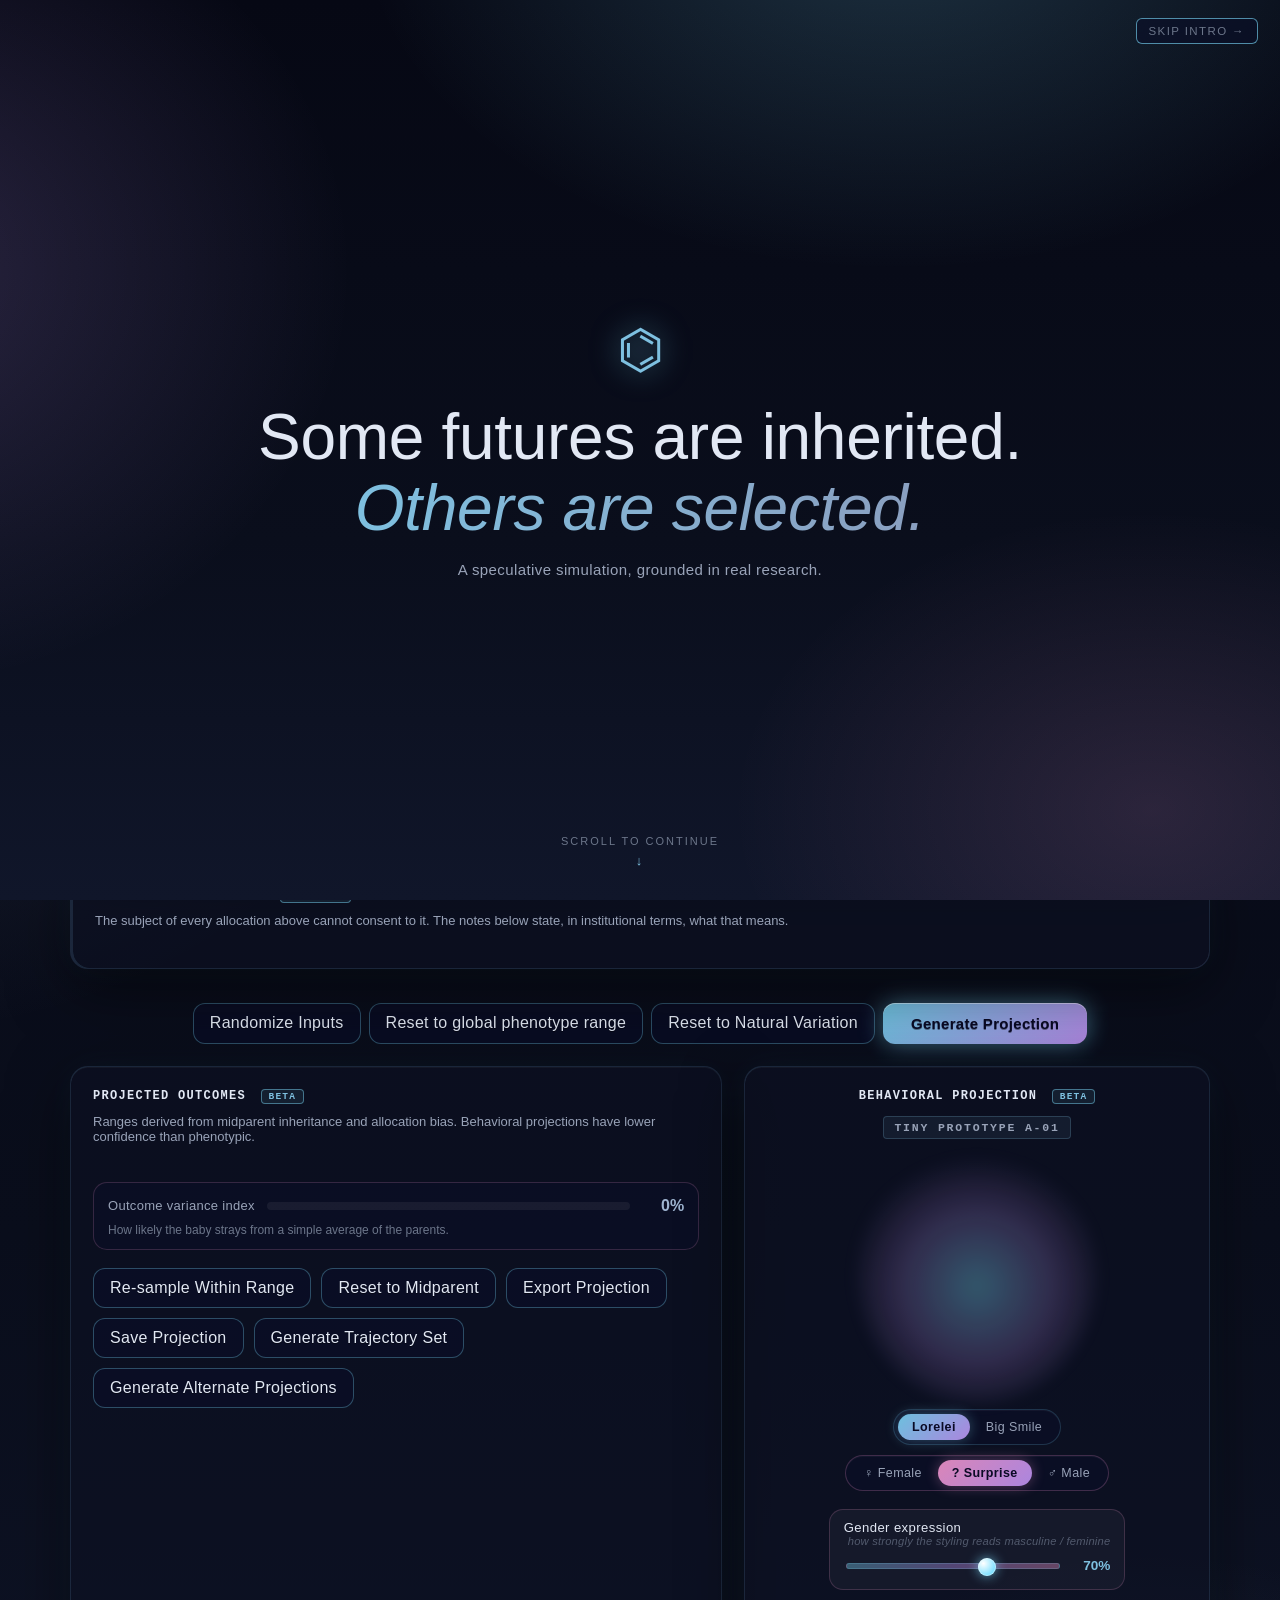
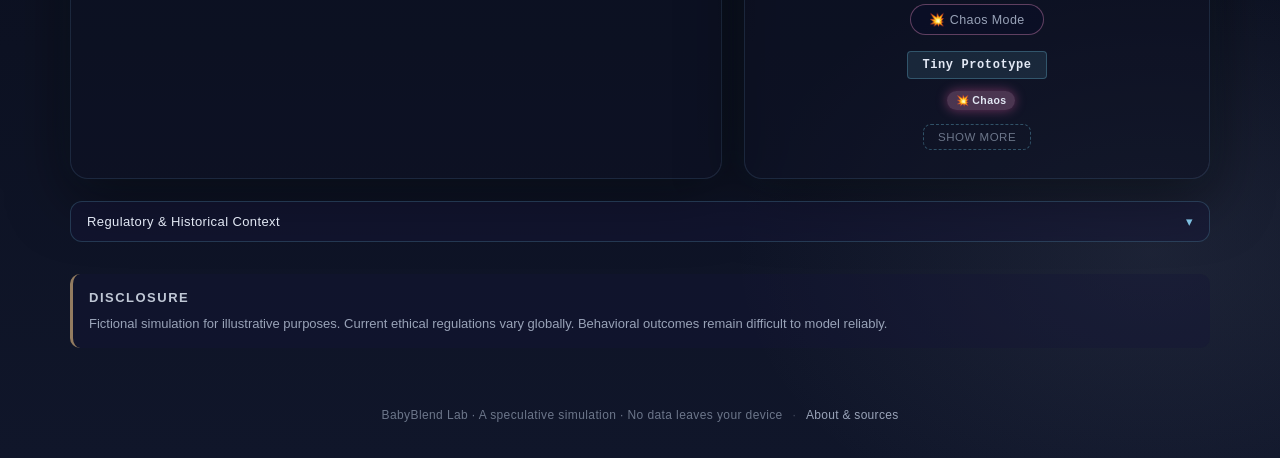
==== commit 293b58f3: "Round 18 UX Flow rev — trajectory disclosure microcopy + a11y polish - Risk/Science/Sociology MAJOR " ====
--- a/index.html
+++ b/index.html
@@ -3,7 +3,7 @@
 <head>
   <meta charset="UTF-8" />
   <meta name="viewport" content="width=device-width, initial-scale=1.0, maximum-scale=1.0, viewport-fit=cover" />
-  <title>BabyBlend Lab — A fictional genetics-inspired simulator</title>
+  <title data-i18n="app.title">BabyBlend Lab — A fictional genetics-inspired simulator</title>
   <link rel="icon" type="image/svg+xml" href="favicon.svg" />
   <link rel="stylesheet" href="style.css" />
 </head>
@@ -344,7 +344,7 @@
              whether the allocation is "less wrong". -->
         <p class="burden-disclaimer" id="burden-disclaimer" data-i18n="budget.burden.disclaimer">All allocations remove the future subject's choice equally; the weight measures how widely the loss propagates, not whether it occurs.</p>
         <div class="projection-row burden-row" id="inheritance-burden-row">
-          <span class="projection-label" data-i18n="budget.proj.burden">Inheritance Burden Index</span>
+          <span class="projection-label" data-i18n="budget.proj.burden">Identity Lock-In Index</span>
           <div class="projection-bar"><span class="projection-bar-fill" id="pressure-fill"></span></div>
           <span class="projection-value pressure-note" id="pressure-note" data-i18n="budget.proj.burden.minimal">Minimal</span>
         </div>
@@ -489,6 +489,7 @@
           </div>
           <input type="range" id="age-slider" min="0" max="80" step="1" value="17" aria-label="Age" />
           <p class="scrubber-ticker" id="scrubber-ticker"></p>
+          <p class="trajectory-disclaimer" id="trajectory-disclaimer" hidden></p>
         </section>
 
         <div class="style-toggle" role="tablist" aria-label="Avatar style">
@@ -593,6 +594,9 @@
     <!-- Societal Outcomes Brief (Adult mode, hero panel) -->
     <section class="societal-brief-panel panel adult-only" id="societal-brief-panel" hidden></section>
 
+    <!-- Regulatory Correspondence (Adult mode) — bureaucratic letter generated from allocation -->
+    <section class="regulatory-letter-panel panel adult-only" id="regulatory-letter-panel" hidden></section>
+
     <!-- Sibling Cohort (Adult mode) — variance distribution as people -->
     <section class="sibling-cohort-panel panel adult-only" id="sibling-cohort-panel" hidden></section>
 
--- a/style.css
+++ b/style.css
@@ -1094,6 +1094,21 @@
   color: var(--ink-soft);
   min-height: 2.2em;
 }
+/* R18rev (Risk + Science + Sociology MAJOR convergence): disclosure microcopy
+   beneath the trajectory ticker. Codename-deterministic life_shape selection
+   reads as destiny without an explicit disclaimer; this italic, muted line
+   reframes the milestone as one path among many. Sits flush under the ticker,
+   small and quiet so it doesn't compete with the milestone itself. Hidden by
+   default; revealed in adult mode only. */
+.aging-scrubber .trajectory-disclaimer {
+  margin: 4px 0 0;
+  font-size: 11.5px;
+  line-height: 1.45;
+  color: var(--ink-soft);
+  font-style: italic;
+  opacity: 0.78;
+}
+.aging-scrubber .trajectory-disclaimer[hidden] { display: none; }
 
 /* Reflection: italic serif ticker, warm violet glow. */
 body.mode-reflection .aging-scrubber {
@@ -3318,6 +3333,48 @@
   width: 0%;
   background: linear-gradient(90deg, rgba(126, 224, 255, 0.55), rgba(200, 155, 255, 0.55), rgba(255, 155, 210, 0.7));
   transition: width 0.35s ease;
+}
+
+/* R17 scaffold (Frontend pre-add for UX Flow): pre-allocation gate.
+   When budget=0 in Adult mode, the trait projection panel should not
+   surface default-state stats — UX Flow may swap the projection rows
+   for a soft prompt placeholder asking the user to allocate first.
+   Typography family matches .burden-disclaimer / .consent-awareness-note:
+   italic, restrained, low-contrast — reads as a held-back affordance,
+   not a competing UI element. Centered to distinguish from the left-
+   aligned projection-row rhythm above. Class is anticipatory; if UX
+   Flow chooses a different selector, this rule is dead-stripped at
+   verification time (R18). */
+/* R17rev: tighten padding/margin to match .burden-disclaimer family
+   (defer outer spacing to flex-gap on .budget-projections); bump font to
+   13.5px for clearer CTA hierarchy; switch to --ink @ 0.7 so low-vision
+   mobile users get sufficient contrast vs. the prior --ink-soft token.
+   R18rev: placeholder is the default first-render state, not a CTA — so
+   re-harmonize with the .burden-disclaimer scale (11px) and add a 2px
+   left border in the panel's cool/cyan accent to frame it as an
+   affordance slot rather than a data row. Padding-left holds at 10px to
+   align with the disclaimer's text inset. */
+.budget-projections .projection-gated-placeholder,
+.projection-gated-placeholder {
+  margin: 0;
+  padding: 4px 10px 4px 10px;
+  font-size: 11px;
+  font-style: italic;
+  line-height: 1.5;
+  text-align: center;
+  color: var(--ink);
+  opacity: 0.7;
+  letter-spacing: 0.3px;
+  border-left: 2px solid rgba(126, 224, 255, 0.22);
+}
+/* R18 verification: placeholder is a single <dt> rendered inside
+   .baby-stats (a 2-column `auto 1fr` grid). Without column-span, the
+   <dt> shrinks to the auto column and text-align: center centers within
+   that narrow track instead of the full panel. Span both columns so the
+   message reads as a centered standalone notice across the projection
+   panel — matches the .burden-disclaimer pattern in .budget-projections. */
+.baby-stats .projection-gated-placeholder {
+  grid-column: 1 / -1;
 }
 
 .budget-grid {
@@ -4615,12 +4672,17 @@
   display: block;
   align-items: stretch;
   padding: 0;
-  overflow-y: auto;
+  /* Explicit height + overflow so iOS Safari reliably treats this as
+     a scroll container. position: fixed + inset: 0 alone isn't always
+     enough; some browsers leave touch-scroll falling through to the
+     body, which reads as "scrolling doesn't work." */
+  height: 100vh;
+  max-height: 100vh;
+  overflow-y: scroll;
   scroll-behavior: smooth;
   -webkit-overflow-scrolling: touch;
-  /* No scroll-snap: tall sections (like the historical timeline) need
-     natural scrolling. Snap was catching scroll mid-section and reading
-     as "stuck." */
+  touch-action: pan-y;
+  overscroll-behavior: contain;
 }
 /* Don't run the old landing-inner fade-in animation on the new intro. */
 .landing.intro .landing-inner { animation: none; }
@@ -5281,6 +5343,29 @@
   font-weight: 500;
   text-align: center;
   color: var(--ink);
+}
+
+/* R16 scaffold (Frontend pre-add for UX Flow): mirror of .kids-arc-closing
+   for the Reflection-mode arc panel. Same size/weight/centering rhythm so
+   the closing affirmation reads as a peer of the disclaimer, but uses the
+   reflection serif (where active) and italic register for a poetic/
+   humanistic accent that fits Reflection's tonal language. Falls back to
+   --ink gracefully if no reflection-serif var is bound. */
+.reflection-arc-closing {
+  margin-top: 16px;
+  font-size: 14.5px;
+  /* R16 rev (VISUAL DIRECTOR MAJOR): 1.55 → 1.5 to mirror .kids-arc-closing
+     rhythm exactly. The two closers now share one cadence — same size, same
+     leading — so Reflection's italic register reads as a tonal variant, not
+     a structurally different element.
+     R16 rev (VISUAL DIRECTOR POLISH): font-family removed — .pause-panel
+     parent already binds var(--reflection-serif) in Reflection mode; in
+     Adult mode the closer correctly falls through to the body face. */
+  line-height: 1.5;
+  font-weight: 500;
+  text-align: center;
+  color: var(--ink);
+  font-style: italic;
 }
 
 .kids-arc-list {
@@ -5367,6 +5452,25 @@
     min-height: 44px; min-width: 44px;
     display: inline-flex; align-items: center; justify-content: center;
   }
+  /* R16 rev (MOBILE MAJOR): 14.5px italic affirmation crowds narrow viewports
+     and pushes the panel taller than it needs to be. Trim to ~13px and tuck
+     margin-top from 16 → 12 so the closer sits closer to the question
+     without losing its "centered breath" beat. Desktop sizing unchanged. */
+  .reflection-arc-closing {
+    font-size: 13px;
+    margin-top: 12px;
+  }
+  /* R16 rev (MOBILE POLISH a11y): .pause-cant-see pills used 3×10 padding +
+     12.5px text → ~24px tall, well under WCAG 2.5.5 minimum. Tap targets
+     don't need to be tappable here (read-only chips), but consistent 44px
+     hit areas keep adjacent question/closer easy to scan and avoid
+     fat-finger overlap with the question block beneath. */
+  .pause-cant-see li {
+    min-height: 44px;
+    display: inline-flex;
+    align-items: center;
+    justify-content: center;
+  }
 }
 
 /* R12 rev (MOBILE POLISH): Kids OCEAN parentheticals can be long; cap
@@ -5485,3 +5589,134 @@
 @media (prefers-reduced-motion: reduce) {
   .dna-helix-rotator { animation: none; }
 }
+
+/* ====================================================================
+ * Regulatory Letter — Adult-mode bureaucratic correspondence
+ *
+ * The narrative artifact Adult mode was missing: a fictional letter
+ * from the Global Heritable Traits Review Board, generated from the
+ * user's allocation. Letterhead, monospace body, redaction bars,
+ * subtle paper texture. The mundane authority of the layout is the
+ * point.
+ * ==================================================================== */
+.regulatory-letter-panel {
+  padding: 30px 28px 28px;
+}
+.letter-panel-head { margin-bottom: 18px; }
+.regulatory-letter-panel h2 {
+  font-size: 19px;
+  letter-spacing: 0.3px;
+  margin: 0 0 4px;
+  font-weight: 600;
+}
+
+.letter-document {
+  margin-top: 4px;
+  padding: 36px 44px 34px;
+  background:
+    repeating-linear-gradient(to bottom,
+      rgba(126, 224, 255, 0.0) 0,
+      rgba(126, 224, 255, 0.0) 26px,
+      rgba(126, 224, 255, 0.022) 27px),
+    linear-gradient(180deg, rgba(20, 20, 30, 0.65), rgba(15, 16, 28, 0.72));
+  border: 1px solid rgba(126, 224, 255, 0.18);
+  border-left: 3px solid rgba(126, 224, 255, 0.45);
+  border-radius: 4px;
+  font-family: "SF Mono", "Monaco", "Menlo", "Consolas", "Courier New", monospace;
+  position: relative;
+}
+
+/* Severity tinting on the document edge */
+.letter-document[data-letter="returned"]     { border-left-color: rgba(255, 155, 210, 0.6); }
+.letter-document[data-letter="experimental"] { border-left-color: rgba(255, 210, 138, 0.6); }
+.letter-document[data-letter="cognitive"]    { border-left-color: rgba(200, 155, 255, 0.6); }
+.letter-document[data-letter="provisional"]  { border-left-color: rgba(126, 224, 255, 0.6); }
+.letter-document[data-letter="baseline"]     { border-left-color: rgba(168, 179, 214, 0.45); }
+
+.letter-letterhead {
+  text-align: center;
+  padding-bottom: 16px;
+  margin-bottom: 24px;
+  border-bottom: 1px solid rgba(126, 224, 255, 0.20);
+}
+.letter-board {
+  font-size: 12.5px;
+  letter-spacing: 3px;
+  text-transform: uppercase;
+  font-weight: 700;
+  color: var(--ink);
+}
+.letter-office {
+  font-size: 11px;
+  letter-spacing: 1.4px;
+  color: var(--ink-soft);
+  margin-top: 4px;
+}
+.letter-ref {
+  font-size: 10.5px;
+  color: var(--ink-mute);
+  letter-spacing: 0.5px;
+  margin-top: 10px;
+}
+.letter-ref-code {
+  color: var(--ink);
+  font-variant-numeric: tabular-nums;
+  letter-spacing: 0.8px;
+}
+
+.letter-meta {
+  margin: 0 0 20px;
+  font-size: 12.5px;
+  color: var(--ink-soft);
+  line-height: 1.6;
+}
+.letter-subject {
+  display: inline-block;
+  margin-left: 6px;
+  color: var(--ink);
+  font-weight: 600;
+}
+
+.letter-body p {
+  margin: 0 0 14px;
+  font-size: 12.5px;
+  color: var(--ink);
+  line-height: 1.75;
+  letter-spacing: 0.1px;
+  white-space: pre-line;
+}
+
+.letter-redacted {
+  display: inline-block;
+  background: rgba(0, 0, 0, 0.92);
+  color: transparent;
+  user-select: none;
+  padding: 0 6px;
+  border-radius: 1px;
+  vertical-align: baseline;
+  box-shadow: 0 0 0 1px rgba(0, 0, 0, 0.4);
+}
+
+.letter-signature {
+  margin-top: 28px;
+  padding-top: 16px;
+  border-top: 1px dashed rgba(126, 224, 255, 0.18);
+}
+.letter-signature p {
+  margin: 0;
+  font-size: 12px;
+  color: var(--ink-soft);
+  line-height: 1.55;
+}
+.letter-sig-name { padding: 4px 0; }
+.letter-sig-title {
+  font-size: 10.5px;
+  color: var(--ink-mute);
+  letter-spacing: 0.3px;
+  font-style: italic;
+}
+
+@media (max-width: 640px) {
+  .letter-document { padding: 24px 22px; }
+  .letter-board { font-size: 11px; letter-spacing: 2px; }
+}
